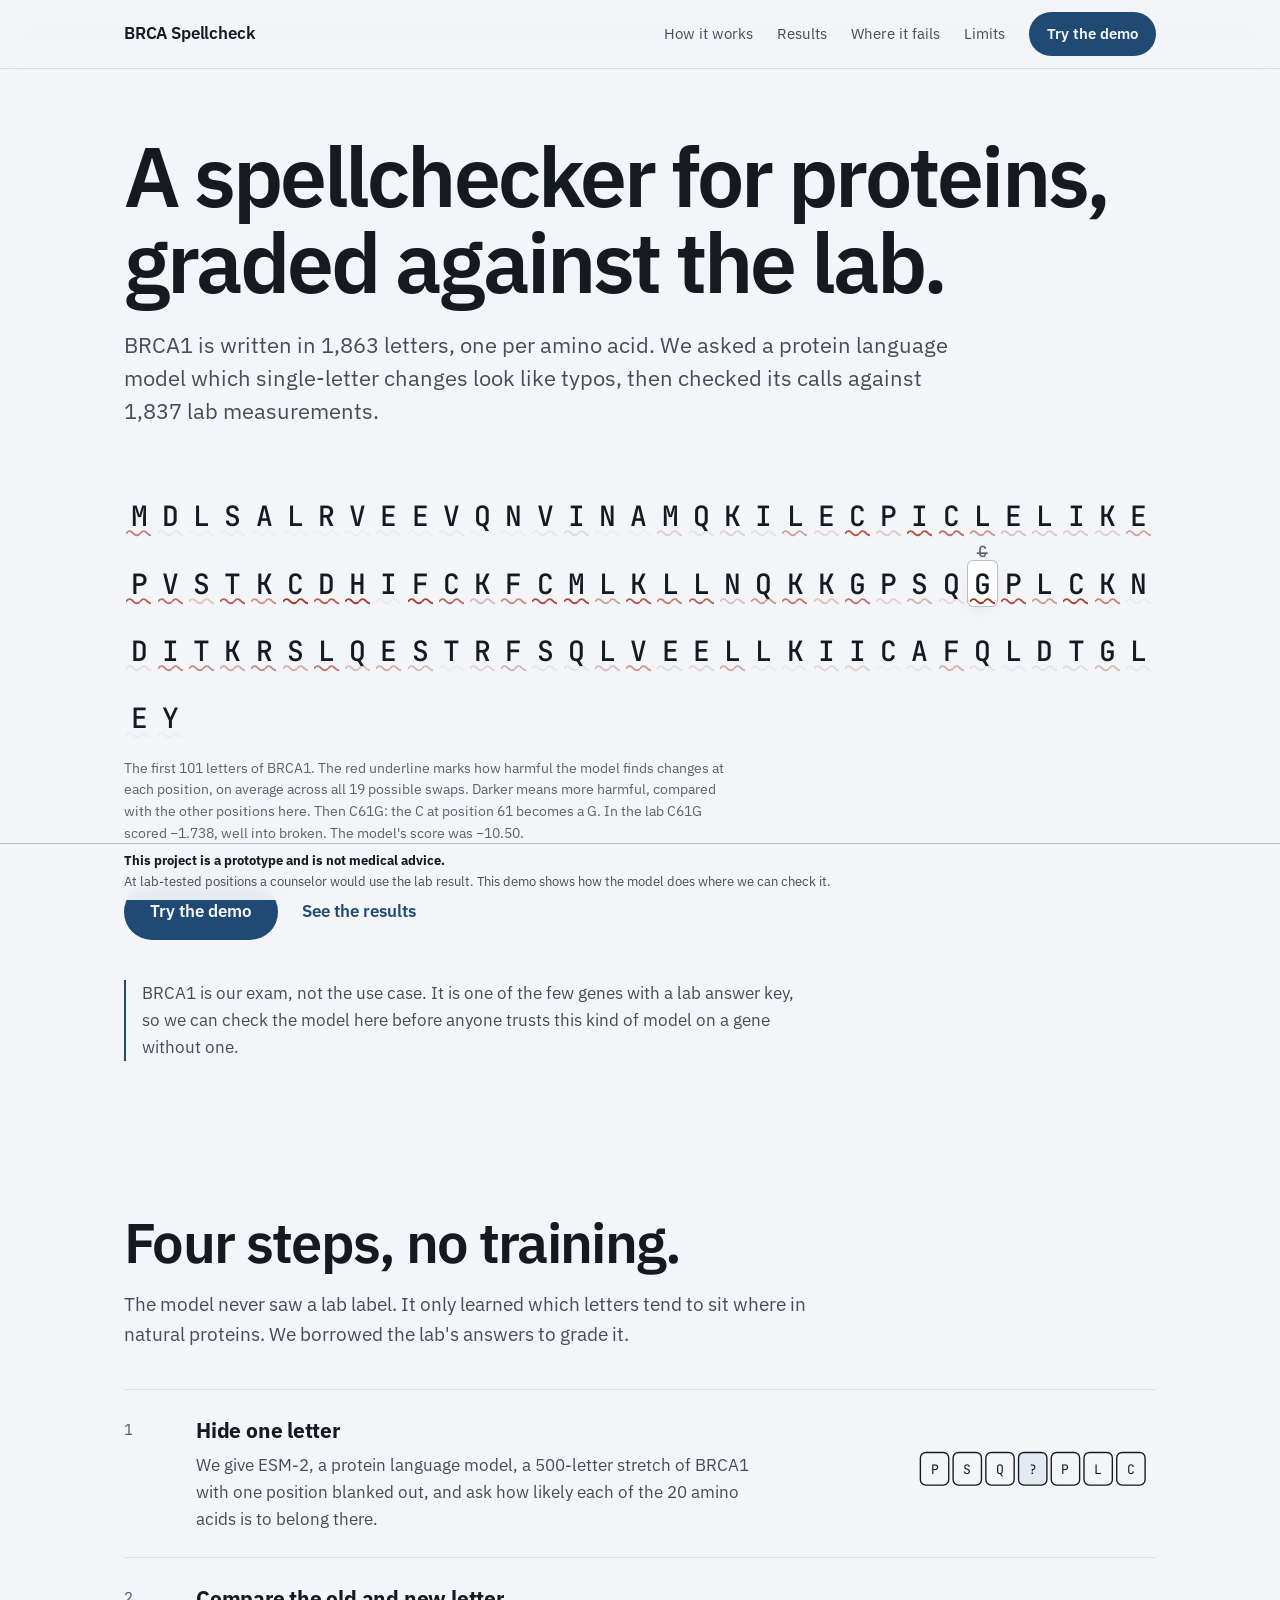
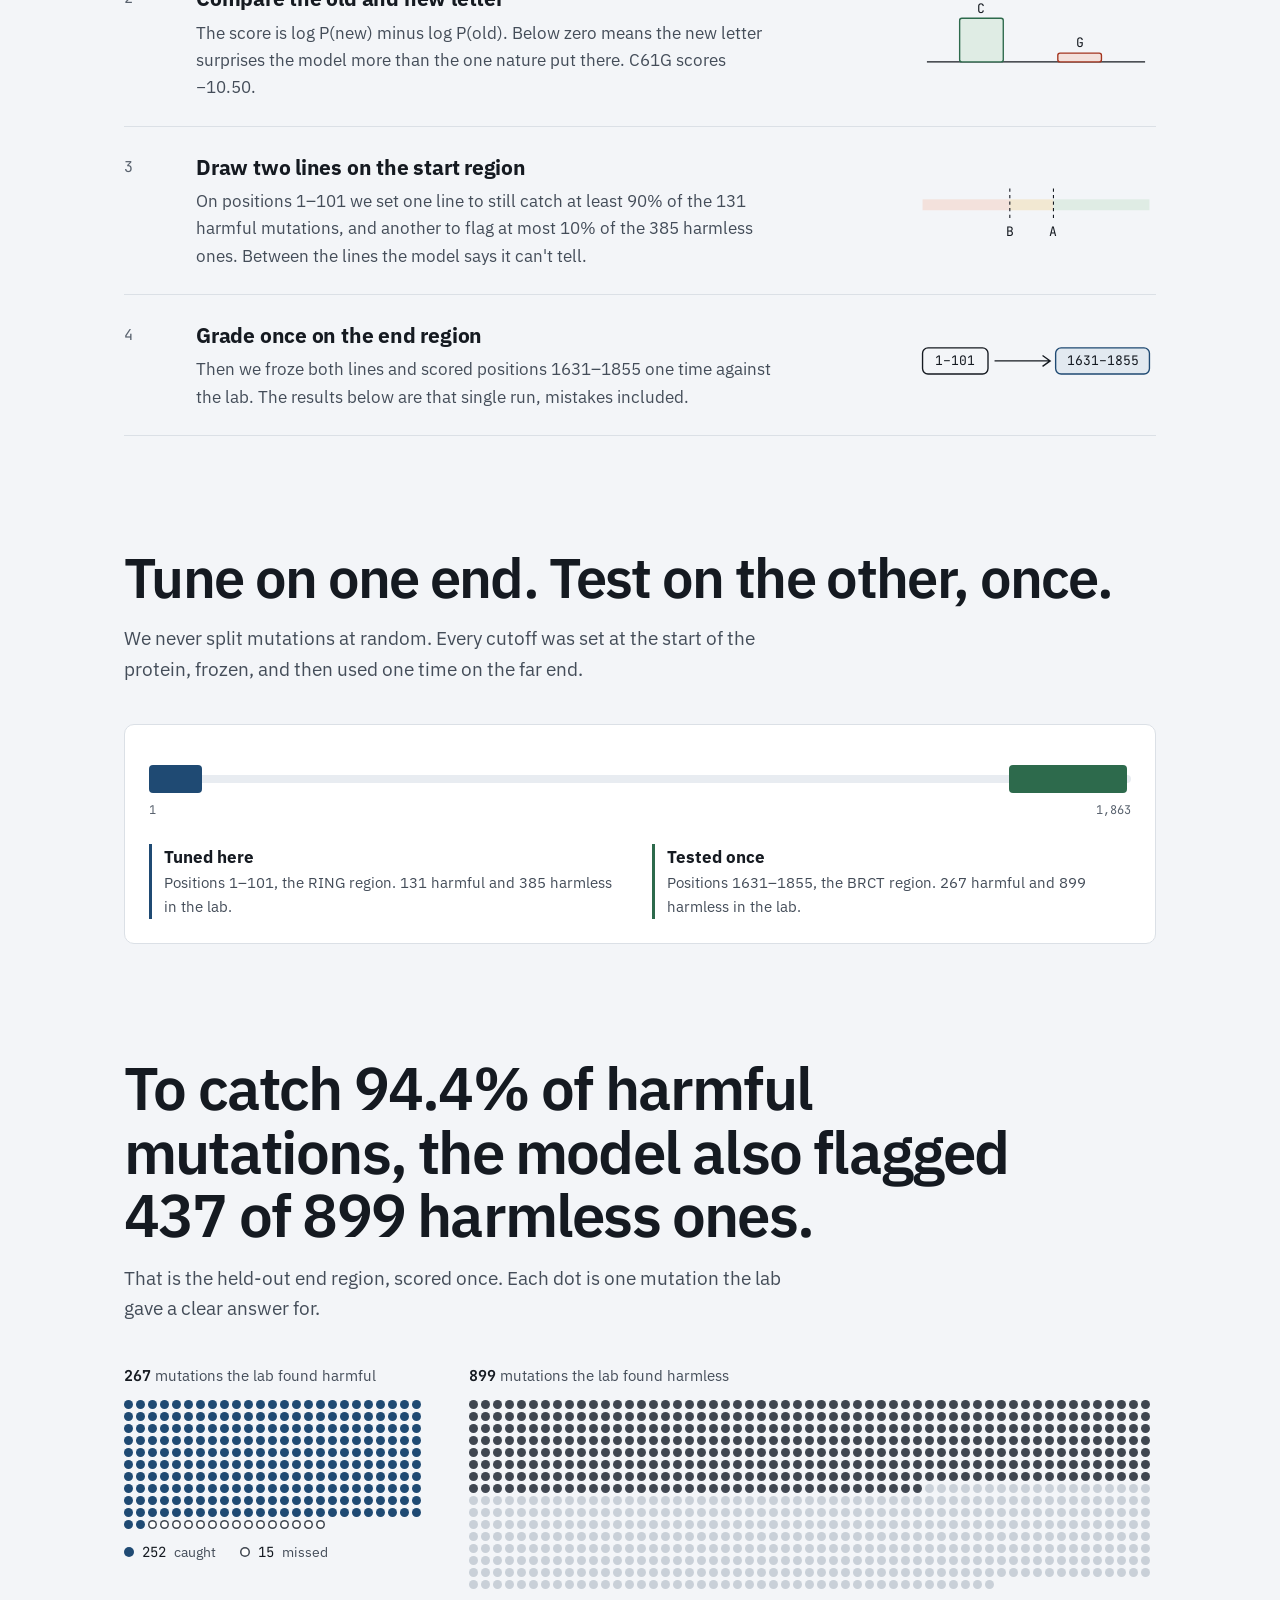
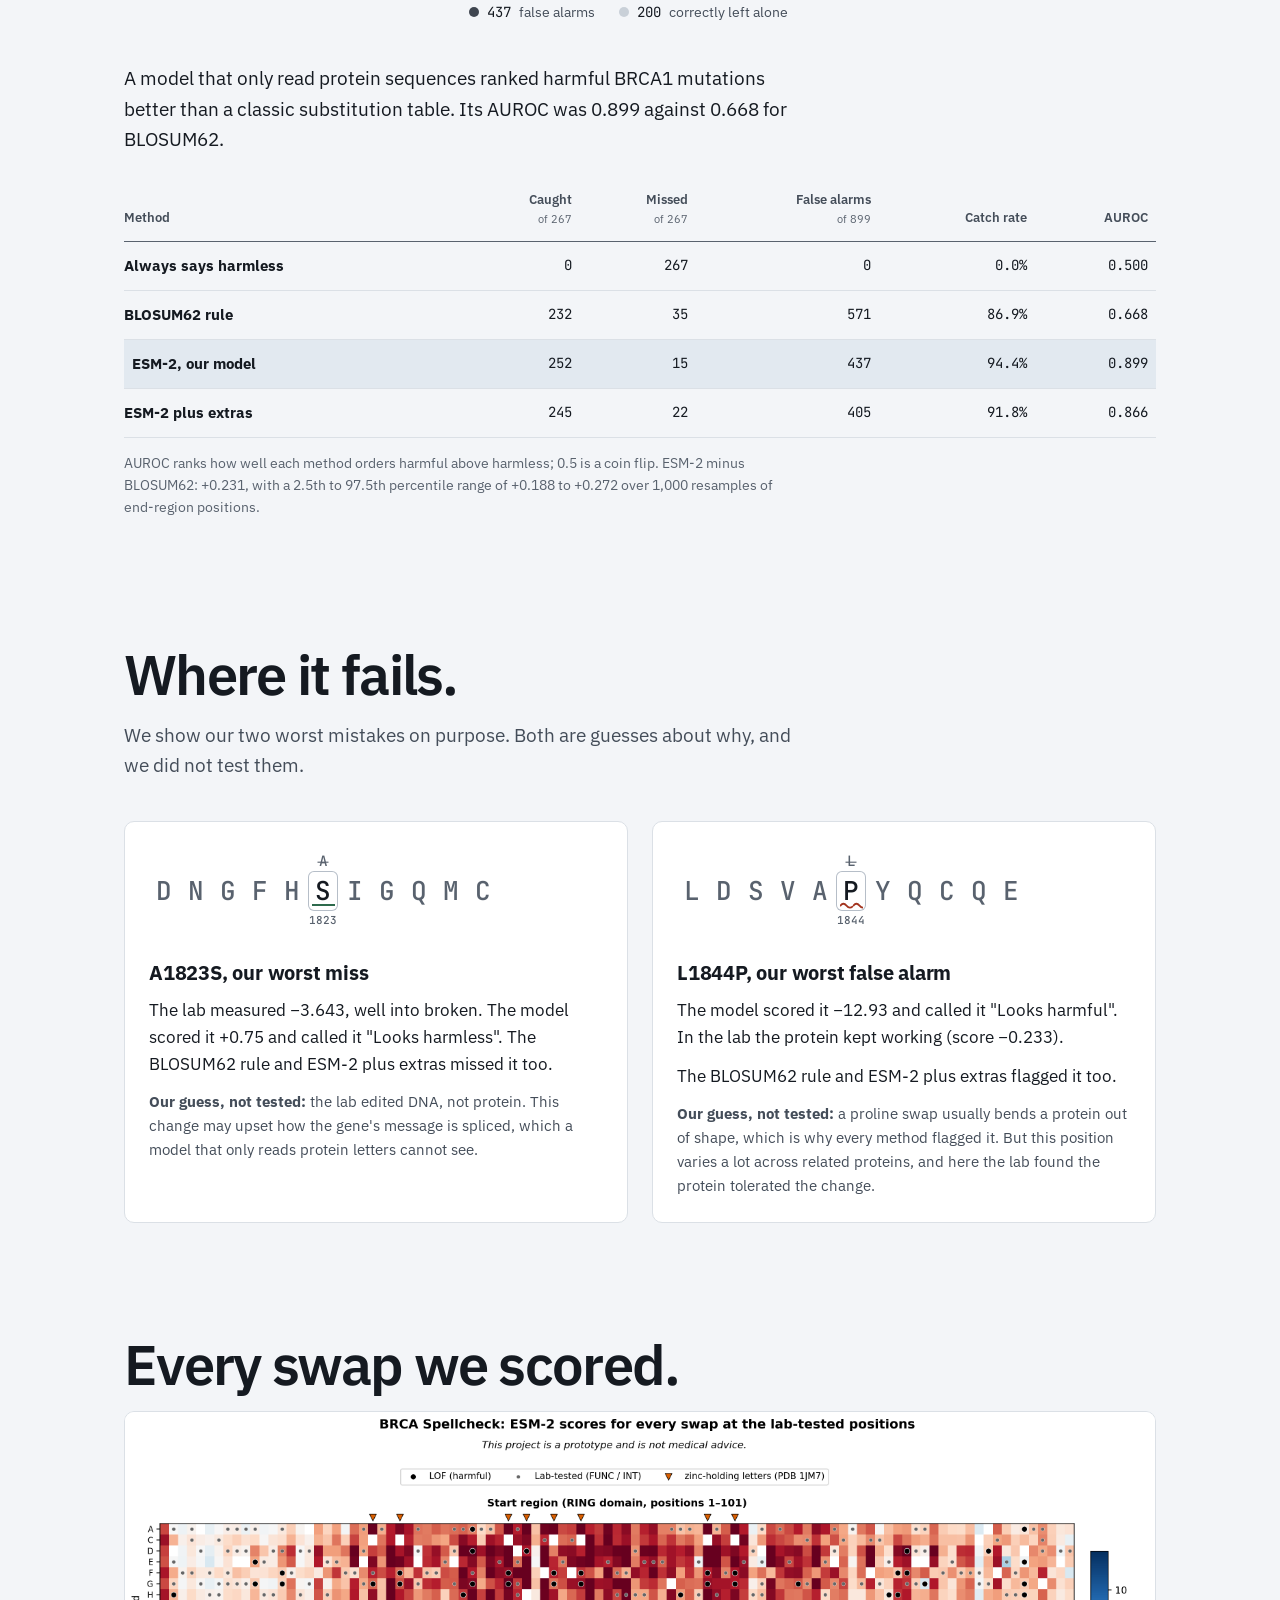
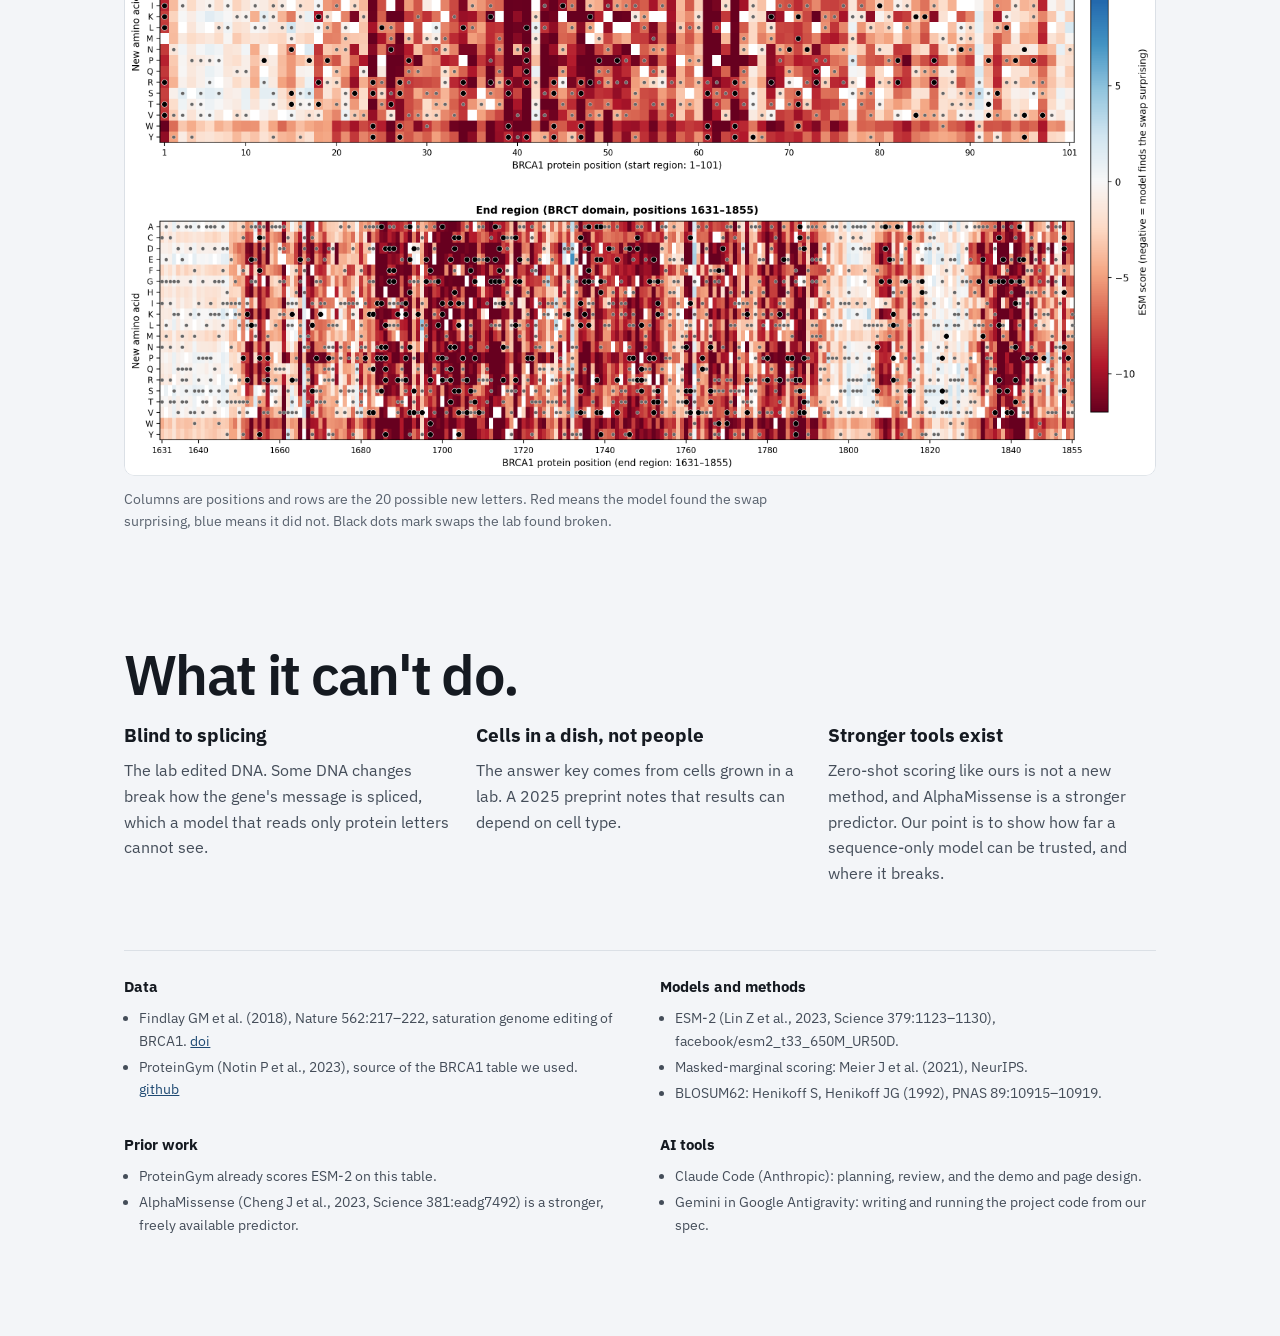
==== landing/index.html @ d5f47490 "Landing page: point demo buttons at the live Render URL Co-Authored-By: Claude Opus 5.5 <noreply@ant" ====
<!doctype html>
<html lang="en">
<head>
<meta charset="utf-8">
<meta name="viewport" content="width=device-width, initial-scale=1">
<title>BRCA Spellcheck</title>
<meta name="description" content="A prototype that checks a protein language model's calls on BRCA1 letter changes against lab measurements.">
<script>document.documentElement.classList.add("js")</script>
<link rel="preconnect" href="https://fonts.googleapis.com">
<link rel="preconnect" href="https://fonts.gstatic.com" crossorigin>
<link rel="stylesheet" href="https://fonts.googleapis.com/css2?family=IBM+Plex+Sans:wght@400;500;600&family=JetBrains+Mono:wght@400;500&display=swap">
<style>:root {
  --bg: #f3f5f8;
  --surface: #ffffff;
  --sunk: #e8ecf1;
  --ink: #151a21;
  --ink-2: #444d59;
  --ink-3: #59626e;
  --rule: #dbe0e6;
  --rule-strong: #b6bec8;
  --accent: #1f4a73;
  --accent-2: #173a5b;
  --accent-soft: #e2e9f0;
  --harmful: #a3341f;
  --harmful-soft: #f3e1dc;
  --harmless: #2d6a4c;
  --harmless-soft: #dfece4;
  --cant: #7f5c12;
  --cant-soft: #f2e8d2;
  --slate: #3f4650;
  --s1: 4px;
  --s2: 8px;
  --s3: 12px;
  --s4: 16px;
  --s5: 24px;
  --s6: 40px;
  --s7: 64px;
  --s8: 112px;
  --radius: 10px;
  --out: cubic-bezier(0.16, 1, 0.3, 1);
  --spring: cubic-bezier(0.34, 1.4, 0.5, 1);
  --sans: "IBM Plex Sans", -apple-system, "Segoe UI", Roboto, "Helvetica Neue", Arial, sans-serif;
  --mono: "JetBrains Mono", ui-monospace, "Cascadia Mono", Consolas, Menlo, monospace;
  --wave: url("data:image/svg+xml;utf8,<svg xmlns='http://www.w3.org/2000/svg' width='12' height='6' viewBox='0 0 12 6'><path d='M0 4 Q3 0 6 3.5 T12 4' fill='none' stroke='%23a3341f' stroke-width='1.6'/></svg>");
  color-scheme: light;
}

* {
  box-sizing: border-box;
}

html {
  overflow-x: clip;
  scroll-behavior: smooth;
  scroll-padding-top: 72px;
}

body {
  margin: 0;
  background: var(--bg);
  color: var(--ink);
  font-family: var(--sans);
  font-size: 17px;
  line-height: 1.6;
  -webkit-font-smoothing: antialiased;
  padding-bottom: 96px;
}

a {
  color: var(--accent);
}

a:focus-visible, .btn:focus-visible {
  outline: 2px solid var(--accent);
  outline-offset: 3px;
  border-radius: 4px;
}

.skip {
  position: absolute;
  left: -9999px;
  top: 8px;
  z-index: 100;
  background: var(--surface);
  padding: var(--s2) var(--s3);
}

.skip:focus {
  left: 8px;
}

.bar {
  position: sticky;
  top: 0;
  z-index: 40;
  background: rgba(243, 245, 248, 0.86);
  -webkit-backdrop-filter: saturate(1.4) blur(12px);
  backdrop-filter: saturate(1.4) blur(12px);
  border-bottom: 1px solid var(--rule);
}

.bar-in {
  max-width: 1080px;
  margin: 0 auto;
  padding: var(--s3) var(--s5);
  display: flex;
  align-items: center;
  gap: var(--s5);
}

.name {
  font-weight: 600;
  color: var(--ink);
  text-decoration: none;
  letter-spacing: -0.01em;
}

.bar nav {
  display: flex;
  gap: var(--s5);
  margin-left: auto;
  font-size: 15px;
}

.bar nav a {
  color: var(--ink-2);
  text-decoration: none;
  transition: color 150ms ease;
}

.bar nav a:hover {
  color: var(--ink);
}

.btn {
  display: inline-flex;
  align-items: center;
  justify-content: center;
  background: var(--accent);
  color: #f7f8fa;
  text-decoration: none;
  font-weight: 600;
  font-size: 15px;
  padding: 10px 18px;
  border-radius: 999px;
  cursor: pointer;
  transition: background-color 150ms ease, transform 150ms ease;
}

.btn:hover {
  background: var(--accent-2);
}

.btn:active {
  transform: scale(0.98);
}

main {
  max-width: 1080px;
  margin: 0 auto;
  padding: 0 var(--s5);
}

.hero {
  padding: var(--s7) 0 var(--s6);
}

.hero h1 {
  font-size: clamp(40px, 6.6vw, 84px);
  line-height: 1.02;
  letter-spacing: -0.035em;
  font-weight: 600;
  margin: 0 0 var(--s5);
  max-width: 13em;
}

.lead {
  font-size: clamp(18px, 2vw, 22px);
  line-height: 1.5;
  color: var(--ink-2);
  max-width: 38em;
  margin: 0 0 var(--s6);
}

.seq {
  display: flex;
  flex-wrap: wrap;
  gap: 0.7em 1px;
  font-family: var(--mono);
  font-size: clamp(17px, 2.5vw, 28px);
  font-weight: 500;
  line-height: 1;
  padding-top: 0.9em;
  margin: 0 0 var(--s4);
}

.lt {
  position: relative;
  display: grid;
  place-items: center;
  width: 1.08em;
  height: 1.7em;
  color: var(--ink);
}

.lt > i {
  position: absolute;
  left: 8%;
  right: 8%;
  bottom: 0.1em;
  height: 0.32em;
  background: var(--wave) repeat-x left center / 0.5em 100%;
  opacity: calc(0.04 + var(--h) * 0.96);
  transform-origin: left center;
}

.lt.hit {
  background: var(--surface);
  border-radius: 6px;
  box-shadow: inset 0 0 0 1px var(--rule-strong), 0 8px 20px -12px rgba(21, 26, 33, 0.35);
}

.lt.hit .old, .lt.hit .new, .aa.hit .old, .aa.hit .new {
  grid-area: 1 / 1;
  display: inline-block;
}

.lt.hit .old, .aa.hit .old {
  position: relative;
  color: var(--ink-3);
  transform: translateY(-1.15em) scale(0.55);
}

.lt.hit .old::after, .aa.hit .old::after {
  content: "";
  position: absolute;
  left: -10%;
  right: -10%;
  top: 52%;
  height: 0.09em;
  background: currentColor;
}

.cap {
  font-size: 14px;
  line-height: 1.55;
  color: var(--ink-3);
  max-width: 44em;
  margin: 0 0 var(--s6);
}

.hero-cta {
  display: flex;
  align-items: center;
  gap: var(--s5);
  margin-bottom: var(--s6);
}

.hero-cta .btn {
  font-size: 17px;
  padding: 14px 26px;
}

.link {
  font-weight: 600;
  text-decoration: none;
}

.link:hover {
  text-decoration: underline;
}

.exam {
  max-width: 40em;
  color: var(--ink-2);
  border-left: 2px solid var(--accent);
  padding-left: var(--s4);
  margin: 0;
}

.sec {
  padding: var(--s8) 0 0;
}

.sec h2 {
  font-size: clamp(32px, 4.4vw, 56px);
  line-height: 1.06;
  letter-spacing: -0.03em;
  font-weight: 600;
  margin: 0 0 var(--s4);
  max-width: 18em;
}

.sec h2.big {
  font-size: clamp(32px, 4.8vw, 60px);
  max-width: 16em;
}

.sub {
  font-size: 19px;
  color: var(--ink-2);
  max-width: 36em;
  margin: 0 0 var(--s6);
}

.steps {
  list-style: none;
  margin: 0;
  padding: 0;
  border-top: 1px solid var(--rule);
}

.steps li {
  display: grid;
  grid-template-columns: 48px minmax(0, 1fr) 240px;
  gap: var(--s5);
  align-items: center;
  padding: var(--s5) 0;
  border-bottom: 1px solid var(--rule);
}

.steps .n {
  font-family: var(--mono);
  font-size: 15px;
  color: var(--ink-3);
  align-self: start;
  padding-top: 4px;
}

.steps h3 {
  font-size: 21px;
  letter-spacing: -0.01em;
  margin: 0 0 var(--s1);
}

.steps p {
  margin: 0;
  color: var(--ink-2);
  max-width: 34em;
}

.dia svg {
  width: 100%;
  height: auto;
  color: var(--ink);
  font-family: var(--mono);
  font-size: 12px;
  overflow: visible;
}

.dia text {
  fill: currentColor;
}

.pmap {
  margin: 0;
  background: var(--surface);
  border: 1px solid var(--rule);
  border-radius: var(--radius);
  padding: var(--s6) var(--s5) var(--s5);
}

.rail {
  position: relative;
  height: 28px;
}

.rail i {
  position: absolute;
  top: 0;
  bottom: 0;
  border-radius: 4px;
}

.rail .body {
  left: 0;
  right: 0;
  top: 10px;
  bottom: 10px;
  background: var(--sunk);
  transform-origin: left center;
}

.rail .reg {
  min-width: 6px;
  transform-origin: left center;
}

.rail .tune {
  background: var(--accent);
}

.rail .test {
  background: var(--harmless);
}

.ticks {
  display: flex;
  justify-content: space-between;
  font-family: var(--mono);
  font-size: 12px;
  color: var(--ink-3);
  margin-top: var(--s2);
}

.tags {
  display: grid;
  grid-template-columns: 1fr 1fr;
  gap: var(--s5);
  margin-top: var(--s5);
}

.tag {
  font-size: 15px;
  color: var(--ink-2);
  padding-left: var(--s3);
  border-left: 3px solid var(--accent);
}

.tag.test {
  border-left-color: var(--harmless);
}

.tag b {
  display: block;
  color: var(--ink);
  font-size: 17px;
}

.fields {
  display: grid;
  grid-template-columns: minmax(0, 267fr) minmax(0, 600fr);
  gap: var(--s6);
  margin-bottom: var(--s6);
}

.field {
  margin: 0;
}

.field figcaption {
  font-size: 15px;
  color: var(--ink-2);
  margin-bottom: var(--s3);
}

.field figcaption b {
  font-family: var(--mono);
  color: var(--ink);
}

.dots {
  display: grid;
  grid-template-columns: repeat(auto-fill, 9px);
  gap: 3px;
}

.dots i {
  width: 9px;
  height: 9px;
  border-radius: 50%;
}

.d-caught, .sw.d-caught {
  background: var(--accent);
}

.d-missed, .sw.d-missed {
  background: var(--surface);
  box-shadow: inset 0 0 0 1.5px var(--slate);
}

.d-alarm, .sw.d-alarm {
  background: var(--slate);
}

.d-cleared, .sw.d-cleared {
  background: #c9d0d8;
}

.key {
  list-style: none;
  display: flex;
  flex-wrap: wrap;
  gap: var(--s2) var(--s5);
  padding: 0;
  margin: var(--s3) 0 0;
  font-size: 14px;
  color: var(--ink-2);
}

.key li {
  display: flex;
  align-items: center;
  gap: var(--s2);
}

.sw {
  display: inline-block;
  width: 10px;
  height: 10px;
  border-radius: 50%;
}

.lead2 {
  font-size: 19px;
  max-width: 36em;
  margin: 0 0 var(--s5);
}

.tw {
  overflow-x: auto;
}

.arms {
  width: 100%;
  border-collapse: collapse;
  font-size: 15px;
}

.arms th, .arms td {
  padding: var(--s3) var(--s2);
  border-bottom: 1px solid var(--rule);
  text-align: right;
  font-variant-numeric: tabular-nums;
}

.arms td {
  font-family: var(--mono);
  font-size: 14px;
}

.arms th:first-child {
  text-align: left;
  padding-left: 0;
}

.arms thead th {
  font-size: 13px;
  font-weight: 600;
  color: var(--ink-2);
  border-bottom: 1px solid var(--ink-3);
  vertical-align: bottom;
}

.arms small {
  display: block;
  font-weight: 400;
  color: var(--ink-3);
}

.arms tr.ours th, .arms tr.ours td {
  background: var(--accent-soft);
}

.arms tr.ours th {
  padding-left: var(--s2);
}

.fine {
  font-size: 14px;
  color: var(--ink-3);
  max-width: 48em;
}

.cases {
  display: grid;
  grid-template-columns: 1fr 1fr;
  gap: var(--s5);
}

.case {
  background: var(--surface);
  border: 1px solid var(--rule);
  border-radius: var(--radius);
  padding: var(--s5);
}

.case h3 {
  font-size: 20px;
  letter-spacing: -0.01em;
  margin: var(--s4) 0 var(--s2);
}

.case p {
  margin: 0 0 var(--s3);
  color: var(--ink);
}

.case .guess {
  color: var(--ink-2);
  font-size: 15px;
  margin: 0;
}

.strip {
  display: flex;
  gap: 2px;
  padding: 0.95em 0 1.15em;
  font-family: var(--mono);
  font-size: clamp(18px, 2.6vw, 26px);
  font-weight: 500;
  line-height: 1;
}

.aa {
  position: relative;
  display: grid;
  place-items: center;
  width: 1.15em;
  height: 1.55em;
  color: var(--ink-3);
}

.aa.hit {
  color: var(--ink);
  border-radius: 6px;
  box-shadow: inset 0 0 0 1px var(--rule-strong);
}

.aa.hit > i {
  position: absolute;
  left: 12%;
  right: 12%;
  bottom: 0.08em;
  height: 0.3em;
  transform-origin: left center;
}

.k-harmful > i {
  background: var(--wave) repeat-x left center / 0.5em 100%;
}

.k-harmless > i {
  height: 2px !important;
  bottom: 0.18em !important;
  background: var(--harmless);
}

.pos {
  position: absolute;
  top: 100%;
  margin-top: 4px;
  font-size: 11px;
  color: var(--ink-3);
}

.heat {
  margin: 0;
}

.heat img {
  display: block;
  width: 100%;
  height: auto;
  border-radius: var(--radius);
  border: 1px solid var(--rule);
  background: var(--surface);
}

.heat figcaption {
  font-size: 14px;
  color: var(--ink-3);
  margin-top: var(--s3);
  max-width: 48em;
}

.limits {
  list-style: none;
  padding: 0;
  margin: 0 0 var(--s7);
  display: grid;
  grid-template-columns: repeat(3, minmax(0, 1fr));
  gap: var(--s5);
}

.limits h3 {
  font-size: 19px;
  margin: 0 0 var(--s2);
}

.limits p {
  margin: 0;
  color: var(--ink-2);
  font-size: 16px;
}

.credits {
  display: grid;
  grid-template-columns: repeat(2, minmax(0, 1fr));
  gap: var(--s5) var(--s6);
  padding-top: var(--s5);
  border-top: 1px solid var(--rule);
  font-size: 14px;
  color: var(--ink-2);
}

.credits h3 {
  font-size: 15px;
  margin: 0 0 var(--s2);
  color: var(--ink);
}

.credits ul {
  margin: 0;
  padding-left: 1.1em;
}

.credits li {
  margin-bottom: var(--s1);
}

.notes {
  position: fixed;
  left: 0;
  right: 0;
  bottom: 0;
  z-index: 40;
  background: rgba(243, 245, 248, 0.94);
  -webkit-backdrop-filter: blur(10px);
  backdrop-filter: blur(10px);
  border-top: 1px solid var(--rule-strong);
}

.notes-in {
  max-width: 1080px;
  margin: 0 auto;
  padding: var(--s2) var(--s5);
  display: flex;
  flex-wrap: wrap;
  gap: 2px var(--s4);
  font-size: 13px;
  line-height: 1.45;
  color: var(--ink-2);
}

.notes-in b {
  color: var(--ink);
}

@media (max-width: 860px) {
  .bar nav {
    display: none;
  }
  .bar .btn {
    margin-left: auto;
  }
  .steps li {
    grid-template-columns: 32px minmax(0, 1fr);
  }
  .steps .dia {
    grid-column: 2;
    max-width: 260px;
  }
  .fields, .cases, .tags, .limits, .credits {
    grid-template-columns: minmax(0, 1fr);
  }
}

@media (max-width: 520px) {
  body {
    font-size: 16px;
    padding-bottom: 120px;
  }
  main, .bar-in, .notes-in {
    padding-left: var(--s4);
    padding-right: var(--s4);
  }
  .hero {
    padding-top: var(--s7);
  }
  .sec {
    padding-top: var(--s7);
  }
  .sub, .lead2 {
    font-size: 17px;
  }
  .hero-cta {
    flex-wrap: wrap;
  }
  .arms {
    font-size: 13px;
  }
  .arms td {
    font-size: 12.5px;
  }
  .arms th, .arms td {
    padding: var(--s2) 3px;
  }
  .notes-in {
    font-size: 12px;
  }
}

@media (prefers-reduced-motion: no-preference) {
  html.js .lt {
    animation: lt-in 500ms var(--out) both;
    animation-delay: calc(var(--i) * 9ms + 120ms);
  }

  html.js .lt > i {
    animation: draw-x 420ms var(--out) both;
    animation-delay: calc(var(--i) * 11ms + 1000ms);
  }

  html.js .lt.hit {
    animation: lt-in 500ms var(--out) both, lift 600ms var(--out) 2250ms both;
    animation-delay: calc(var(--i) * 9ms + 120ms), 2250ms;
  }

  html.js .lt.hit .old {
    animation: old-out 560ms var(--out) 2500ms both;
  }

  html.js .lt.hit .old::after {
    animation: draw-x 240ms var(--out) 2350ms both;
  }

  html.js .lt.hit .new {
    animation: new-in 600ms var(--spring) 2750ms both;
  }

  html.js .hero .cap, html.js .hero-cta, html.js .hero .exam {
    animation: fade 700ms var(--out) both;
  }

  html.js .hero .cap { animation-delay: 2900ms; }
  html.js .hero-cta { animation-delay: 1500ms; }
  html.js .hero .exam { animation-delay: 1700ms; }

  html.js [data-anim] .pc {
    opacity: 0;
    transform: translateY(8px);
    transform-box: fill-box;
    transform-origin: center;
  }

  html.js [data-anim] .pc.grow {
    transform: scaleY(0);
    transform-origin: center bottom;
  }

  html.js [data-anim] .pc.wipe {
    transform: scaleX(0);
    transform-origin: left center;
  }

  html.js [data-anim] .pc.drop {
    transform: translateY(-12px);
  }

  html.js [data-anim].in .pc {
    opacity: 1;
    transform: none;
    transition: opacity 500ms var(--out), transform 700ms var(--spring);
    transition-delay: calc(var(--j) * 90ms + 150ms);
  }

  html.js .pmap .body, html.js .pmap .reg {
    transform: scaleX(0);
  }

  html.js .pmap.in .body {
    transform: none;
    transition: transform 1000ms var(--out) 100ms;
  }

  html.js .pmap.in .reg.tune {
    transform: none;
    transition: transform 500ms var(--out) 700ms;
  }

  html.js .pmap.in .reg.test {
    transform: none;
    transition: transform 800ms var(--out) 1000ms;
  }

  html.js .pmap .tag {
    opacity: 0;
  }

  html.js .pmap.in .tag {
    opacity: 1;
    transition: opacity 600ms var(--out) 1300ms;
  }

  html.js .dots i {
    opacity: 0;
    transform: scale(0.4);
  }

  html.js .dots.in i {
    opacity: 1;
    transform: none;
    transition: opacity 300ms var(--out), transform 400ms var(--spring);
    transition-delay: calc(var(--i) * 1.6ms);
  }

  html.js .strip .hit .old {
    transform: none;
    color: var(--ink);
  }

  html.js .strip .hit .old::after {
    transform: scaleX(0);
    transform-origin: left center;
  }

  html.js .strip .hit .new {
    opacity: 0;
    transform: translateY(0.6em);
  }

  html.js .strip .hit > i {
    transform: scaleX(0);
  }

  html.js .strip.in .hit .old::after {
    transform: none;
    transition: transform 240ms var(--out) 300ms;
  }

  html.js .strip.in .hit .old {
    transform: translateY(-1.15em) scale(0.55);
    color: var(--ink-3);
    transition: transform 560ms var(--out) 500ms, color 560ms var(--out) 500ms;
  }

  html.js .strip.in .hit .new {
    opacity: 1;
    transform: none;
    transition: opacity 400ms var(--out) 750ms, transform 600ms var(--spring) 750ms;
  }

  html.js .strip.in .hit > i {
    transform: none;
    transition: transform 500ms var(--out) 1150ms;
  }

  html.js .heat img {
    clip-path: inset(0 100% 0 0 round 10px);
  }

  html.js .heat.in img {
    clip-path: inset(0 0 0 0 round 10px);
    transition: clip-path 1200ms var(--out) 100ms;
  }
}

@keyframes lt-in {
  from { opacity: 0; transform: translateY(0.4em); }
  to { opacity: 1; transform: none; }
}

@keyframes draw-x {
  from { transform: scaleX(0); }
  to { transform: scaleX(1); }
}

@keyframes lift {
  from { box-shadow: inset 0 0 0 1px transparent; background: transparent; }
  to { box-shadow: inset 0 0 0 1px var(--rule-strong), 0 8px 20px -12px rgba(21, 26, 33, 0.35); background: var(--surface); }
}

@keyframes old-out {
  from { transform: none; color: var(--ink); }
  to { transform: translateY(-1.15em) scale(0.55); color: var(--ink-3); }
}

@keyframes new-in {
  from { opacity: 0; transform: translateY(0.6em) scale(0.9); }
  to { opacity: 1; transform: none; }
}

@keyframes fade {
  from { opacity: 0; }
  to { opacity: 1; }
}

.lt::before {
  content: attr(data-tip);
  position: absolute;
  bottom: calc(100% + 10px);
  left: 50%;
  width: max-content;
  max-width: 240px;
  padding: 8px 10px;
  font-family: var(--sans);
  font-size: 13px;
  font-weight: 400;
  line-height: 1.4;
  color: #f3f5f8;
  background: var(--ink);
  border-radius: 8px;
  white-space: normal;
  pointer-events: none;
  display: none;
  transform: translate(-50%, 0);
  z-index: 5;
}

.lt:hover::before {
  display: block;
  animation: tip 150ms ease both;
}

@keyframes tip {
  from { opacity: 0; translate: 0 4px; }
  to { opacity: 1; translate: 0 0; }
}

.lt:hover {
  color: var(--accent);
}

.lt:hover > i {
  opacity: 1;
}

.lt.hit::after {
  content: "";
  position: absolute;
  inset: 0;
  border-radius: 8px;
  border: 1.5px solid var(--accent);
  opacity: 0;
  pointer-events: none;
}

.tick {
  font-family: var(--mono);
  font-variant-numeric: tabular-nums;
  color: var(--ink);
}

@media (hover: none) {
  .lt::before {
    display: none;
  }
}

@media (prefers-reduced-motion: no-preference) {
  html.js .lt {
    animation: lt-in 500ms var(--out) both, bob 760ms var(--out) both;
    animation-delay: calc(var(--i) * 9ms + 120ms), var(--rd, 2900ms);
  }

  html.js .lt.hit {
    animation: lt-in 500ms var(--out) both, lift 600ms var(--out) both;
    animation-delay: calc(var(--i) * 9ms + 120ms), 2250ms;
  }

  html.js .lt.hit::after {
    animation: ring 1100ms var(--out) 2850ms backwards;
  }
}

@keyframes bob {
  0% { translate: 0 0; }
  35% { translate: 0 -0.22em; }
  100% { translate: 0 0; }
}

@keyframes ring {
  0% { opacity: 0.7; transform: scale(1); }
  100% { opacity: 0; transform: scale(5.5); }
}
</style>
</head>
<body>
<a class="skip" href="#main">Skip to content</a>
<header class="bar">
  <div class="bar-in">
    <a class="name" href="#top">BRCA Spellcheck</a>
    <nav aria-label="Sections">
      <a href="#how">How it works</a>
      <a href="#results">Results</a>
      <a href="#fails">Where it fails</a>
      <a href="#limits">Limits</a>
    </nav>
    <a class="btn" href="https://brca-spellcheck.onrender.com">Try the demo</a>
  </div>
</header>
<main id="main">
<section class="hero" id="top">
  <h1>A spellchecker for proteins, graded against the lab.</h1>
  <p class="lead">BRCA1 is written in 1,863 letters, one per amino acid. We asked a protein language model which single-letter changes look like typos, then checked its calls against 1,837 lab measurements.</p>
  <div class="seq" role="img" aria-label="BRCA1 positions 1 to 101: MDLSALRVEEVQNVINAMQKILECPICLELIKEPVSTKCDHIFCKFCMLKLLNQKKGPSQCPLCKNDITKRSLQESTRFSQLVEELLKIICAFQLDTGLEY. The cysteine at position 61 is replaced by glycine."><span class="lt" style="--i:0;--h:0.579" data-tip="Position 1 (M). Changes here look more harmful than at 78% of these positions.">M<i></i></span><span class="lt" style="--i:1;--h:0.036" data-tip="Position 2 (D). Changes here look more harmful than at 22% of these positions.">D<i></i></span><span class="lt" style="--i:2;--h:0.000" data-tip="Position 3 (L). Changes here look more harmful than at 2% of these positions.">L<i></i></span><span class="lt" style="--i:3;--h:0.013" data-tip="Position 4 (S). Changes here look more harmful than at 14% of these positions.">S<i></i></span><span class="lt" style="--i:4;--h:0.000" data-tip="Position 5 (A). Changes here look more harmful than at 3% of these positions.">A<i></i></span><span class="lt" style="--i:5;--h:0.000" data-tip="Position 6 (L). Changes here look more harmful than at 1% of these positions.">L<i></i></span><span class="lt" style="--i:6;--h:0.001" data-tip="Position 7 (R). Changes here look more harmful than at 5% of these positions.">R<i></i></span><span class="lt" style="--i:7;--h:0.008" data-tip="Position 8 (V). Changes here look more harmful than at 11% of these positions.">V<i></i></span><span class="lt" style="--i:8;--h:0.018" data-tip="Position 9 (E). Changes here look more harmful than at 16% of these positions.">E<i></i></span><span class="lt" style="--i:9;--h:0.003" data-tip="Position 10 (E). Changes here look more harmful than at 7% of these positions.">E<i></i></span><span class="lt" style="--i:10;--h:0.029" data-tip="Position 11 (V). Changes here look more harmful than at 20% of these positions.">V<i></i></span><span class="lt" style="--i:11;--h:0.001" data-tip="Position 12 (Q). Changes here look more harmful than at 4% of these positions.">Q<i></i></span><span class="lt" style="--i:12;--h:0.006" data-tip="Position 13 (N). Changes here look more harmful than at 10% of these positions.">N<i></i></span><span class="lt" style="--i:13;--h:0.043" data-tip="Position 14 (V). Changes here look more harmful than at 24% of these positions.">V<i></i></span><span class="lt" style="--i:14;--h:0.106" data-tip="Position 15 (I). Changes here look more harmful than at 36% of these positions.">I<i></i></span><span class="lt" style="--i:15;--h:0.009" data-tip="Position 16 (N). Changes here look more harmful than at 12% of these positions.">N<i></i></span><span class="lt" style="--i:16;--h:0.002" data-tip="Position 17 (A). Changes here look more harmful than at 6% of these positions.">A<i></i></span><span class="lt" style="--i:17;--h:0.173" data-tip="Position 18 (M). Changes here look more harmful than at 45% of these positions.">M<i></i></span><span class="lt" style="--i:18;--h:0.071" data-tip="Position 19 (Q). Changes here look more harmful than at 30% of these positions.">Q<i></i></span><span class="lt" style="--i:19;--h:0.164" data-tip="Position 20 (K). Changes here look more harmful than at 44% of these positions.">K<i></i></span><span class="lt" style="--i:20;--h:0.066" data-tip="Position 21 (I). Changes here look more harmful than at 29% of these positions.">I<i></i></span><span class="lt" style="--i:21;--h:0.401" data-tip="Position 22 (L). Changes here look more harmful than at 66% of these positions.">L<i></i></span><span class="lt" style="--i:22;--h:0.112" data-tip="Position 23 (E). Changes here look more harmful than at 37% of these positions.">E<i></i></span><span class="lt" style="--i:23;--h:0.813" data-tip="Position 24 (C). Changes here look more harmful than at 91% of these positions.">C<i></i></span><span class="lt" style="--i:24;--h:0.199" data-tip="Position 25 (P). Changes here look more harmful than at 48% of these positions.">P<i></i></span><span class="lt" style="--i:25;--h:0.832" data-tip="Position 26 (I). Changes here look more harmful than at 92% of these positions.">I<i></i></span><span class="lt" style="--i:26;--h:0.681" data-tip="Position 27 (C). Changes here look more harmful than at 84% of these positions.">C<i></i></span><span class="lt" style="--i:27;--h:0.471" data-tip="Position 28 (L). Changes here look more harmful than at 71% of these positions.">L<i></i></span><span class="lt" style="--i:28;--h:0.237" data-tip="Position 29 (E). Changes here look more harmful than at 52% of these positions.">E<i></i></span><span class="lt" style="--i:29;--h:0.190" data-tip="Position 30 (L). Changes here look more harmful than at 47% of these positions.">L<i></i></span><span class="lt" style="--i:30;--h:0.181" data-tip="Position 31 (I). Changes here look more harmful than at 46% of these positions.">I<i></i></span><span class="lt" style="--i:31;--h:0.156" data-tip="Position 32 (K). Changes here look more harmful than at 43% of these positions.">K<i></i></span><span class="lt" style="--i:32;--h:0.388" data-tip="Position 33 (E). Changes here look more harmful than at 65% of these positions.">E<i></i></span><span class="lt" style="--i:33;--h:0.736" data-tip="Position 34 (P). Changes here look more harmful than at 87% of these positions.">P<i></i></span><span class="lt" style="--i:34;--h:0.664" data-tip="Position 35 (V). Changes here look more harmful than at 83% of these positions.">V<i></i></span><span class="lt" style="--i:35;--h:0.208" data-tip="Position 36 (S). Changes here look more harmful than at 49% of these positions.">S<i></i></span><span class="lt" style="--i:36;--h:0.774" data-tip="Position 37 (T). Changes here look more harmful than at 89% of these positions.">T<i></i></span><span class="lt" style="--i:37;--h:0.485" data-tip="Position 38 (K). Changes here look more harmful than at 72% of these positions.">K<i></i></span><span class="lt" style="--i:38;--h:0.978" data-tip="Position 39 (C). Changes here look more harmful than at 99% of these positions.">C<i></i></span><span class="lt" style="--i:39;--h:0.755" data-tip="Position 40 (D). Changes here look more harmful than at 88% of these positions.">D<i></i></span><span class="lt" style="--i:40;--h:0.957" data-tip="Position 41 (H). Changes here look more harmful than at 98% of these positions.">H<i></i></span><span class="lt" style="--i:41;--h:0.015" data-tip="Position 42 (I). Changes here look more harmful than at 15% of these positions.">I<i></i></span><span class="lt" style="--i:42;--h:0.935" data-tip="Position 43 (F). Changes here look more harmful than at 97% of these positions.">F<i></i></span><span class="lt" style="--i:43;--h:0.699" data-tip="Position 44 (C). Changes here look more harmful than at 85% of these positions.">C<i></i></span><span class="lt" style="--i:44;--h:0.268" data-tip="Position 45 (K). Changes here look more harmful than at 55% of these positions.">K<i></i></span><span class="lt" style="--i:45;--h:0.531" data-tip="Position 46 (F). Changes here look more harmful than at 75% of these positions.">F<i></i></span><span class="lt" style="--i:46;--h:0.873" data-tip="Position 47 (C). Changes here look more harmful than at 94% of these positions.">C<i></i></span><span class="lt" style="--i:47;--h:0.893" data-tip="Position 48 (M). Changes here look more harmful than at 95% of these positions.">M<i></i></span><span class="lt" style="--i:48;--h:0.414" data-tip="Position 49 (L). Changes here look more harmful than at 67% of these positions.">L<i></i></span><span class="lt" style="--i:49;--h:0.793" data-tip="Position 50 (K). Changes here look more harmful than at 90% of these positions.">K<i></i></span><span class="lt" style="--i:50;--h:0.595" data-tip="Position 51 (L). Changes here look more harmful than at 79% of these positions.">L<i></i></span><span class="lt" style="--i:51;--h:0.718" data-tip="Position 52 (L). Changes here look more harmful than at 86% of these positions.">L<i></i></span><span class="lt" style="--i:52;--h:0.227" data-tip="Position 53 (N). Changes here look more harmful than at 51% of these positions.">N<i></i></span><span class="lt" style="--i:53;--h:0.442" data-tip="Position 54 (Q). Changes here look more harmful than at 69% of these positions.">Q<i></i></span><span class="lt" style="--i:54;--h:0.612" data-tip="Position 55 (K). Changes here look more harmful than at 80% of these positions.">K<i></i></span><span class="lt" style="--i:55;--h:0.218" data-tip="Position 56 (K). Changes here look more harmful than at 50% of these positions.">K<i></i></span><span class="lt" style="--i:56;--h:0.646" data-tip="Position 57 (G). Changes here look more harmful than at 82% of these positions.">G<i></i></span><span class="lt" style="--i:57;--h:0.141" data-tip="Position 58 (P). Changes here look more harmful than at 41% of these positions.">P<i></i></span><span class="lt" style="--i:58;--h:0.302" data-tip="Position 59 (S). Changes here look more harmful than at 58% of these positions.">S<i></i></span><span class="lt" style="--i:59;--h:0.099" data-tip="Position 60 (Q). Changes here look more harmful than at 35% of these positions.">Q<i></i></span><span class="lt hit" style="--i:60;--h:1.000" data-tip="Position 61 (C). Changes here look more harmful than at 100% of these positions."><span class="old">C</span><span class="new">G</span><i></i></span><span class="lt" style="--i:61;--h:0.852" data-tip="Position 62 (P). Changes here look more harmful than at 93% of these positions.">P<i></i></span><span class="lt" style="--i:62;--h:0.428" data-tip="Position 63 (L). Changes here look more harmful than at 68% of these positions.">L<i></i></span><span class="lt" style="--i:63;--h:0.914" data-tip="Position 64 (C). Changes here look more harmful than at 96% of these positions.">C<i></i></span><span class="lt" style="--i:64;--h:0.547" data-tip="Position 65 (K). Changes here look more harmful than at 76% of these positions.">K<i></i></span><span class="lt" style="--i:65;--h:0.020" data-tip="Position 66 (N). Changes here look more harmful than at 17% of these positions.">N<i></i></span><span class="lt" style="--i:66;--h:0.082" data-tip="Position 67 (D). Changes here look more harmful than at 32% of these positions.">D<i></i></span><span class="lt" style="--i:67;--h:0.563" data-tip="Position 68 (I). Changes here look more harmful than at 77% of these positions.">I<i></i></span><span class="lt" style="--i:68;--h:0.500" data-tip="Position 69 (T). Changes here look more harmful than at 73% of these positions.">T<i></i></span><span class="lt" style="--i:69;--h:0.375" data-tip="Position 70 (K). Changes here look more harmful than at 64% of these positions.">K<i></i></span><span class="lt" style="--i:70;--h:0.516" data-tip="Position 71 (R). Changes here look more harmful than at 74% of these positions.">R<i></i></span><span class="lt" style="--i:71;--h:0.337" data-tip="Position 72 (S). Changes here look more harmful than at 61% of these positions.">S<i></i></span><span class="lt" style="--i:72;--h:0.629" data-tip="Position 73 (L). Changes here look more harmful than at 81% of these positions.">L<i></i></span><span class="lt" style="--i:73;--h:0.258" data-tip="Position 74 (Q). Changes here look more harmful than at 54% of these positions.">Q<i></i></span><span class="lt" style="--i:74;--h:0.349" data-tip="Position 75 (E). Changes here look more harmful than at 62% of these positions.">E<i></i></span><span class="lt" style="--i:75;--h:0.279" data-tip="Position 76 (S). Changes here look more harmful than at 56% of these positions.">S<i></i></span><span class="lt" style="--i:76;--h:0.011" data-tip="Position 77 (T). Changes here look more harmful than at 13% of these positions.">T<i></i></span><span class="lt" style="--i:77;--h:0.133" data-tip="Position 78 (R). Changes here look more harmful than at 40% of these positions.">R<i></i></span><span class="lt" style="--i:78;--h:0.313" data-tip="Position 79 (F). Changes here look more harmful than at 59% of these positions.">F<i></i></span><span class="lt" style="--i:79;--h:0.047" data-tip="Position 80 (S). Changes here look more harmful than at 25% of these positions.">S<i></i></span><span class="lt" style="--i:80;--h:0.061" data-tip="Position 81 (Q). Changes here look more harmful than at 28% of these positions.">Q<i></i></span><span class="lt" style="--i:81;--h:0.247" data-tip="Position 82 (L). Changes here look more harmful than at 53% of these positions.">L<i></i></span><span class="lt" style="--i:82;--h:0.456" data-tip="Position 83 (V). Changes here look more harmful than at 70% of these positions.">V<i></i></span><span class="lt" style="--i:83;--h:0.093" data-tip="Position 84 (E). Changes here look more harmful than at 34% of these positions.">E<i></i></span><span class="lt" style="--i:84;--h:0.126" data-tip="Position 85 (E). Changes here look more harmful than at 39% of these positions.">E<i></i></span><span class="lt" style="--i:85;--h:0.362" data-tip="Position 86 (L). Changes here look more harmful than at 63% of these positions.">L<i></i></span><span class="lt" style="--i:86;--h:0.026" data-tip="Position 87 (L). Changes here look more harmful than at 19% of these positions.">L<i></i></span><span class="lt" style="--i:87;--h:0.032" data-tip="Position 88 (K). Changes here look more harmful than at 21% of these positions.">K<i></i></span><span class="lt" style="--i:88;--h:0.119" data-tip="Position 89 (I). Changes here look more harmful than at 38% of these positions.">I<i></i></span><span class="lt" style="--i:89;--h:0.148" data-tip="Position 90 (I). Changes here look more harmful than at 42% of these positions.">I<i></i></span><span class="lt" style="--i:90;--h:0.000" data-tip="Position 91 (C). Changes here look more harmful than at 0% of these positions.">C<i></i></span><span class="lt" style="--i:91;--h:0.052" data-tip="Position 92 (A). Changes here look more harmful than at 26% of these positions.">A<i></i></span><span class="lt" style="--i:92;--h:0.325" data-tip="Position 93 (F). Changes here look more harmful than at 60% of these positions.">F<i></i></span><span class="lt" style="--i:93;--h:0.076" data-tip="Position 94 (Q). Changes here look more harmful than at 31% of these positions.">Q<i></i></span><span class="lt" style="--i:94;--h:0.023" data-tip="Position 95 (L). Changes here look more harmful than at 18% of these positions.">L<i></i></span><span class="lt" style="--i:95;--h:0.056" data-tip="Position 96 (D). Changes here look more harmful than at 27% of these positions.">D<i></i></span><span class="lt" style="--i:96;--h:0.087" data-tip="Position 97 (T). Changes here look more harmful than at 33% of these positions.">T<i></i></span><span class="lt" style="--i:97;--h:0.290" data-tip="Position 98 (G). Changes here look more harmful than at 57% of these positions.">G<i></i></span><span class="lt" style="--i:98;--h:0.039" data-tip="Position 99 (L). Changes here look more harmful than at 23% of these positions.">L<i></i></span><span class="lt" style="--i:99;--h:0.005" data-tip="Position 100 (E). Changes here look more harmful than at 9% of these positions.">E<i></i></span><span class="lt" style="--i:100;--h:0.004" data-tip="Position 101 (Y). Changes here look more harmful than at 8% of these positions.">Y<i></i></span></div>
  <p class="cap">The first 101 letters of BRCA1. The red underline marks how harmful the model finds changes at each position, on average across all 19 possible swaps. Darker means more harmful, compared with the other positions here. Then C61G: the C at position 61 becomes a G. In the lab C61G scored −1.738, well into broken. The model's score was −10.50.</p>
  <div class="hero-cta"><a class="btn" href="https://brca-spellcheck.onrender.com">Try the demo</a><a class="link" href="#results">See the results</a></div>
  <p class="exam">BRCA1 is our exam, not the use case. It is one of the few genes with a lab answer key, so we can check the model here before anyone trusts this kind of model on a gene without one.</p>
</section>

<section class="sec" id="how">
  <h2>Four steps, no training.</h2>
  <p class="sub">The model never saw a lab label. It only learned which letters tend to sit where in natural proteins. We borrowed the lab's answers to grade it.</p>
  <ol class="steps"><li data-anim><span class="n">1</span><div><h3>Hide one letter</h3><p>We give ESM-2, a protein language model, a 500-letter stretch of BRCA1 with one position blanked out, and ask how likely each of the 20 amino acids is to belong there.</p></div><div class="dia"><svg viewBox="0 0 220 64" aria-hidden="true"><g class="pc" style="--j:0"><rect x="4" y="16" width="26" height="30" rx="5" fill="none" stroke="currentColor" stroke-width="1.25"/><text x="17" y="36" text-anchor="middle">P</text></g><g class="pc" style="--j:1"><rect x="34" y="16" width="26" height="30" rx="5" fill="none" stroke="currentColor" stroke-width="1.25"/><text x="47" y="36" text-anchor="middle">S</text></g><g class="pc" style="--j:2"><rect x="64" y="16" width="26" height="30" rx="5" fill="none" stroke="currentColor" stroke-width="1.25"/><text x="77" y="36" text-anchor="middle">Q</text></g><g class="pc" style="--j:3"><rect x="94" y="16" width="26" height="30" rx="5" fill="var(--accent-soft)" stroke="currentColor" stroke-width="1.25" stroke-dasharray=&quot;3 3&quot;/><text x="107" y="36" text-anchor="middle">?</text></g><g class="pc" style="--j:4"><rect x="124" y="16" width="26" height="30" rx="5" fill="none" stroke="currentColor" stroke-width="1.25"/><text x="137" y="36" text-anchor="middle">P</text></g><g class="pc" style="--j:5"><rect x="154" y="16" width="26" height="30" rx="5" fill="none" stroke="currentColor" stroke-width="1.25"/><text x="167" y="36" text-anchor="middle">L</text></g><g class="pc" style="--j:6"><rect x="184" y="16" width="26" height="30" rx="5" fill="none" stroke="currentColor" stroke-width="1.25"/><text x="197" y="36" text-anchor="middle">C</text></g></svg></div></li><li data-anim><span class="n">2</span><div><h3>Compare the old and new letter</h3><p>The score is log P(new) minus log P(old). Below zero means the new letter surprises the model more than the one nature put there. C61G scores −10.50.</p></div><div class="dia"><svg viewBox="0 0 220 64" aria-hidden="true"><line class="pc" style="--j:0" x1="10" y1="54" x2="210" y2="54" stroke="currentColor"/><rect class="pc grow" style="--j:1" x="40" y="14" width="40" height="40" rx="2" fill="var(--harmless-soft)" stroke="var(--harmless)" stroke-width="1.25"/><rect class="pc grow" style="--j:3" x="130" y="46" width="40" height="8" rx="2" fill="var(--harmful-soft)" stroke="var(--harmful)" stroke-width="1.25"/><text class="pc" style="--j:2" x="60" y="9" text-anchor="middle">C</text><text class="pc" style="--j:4" x="150" y="40" text-anchor="middle">G</text></svg></div></li><li data-anim><span class="n">3</span><div><h3>Draw two lines on the start region</h3><p>On positions 1–101 we set one line to still catch at least 90% of the 131 harmful mutations, and another to flag at most 10% of the 385 harmless ones. Between the lines the model says it can't tell.</p></div><div class="dia"><svg viewBox="0 0 220 64" aria-hidden="true"><g class="pc wipe" style="--j:0"><rect x="6" y="26" width="80" height="10" fill="var(--harmful-soft)"/><rect x="86" y="26" width="40" height="10" fill="var(--cant-soft)"/><rect x="126" y="26" width="88" height="10" fill="var(--harmless-soft)"/></g><g class="pc drop" style="--j:4"><line x1="86" y1="16" x2="86" y2="46" stroke="currentColor" stroke-dasharray="3 3"/><text x="86" y="60" text-anchor="middle">B</text></g><g class="pc drop" style="--j:6"><line x1="126" y1="16" x2="126" y2="46" stroke="currentColor" stroke-dasharray="3 3"/><text x="126" y="60" text-anchor="middle">A</text></g></svg></div></li><li data-anim><span class="n">4</span><div><h3>Grade once on the end region</h3><p>Then we froze both lines and scored positions 1631–1855 one time against the lab. The results below are that single run, mistakes included.</p></div><div class="dia"><svg viewBox="0 0 220 64" aria-hidden="true"><g class="pc" style="--j:0"><rect x="6" y="20" width="60" height="24" rx="5" fill="none" stroke="currentColor" stroke-width="1.25"/><text x="36" y="36" text-anchor="middle">1–101</text></g><g class="pc wipe" style="--j:2"><path d="M72 32h50M116 27l7 5-7 5" stroke="currentColor" stroke-width="1.25" fill="none"/></g><g class="pc" style="--j:5"><rect x="128" y="20" width="86" height="24" rx="5" fill="var(--accent-soft)" stroke="var(--accent)" stroke-width="1.25"/><text x="171" y="36" text-anchor="middle">1631–1855</text></g></svg></div></li></ol>
</section>

<section class="sec" id="exam">
  <h2>Tune on one end. Test on the other, once.</h2>
  <p class="sub">We never split mutations at random. Every cutoff was set at the start of the protein, frozen, and then used one time on the far end.</p>
  <figure class="pmap" data-anim role="img" aria-label="BRCA1 is 1863 letters long. We tuned on positions 1 to 101 and tested once on 1631 to 1855."><div class="rail"><i class="body"></i><i class="reg tune" style="left:0.00%;width:5.37%"></i><i class="reg test" style="left:87.54%;width:12.03%"></i></div><div class="ticks"><span>1</span><span>1,863</span></div><div class="tags"><div class="tag tune"><b>Tuned here</b>Positions 1–101, the RING region. 131 harmful and 385 harmless in the lab.</div><div class="tag test"><b>Tested once</b>Positions 1631–1855, the BRCT region. 267 harmful and 899 harmless in the lab.</div></div></figure>
</section>

<section class="sec" id="results">
  <h2 class="big">To catch 94.4% of harmful mutations, the model also flagged 437 of 899 harmless ones.</h2>
  <p class="sub">That is the held-out end region, scored once. Each dot is one mutation the lab gave a clear answer for.</p>
  <div class="fields"><figure class="field"><figcaption><b>267</b> mutations the lab found harmful</figcaption><div class="dots" data-anim role="img" aria-label="252 caught, 15 missed"><i class="d-caught" style="--i:0"></i><i class="d-caught" style="--i:1"></i><i class="d-caught" style="--i:2"></i><i class="d-caught" style="--i:3"></i><i class="d-caught" style="--i:4"></i><i class="d-caught" style="--i:5"></i><i class="d-caught" style="--i:6"></i><i class="d-caught" style="--i:7"></i><i class="d-caught" style="--i:8"></i><i class="d-caught" style="--i:9"></i><i class="d-caught" style="--i:10"></i><i class="d-caught" style="--i:11"></i><i class="d-caught" style="--i:12"></i><i class="d-caught" style="--i:13"></i><i class="d-caught" style="--i:14"></i><i class="d-caught" style="--i:15"></i><i class="d-caught" style="--i:16"></i><i class="d-caught" style="--i:17"></i><i class="d-caught" style="--i:18"></i><i class="d-caught" style="--i:19"></i><i class="d-caught" style="--i:20"></i><i class="d-caught" style="--i:21"></i><i class="d-caught" style="--i:22"></i><i class="d-caught" style="--i:23"></i><i class="d-caught" style="--i:24"></i><i class="d-caught" style="--i:25"></i><i class="d-caught" style="--i:26"></i><i class="d-caught" style="--i:27"></i><i class="d-caught" style="--i:28"></i><i class="d-caught" style="--i:29"></i><i class="d-caught" style="--i:30"></i><i class="d-caught" style="--i:31"></i><i class="d-caught" style="--i:32"></i><i class="d-caught" style="--i:33"></i><i class="d-caught" style="--i:34"></i><i class="d-caught" style="--i:35"></i><i class="d-caught" style="--i:36"></i><i class="d-caught" style="--i:37"></i><i class="d-caught" style="--i:38"></i><i class="d-caught" style="--i:39"></i><i class="d-caught" style="--i:40"></i><i class="d-caught" style="--i:41"></i><i class="d-caught" style="--i:42"></i><i class="d-caught" style="--i:43"></i><i class="d-caught" style="--i:44"></i><i class="d-caught" style="--i:45"></i><i class="d-caught" style="--i:46"></i><i class="d-caught" style="--i:47"></i><i class="d-caught" style="--i:48"></i><i class="d-caught" style="--i:49"></i><i class="d-caught" style="--i:50"></i><i class="d-caught" style="--i:51"></i><i class="d-caught" style="--i:52"></i><i class="d-caught" style="--i:53"></i><i class="d-caught" style="--i:54"></i><i class="d-caught" style="--i:55"></i><i class="d-caught" style="--i:56"></i><i class="d-caught" style="--i:57"></i><i class="d-caught" style="--i:58"></i><i class="d-caught" style="--i:59"></i><i class="d-caught" style="--i:60"></i><i class="d-caught" style="--i:61"></i><i class="d-caught" style="--i:62"></i><i class="d-caught" style="--i:63"></i><i class="d-caught" style="--i:64"></i><i class="d-caught" style="--i:65"></i><i class="d-caught" style="--i:66"></i><i class="d-caught" style="--i:67"></i><i class="d-caught" style="--i:68"></i><i class="d-caught" style="--i:69"></i><i class="d-caught" style="--i:70"></i><i class="d-caught" style="--i:71"></i><i class="d-caught" style="--i:72"></i><i class="d-caught" style="--i:73"></i><i class="d-caught" style="--i:74"></i><i class="d-caught" style="--i:75"></i><i class="d-caught" style="--i:76"></i><i class="d-caught" style="--i:77"></i><i class="d-caught" style="--i:78"></i><i class="d-caught" style="--i:79"></i><i class="d-caught" style="--i:80"></i><i class="d-caught" style="--i:81"></i><i class="d-caught" style="--i:82"></i><i class="d-caught" style="--i:83"></i><i class="d-caught" style="--i:84"></i><i class="d-caught" style="--i:85"></i><i class="d-caught" style="--i:86"></i><i class="d-caught" style="--i:87"></i><i class="d-caught" style="--i:88"></i><i class="d-caught" style="--i:89"></i><i class="d-caught" style="--i:90"></i><i class="d-caught" style="--i:91"></i><i class="d-caught" style="--i:92"></i><i class="d-caught" style="--i:93"></i><i class="d-caught" style="--i:94"></i><i class="d-caught" style="--i:95"></i><i class="d-caught" style="--i:96"></i><i class="d-caught" style="--i:97"></i><i class="d-caught" style="--i:98"></i><i class="d-caught" style="--i:99"></i><i class="d-caught" style="--i:100"></i><i class="d-caught" style="--i:101"></i><i class="d-caught" style="--i:102"></i><i class="d-caught" style="--i:103"></i><i class="d-caught" style="--i:104"></i><i class="d-caught" style="--i:105"></i><i class="d-caught" style="--i:106"></i><i class="d-caught" style="--i:107"></i><i class="d-caught" style="--i:108"></i><i class="d-caught" style="--i:109"></i><i class="d-caught" style="--i:110"></i><i class="d-caught" style="--i:111"></i><i class="d-caught" style="--i:112"></i><i class="d-caught" style="--i:113"></i><i class="d-caught" style="--i:114"></i><i class="d-caught" style="--i:115"></i><i class="d-caught" style="--i:116"></i><i class="d-caught" style="--i:117"></i><i class="d-caught" style="--i:118"></i><i class="d-caught" style="--i:119"></i><i class="d-caught" style="--i:120"></i><i class="d-caught" style="--i:121"></i><i class="d-caught" style="--i:122"></i><i class="d-caught" style="--i:123"></i><i class="d-caught" style="--i:124"></i><i class="d-caught" style="--i:125"></i><i class="d-caught" style="--i:126"></i><i class="d-caught" style="--i:127"></i><i class="d-caught" style="--i:128"></i><i class="d-caught" style="--i:129"></i><i class="d-caught" style="--i:130"></i><i class="d-caught" style="--i:131"></i><i class="d-caught" style="--i:132"></i><i class="d-caught" style="--i:133"></i><i class="d-caught" style="--i:134"></i><i class="d-caught" style="--i:135"></i><i class="d-caught" style="--i:136"></i><i class="d-caught" style="--i:137"></i><i class="d-caught" style="--i:138"></i><i class="d-caught" style="--i:139"></i><i class="d-caught" style="--i:140"></i><i class="d-caught" style="--i:141"></i><i class="d-caught" style="--i:142"></i><i class="d-caught" style="--i:143"></i><i class="d-caught" style="--i:144"></i><i class="d-caught" style="--i:145"></i><i class="d-caught" style="--i:146"></i><i class="d-caught" style="--i:147"></i><i class="d-caught" style="--i:148"></i><i class="d-caught" style="--i:149"></i><i class="d-caught" style="--i:150"></i><i class="d-caught" style="--i:151"></i><i class="d-caught" style="--i:152"></i><i class="d-caught" style="--i:153"></i><i class="d-caught" style="--i:154"></i><i class="d-caught" style="--i:155"></i><i class="d-caught" style="--i:156"></i><i class="d-caught" style="--i:157"></i><i class="d-caught" style="--i:158"></i><i class="d-caught" style="--i:159"></i><i class="d-caught" style="--i:160"></i><i class="d-caught" style="--i:161"></i><i class="d-caught" style="--i:162"></i><i class="d-caught" style="--i:163"></i><i class="d-caught" style="--i:164"></i><i class="d-caught" style="--i:165"></i><i class="d-caught" style="--i:166"></i><i class="d-caught" style="--i:167"></i><i class="d-caught" style="--i:168"></i><i class="d-caught" style="--i:169"></i><i class="d-caught" style="--i:170"></i><i class="d-caught" style="--i:171"></i><i class="d-caught" style="--i:172"></i><i class="d-caught" style="--i:173"></i><i class="d-caught" style="--i:174"></i><i class="d-caught" style="--i:175"></i><i class="d-caught" style="--i:176"></i><i class="d-caught" style="--i:177"></i><i class="d-caught" style="--i:178"></i><i class="d-caught" style="--i:179"></i><i class="d-caught" style="--i:180"></i><i class="d-caught" style="--i:181"></i><i class="d-caught" style="--i:182"></i><i class="d-caught" style="--i:183"></i><i class="d-caught" style="--i:184"></i><i class="d-caught" style="--i:185"></i><i class="d-caught" style="--i:186"></i><i class="d-caught" style="--i:187"></i><i class="d-caught" style="--i:188"></i><i class="d-caught" style="--i:189"></i><i class="d-caught" style="--i:190"></i><i class="d-caught" style="--i:191"></i><i class="d-caught" style="--i:192"></i><i class="d-caught" style="--i:193"></i><i class="d-caught" style="--i:194"></i><i class="d-caught" style="--i:195"></i><i class="d-caught" style="--i:196"></i><i class="d-caught" style="--i:197"></i><i class="d-caught" style="--i:198"></i><i class="d-caught" style="--i:199"></i><i class="d-caught" style="--i:200"></i><i class="d-caught" style="--i:201"></i><i class="d-caught" style="--i:202"></i><i class="d-caught" style="--i:203"></i><i class="d-caught" style="--i:204"></i><i class="d-caught" style="--i:205"></i><i class="d-caught" style="--i:206"></i><i class="d-caught" style="--i:207"></i><i class="d-caught" style="--i:208"></i><i class="d-caught" style="--i:209"></i><i class="d-caught" style="--i:210"></i><i class="d-caught" style="--i:211"></i><i class="d-caught" style="--i:212"></i><i class="d-caught" style="--i:213"></i><i class="d-caught" style="--i:214"></i><i class="d-caught" style="--i:215"></i><i class="d-caught" style="--i:216"></i><i class="d-caught" style="--i:217"></i><i class="d-caught" style="--i:218"></i><i class="d-caught" style="--i:219"></i><i class="d-caught" style="--i:220"></i><i class="d-caught" style="--i:221"></i><i class="d-caught" style="--i:222"></i><i class="d-caught" style="--i:223"></i><i class="d-caught" style="--i:224"></i><i class="d-caught" style="--i:225"></i><i class="d-caught" style="--i:226"></i><i class="d-caught" style="--i:227"></i><i class="d-caught" style="--i:228"></i><i class="d-caught" style="--i:229"></i><i class="d-caught" style="--i:230"></i><i class="d-caught" style="--i:231"></i><i class="d-caught" style="--i:232"></i><i class="d-caught" style="--i:233"></i><i class="d-caught" style="--i:234"></i><i class="d-caught" style="--i:235"></i><i class="d-caught" style="--i:236"></i><i class="d-caught" style="--i:237"></i><i class="d-caught" style="--i:238"></i><i class="d-caught" style="--i:239"></i><i class="d-caught" style="--i:240"></i><i class="d-caught" style="--i:241"></i><i class="d-caught" style="--i:242"></i><i class="d-caught" style="--i:243"></i><i class="d-caught" style="--i:244"></i><i class="d-caught" style="--i:245"></i><i class="d-caught" style="--i:246"></i><i class="d-caught" style="--i:247"></i><i class="d-caught" style="--i:248"></i><i class="d-caught" style="--i:249"></i><i class="d-caught" style="--i:250"></i><i class="d-caught" style="--i:251"></i><i class="d-missed" style="--i:252"></i><i class="d-missed" style="--i:253"></i><i class="d-missed" style="--i:254"></i><i class="d-missed" style="--i:255"></i><i class="d-missed" style="--i:256"></i><i class="d-missed" style="--i:257"></i><i class="d-missed" style="--i:258"></i><i class="d-missed" style="--i:259"></i><i class="d-missed" style="--i:260"></i><i class="d-missed" style="--i:261"></i><i class="d-missed" style="--i:262"></i><i class="d-missed" style="--i:263"></i><i class="d-missed" style="--i:264"></i><i class="d-missed" style="--i:265"></i><i class="d-missed" style="--i:266"></i></div><ul class="key"><li><span class="sw d-caught"></span><span class="tick" data-to="252" data-of="252">252</span> caught</li><li><span class="sw d-missed"></span><span class="tick" data-to="15" data-from="252" data-of="15">15</span> missed</li></ul></figure><figure class="field"><figcaption><b>899</b> mutations the lab found harmless</figcaption><div class="dots" data-anim role="img" aria-label="437 false alarms, 462 cleared"><i class="d-alarm" style="--i:0"></i><i class="d-alarm" style="--i:1"></i><i class="d-alarm" style="--i:2"></i><i class="d-alarm" style="--i:3"></i><i class="d-alarm" style="--i:4"></i><i class="d-alarm" style="--i:5"></i><i class="d-alarm" style="--i:6"></i><i class="d-alarm" style="--i:7"></i><i class="d-alarm" style="--i:8"></i><i class="d-alarm" style="--i:9"></i><i class="d-alarm" style="--i:10"></i><i class="d-alarm" style="--i:11"></i><i class="d-alarm" style="--i:12"></i><i class="d-alarm" style="--i:13"></i><i class="d-alarm" style="--i:14"></i><i class="d-alarm" style="--i:15"></i><i class="d-alarm" style="--i:16"></i><i class="d-alarm" style="--i:17"></i><i class="d-alarm" style="--i:18"></i><i class="d-alarm" style="--i:19"></i><i class="d-alarm" style="--i:20"></i><i class="d-alarm" style="--i:21"></i><i class="d-alarm" style="--i:22"></i><i class="d-alarm" style="--i:23"></i><i class="d-alarm" style="--i:24"></i><i class="d-alarm" style="--i:25"></i><i class="d-alarm" style="--i:26"></i><i class="d-alarm" style="--i:27"></i><i class="d-alarm" style="--i:28"></i><i class="d-alarm" style="--i:29"></i><i class="d-alarm" style="--i:30"></i><i class="d-alarm" style="--i:31"></i><i class="d-alarm" style="--i:32"></i><i class="d-alarm" style="--i:33"></i><i class="d-alarm" style="--i:34"></i><i class="d-alarm" style="--i:35"></i><i class="d-alarm" style="--i:36"></i><i class="d-alarm" style="--i:37"></i><i class="d-alarm" style="--i:38"></i><i class="d-alarm" style="--i:39"></i><i class="d-alarm" style="--i:40"></i><i class="d-alarm" style="--i:41"></i><i class="d-alarm" style="--i:42"></i><i class="d-alarm" style="--i:43"></i><i class="d-alarm" style="--i:44"></i><i class="d-alarm" style="--i:45"></i><i class="d-alarm" style="--i:46"></i><i class="d-alarm" style="--i:47"></i><i class="d-alarm" style="--i:48"></i><i class="d-alarm" style="--i:49"></i><i class="d-alarm" style="--i:50"></i><i class="d-alarm" style="--i:51"></i><i class="d-alarm" style="--i:52"></i><i class="d-alarm" style="--i:53"></i><i class="d-alarm" style="--i:54"></i><i class="d-alarm" style="--i:55"></i><i class="d-alarm" style="--i:56"></i><i class="d-alarm" style="--i:57"></i><i class="d-alarm" style="--i:58"></i><i class="d-alarm" style="--i:59"></i><i class="d-alarm" style="--i:60"></i><i class="d-alarm" style="--i:61"></i><i class="d-alarm" style="--i:62"></i><i class="d-alarm" style="--i:63"></i><i class="d-alarm" style="--i:64"></i><i class="d-alarm" style="--i:65"></i><i class="d-alarm" style="--i:66"></i><i class="d-alarm" style="--i:67"></i><i class="d-alarm" style="--i:68"></i><i class="d-alarm" style="--i:69"></i><i class="d-alarm" style="--i:70"></i><i class="d-alarm" style="--i:71"></i><i class="d-alarm" style="--i:72"></i><i class="d-alarm" style="--i:73"></i><i class="d-alarm" style="--i:74"></i><i class="d-alarm" style="--i:75"></i><i class="d-alarm" style="--i:76"></i><i class="d-alarm" style="--i:77"></i><i class="d-alarm" style="--i:78"></i><i class="d-alarm" style="--i:79"></i><i class="d-alarm" style="--i:80"></i><i class="d-alarm" style="--i:81"></i><i class="d-alarm" style="--i:82"></i><i class="d-alarm" style="--i:83"></i><i class="d-alarm" style="--i:84"></i><i class="d-alarm" style="--i:85"></i><i class="d-alarm" style="--i:86"></i><i class="d-alarm" style="--i:87"></i><i class="d-alarm" style="--i:88"></i><i class="d-alarm" style="--i:89"></i><i class="d-alarm" style="--i:90"></i><i class="d-alarm" style="--i:91"></i><i class="d-alarm" style="--i:92"></i><i class="d-alarm" style="--i:93"></i><i class="d-alarm" style="--i:94"></i><i class="d-alarm" style="--i:95"></i><i class="d-alarm" style="--i:96"></i><i class="d-alarm" style="--i:97"></i><i class="d-alarm" style="--i:98"></i><i class="d-alarm" style="--i:99"></i><i class="d-alarm" style="--i:100"></i><i class="d-alarm" style="--i:101"></i><i class="d-alarm" style="--i:102"></i><i class="d-alarm" style="--i:103"></i><i class="d-alarm" style="--i:104"></i><i class="d-alarm" style="--i:105"></i><i class="d-alarm" style="--i:106"></i><i class="d-alarm" style="--i:107"></i><i class="d-alarm" style="--i:108"></i><i class="d-alarm" style="--i:109"></i><i class="d-alarm" style="--i:110"></i><i class="d-alarm" style="--i:111"></i><i class="d-alarm" style="--i:112"></i><i class="d-alarm" style="--i:113"></i><i class="d-alarm" style="--i:114"></i><i class="d-alarm" style="--i:115"></i><i class="d-alarm" style="--i:116"></i><i class="d-alarm" style="--i:117"></i><i class="d-alarm" style="--i:118"></i><i class="d-alarm" style="--i:119"></i><i class="d-alarm" style="--i:120"></i><i class="d-alarm" style="--i:121"></i><i class="d-alarm" style="--i:122"></i><i class="d-alarm" style="--i:123"></i><i class="d-alarm" style="--i:124"></i><i class="d-alarm" style="--i:125"></i><i class="d-alarm" style="--i:126"></i><i class="d-alarm" style="--i:127"></i><i class="d-alarm" style="--i:128"></i><i class="d-alarm" style="--i:129"></i><i class="d-alarm" style="--i:130"></i><i class="d-alarm" style="--i:131"></i><i class="d-alarm" style="--i:132"></i><i class="d-alarm" style="--i:133"></i><i class="d-alarm" style="--i:134"></i><i class="d-alarm" style="--i:135"></i><i class="d-alarm" style="--i:136"></i><i class="d-alarm" style="--i:137"></i><i class="d-alarm" style="--i:138"></i><i class="d-alarm" style="--i:139"></i><i class="d-alarm" style="--i:140"></i><i class="d-alarm" style="--i:141"></i><i class="d-alarm" style="--i:142"></i><i class="d-alarm" style="--i:143"></i><i class="d-alarm" style="--i:144"></i><i class="d-alarm" style="--i:145"></i><i class="d-alarm" style="--i:146"></i><i class="d-alarm" style="--i:147"></i><i class="d-alarm" style="--i:148"></i><i class="d-alarm" style="--i:149"></i><i class="d-alarm" style="--i:150"></i><i class="d-alarm" style="--i:151"></i><i class="d-alarm" style="--i:152"></i><i class="d-alarm" style="--i:153"></i><i class="d-alarm" style="--i:154"></i><i class="d-alarm" style="--i:155"></i><i class="d-alarm" style="--i:156"></i><i class="d-alarm" style="--i:157"></i><i class="d-alarm" style="--i:158"></i><i class="d-alarm" style="--i:159"></i><i class="d-alarm" style="--i:160"></i><i class="d-alarm" style="--i:161"></i><i class="d-alarm" style="--i:162"></i><i class="d-alarm" style="--i:163"></i><i class="d-alarm" style="--i:164"></i><i class="d-alarm" style="--i:165"></i><i class="d-alarm" style="--i:166"></i><i class="d-alarm" style="--i:167"></i><i class="d-alarm" style="--i:168"></i><i class="d-alarm" style="--i:169"></i><i class="d-alarm" style="--i:170"></i><i class="d-alarm" style="--i:171"></i><i class="d-alarm" style="--i:172"></i><i class="d-alarm" style="--i:173"></i><i class="d-alarm" style="--i:174"></i><i class="d-alarm" style="--i:175"></i><i class="d-alarm" style="--i:176"></i><i class="d-alarm" style="--i:177"></i><i class="d-alarm" style="--i:178"></i><i class="d-alarm" style="--i:179"></i><i class="d-alarm" style="--i:180"></i><i class="d-alarm" style="--i:181"></i><i class="d-alarm" style="--i:182"></i><i class="d-alarm" style="--i:183"></i><i class="d-alarm" style="--i:184"></i><i class="d-alarm" style="--i:185"></i><i class="d-alarm" style="--i:186"></i><i class="d-alarm" style="--i:187"></i><i class="d-alarm" style="--i:188"></i><i class="d-alarm" style="--i:189"></i><i class="d-alarm" style="--i:190"></i><i class="d-alarm" style="--i:191"></i><i class="d-alarm" style="--i:192"></i><i class="d-alarm" style="--i:193"></i><i class="d-alarm" style="--i:194"></i><i class="d-alarm" style="--i:195"></i><i class="d-alarm" style="--i:196"></i><i class="d-alarm" style="--i:197"></i><i class="d-alarm" style="--i:198"></i><i class="d-alarm" style="--i:199"></i><i class="d-alarm" style="--i:200"></i><i class="d-alarm" style="--i:201"></i><i class="d-alarm" style="--i:202"></i><i class="d-alarm" style="--i:203"></i><i class="d-alarm" style="--i:204"></i><i class="d-alarm" style="--i:205"></i><i class="d-alarm" style="--i:206"></i><i class="d-alarm" style="--i:207"></i><i class="d-alarm" style="--i:208"></i><i class="d-alarm" style="--i:209"></i><i class="d-alarm" style="--i:210"></i><i class="d-alarm" style="--i:211"></i><i class="d-alarm" style="--i:212"></i><i class="d-alarm" style="--i:213"></i><i class="d-alarm" style="--i:214"></i><i class="d-alarm" style="--i:215"></i><i class="d-alarm" style="--i:216"></i><i class="d-alarm" style="--i:217"></i><i class="d-alarm" style="--i:218"></i><i class="d-alarm" style="--i:219"></i><i class="d-alarm" style="--i:220"></i><i class="d-alarm" style="--i:221"></i><i class="d-alarm" style="--i:222"></i><i class="d-alarm" style="--i:223"></i><i class="d-alarm" style="--i:224"></i><i class="d-alarm" style="--i:225"></i><i class="d-alarm" style="--i:226"></i><i class="d-alarm" style="--i:227"></i><i class="d-alarm" style="--i:228"></i><i class="d-alarm" style="--i:229"></i><i class="d-alarm" style="--i:230"></i><i class="d-alarm" style="--i:231"></i><i class="d-alarm" style="--i:232"></i><i class="d-alarm" style="--i:233"></i><i class="d-alarm" style="--i:234"></i><i class="d-alarm" style="--i:235"></i><i class="d-alarm" style="--i:236"></i><i class="d-alarm" style="--i:237"></i><i class="d-alarm" style="--i:238"></i><i class="d-alarm" style="--i:239"></i><i class="d-alarm" style="--i:240"></i><i class="d-alarm" style="--i:241"></i><i class="d-alarm" style="--i:242"></i><i class="d-alarm" style="--i:243"></i><i class="d-alarm" style="--i:244"></i><i class="d-alarm" style="--i:245"></i><i class="d-alarm" style="--i:246"></i><i class="d-alarm" style="--i:247"></i><i class="d-alarm" style="--i:248"></i><i class="d-alarm" style="--i:249"></i><i class="d-alarm" style="--i:250"></i><i class="d-alarm" style="--i:251"></i><i class="d-alarm" style="--i:252"></i><i class="d-alarm" style="--i:253"></i><i class="d-alarm" style="--i:254"></i><i class="d-alarm" style="--i:255"></i><i class="d-alarm" style="--i:256"></i><i class="d-alarm" style="--i:257"></i><i class="d-alarm" style="--i:258"></i><i class="d-alarm" style="--i:259"></i><i class="d-alarm" style="--i:260"></i><i class="d-alarm" style="--i:261"></i><i class="d-alarm" style="--i:262"></i><i class="d-alarm" style="--i:263"></i><i class="d-alarm" style="--i:264"></i><i class="d-alarm" style="--i:265"></i><i class="d-alarm" style="--i:266"></i><i class="d-alarm" style="--i:267"></i><i class="d-alarm" style="--i:268"></i><i class="d-alarm" style="--i:269"></i><i class="d-alarm" style="--i:270"></i><i class="d-alarm" style="--i:271"></i><i class="d-alarm" style="--i:272"></i><i class="d-alarm" style="--i:273"></i><i class="d-alarm" style="--i:274"></i><i class="d-alarm" style="--i:275"></i><i class="d-alarm" style="--i:276"></i><i class="d-alarm" style="--i:277"></i><i class="d-alarm" style="--i:278"></i><i class="d-alarm" style="--i:279"></i><i class="d-alarm" style="--i:280"></i><i class="d-alarm" style="--i:281"></i><i class="d-alarm" style="--i:282"></i><i class="d-alarm" style="--i:283"></i><i class="d-alarm" style="--i:284"></i><i class="d-alarm" style="--i:285"></i><i class="d-alarm" style="--i:286"></i><i class="d-alarm" style="--i:287"></i><i class="d-alarm" style="--i:288"></i><i class="d-alarm" style="--i:289"></i><i class="d-alarm" style="--i:290"></i><i class="d-alarm" style="--i:291"></i><i class="d-alarm" style="--i:292"></i><i class="d-alarm" style="--i:293"></i><i class="d-alarm" style="--i:294"></i><i class="d-alarm" style="--i:295"></i><i class="d-alarm" style="--i:296"></i><i class="d-alarm" style="--i:297"></i><i class="d-alarm" style="--i:298"></i><i class="d-alarm" style="--i:299"></i><i class="d-alarm" style="--i:300"></i><i class="d-alarm" style="--i:301"></i><i class="d-alarm" style="--i:302"></i><i class="d-alarm" style="--i:303"></i><i class="d-alarm" style="--i:304"></i><i class="d-alarm" style="--i:305"></i><i class="d-alarm" style="--i:306"></i><i class="d-alarm" style="--i:307"></i><i class="d-alarm" style="--i:308"></i><i class="d-alarm" style="--i:309"></i><i class="d-alarm" style="--i:310"></i><i class="d-alarm" style="--i:311"></i><i class="d-alarm" style="--i:312"></i><i class="d-alarm" style="--i:313"></i><i class="d-alarm" style="--i:314"></i><i class="d-alarm" style="--i:315"></i><i class="d-alarm" style="--i:316"></i><i class="d-alarm" style="--i:317"></i><i class="d-alarm" style="--i:318"></i><i class="d-alarm" style="--i:319"></i><i class="d-alarm" style="--i:320"></i><i class="d-alarm" style="--i:321"></i><i class="d-alarm" style="--i:322"></i><i class="d-alarm" style="--i:323"></i><i class="d-alarm" style="--i:324"></i><i class="d-alarm" style="--i:325"></i><i class="d-alarm" style="--i:326"></i><i class="d-alarm" style="--i:327"></i><i class="d-alarm" style="--i:328"></i><i class="d-alarm" style="--i:329"></i><i class="d-alarm" style="--i:330"></i><i class="d-alarm" style="--i:331"></i><i class="d-alarm" style="--i:332"></i><i class="d-alarm" style="--i:333"></i><i class="d-alarm" style="--i:334"></i><i class="d-alarm" style="--i:335"></i><i class="d-alarm" style="--i:336"></i><i class="d-alarm" style="--i:337"></i><i class="d-alarm" style="--i:338"></i><i class="d-alarm" style="--i:339"></i><i class="d-alarm" style="--i:340"></i><i class="d-alarm" style="--i:341"></i><i class="d-alarm" style="--i:342"></i><i class="d-alarm" style="--i:343"></i><i class="d-alarm" style="--i:344"></i><i class="d-alarm" style="--i:345"></i><i class="d-alarm" style="--i:346"></i><i class="d-alarm" style="--i:347"></i><i class="d-alarm" style="--i:348"></i><i class="d-alarm" style="--i:349"></i><i class="d-alarm" style="--i:350"></i><i class="d-alarm" style="--i:351"></i><i class="d-alarm" style="--i:352"></i><i class="d-alarm" style="--i:353"></i><i class="d-alarm" style="--i:354"></i><i class="d-alarm" style="--i:355"></i><i class="d-alarm" style="--i:356"></i><i class="d-alarm" style="--i:357"></i><i class="d-alarm" style="--i:358"></i><i class="d-alarm" style="--i:359"></i><i class="d-alarm" style="--i:360"></i><i class="d-alarm" style="--i:361"></i><i class="d-alarm" style="--i:362"></i><i class="d-alarm" style="--i:363"></i><i class="d-alarm" style="--i:364"></i><i class="d-alarm" style="--i:365"></i><i class="d-alarm" style="--i:366"></i><i class="d-alarm" style="--i:367"></i><i class="d-alarm" style="--i:368"></i><i class="d-alarm" style="--i:369"></i><i class="d-alarm" style="--i:370"></i><i class="d-alarm" style="--i:371"></i><i class="d-alarm" style="--i:372"></i><i class="d-alarm" style="--i:373"></i><i class="d-alarm" style="--i:374"></i><i class="d-alarm" style="--i:375"></i><i class="d-alarm" style="--i:376"></i><i class="d-alarm" style="--i:377"></i><i class="d-alarm" style="--i:378"></i><i class="d-alarm" style="--i:379"></i><i class="d-alarm" style="--i:380"></i><i class="d-alarm" style="--i:381"></i><i class="d-alarm" style="--i:382"></i><i class="d-alarm" style="--i:383"></i><i class="d-alarm" style="--i:384"></i><i class="d-alarm" style="--i:385"></i><i class="d-alarm" style="--i:386"></i><i class="d-alarm" style="--i:387"></i><i class="d-alarm" style="--i:388"></i><i class="d-alarm" style="--i:389"></i><i class="d-alarm" style="--i:390"></i><i class="d-alarm" style="--i:391"></i><i class="d-alarm" style="--i:392"></i><i class="d-alarm" style="--i:393"></i><i class="d-alarm" style="--i:394"></i><i class="d-alarm" style="--i:395"></i><i class="d-alarm" style="--i:396"></i><i class="d-alarm" style="--i:397"></i><i class="d-alarm" style="--i:398"></i><i class="d-alarm" style="--i:399"></i><i class="d-alarm" style="--i:400"></i><i class="d-alarm" style="--i:401"></i><i class="d-alarm" style="--i:402"></i><i class="d-alarm" style="--i:403"></i><i class="d-alarm" style="--i:404"></i><i class="d-alarm" style="--i:405"></i><i class="d-alarm" style="--i:406"></i><i class="d-alarm" style="--i:407"></i><i class="d-alarm" style="--i:408"></i><i class="d-alarm" style="--i:409"></i><i class="d-alarm" style="--i:410"></i><i class="d-alarm" style="--i:411"></i><i class="d-alarm" style="--i:412"></i><i class="d-alarm" style="--i:413"></i><i class="d-alarm" style="--i:414"></i><i class="d-alarm" style="--i:415"></i><i class="d-alarm" style="--i:416"></i><i class="d-alarm" style="--i:417"></i><i class="d-alarm" style="--i:418"></i><i class="d-alarm" style="--i:419"></i><i class="d-alarm" style="--i:420"></i><i class="d-alarm" style="--i:421"></i><i class="d-alarm" style="--i:422"></i><i class="d-alarm" style="--i:423"></i><i class="d-alarm" style="--i:424"></i><i class="d-alarm" style="--i:425"></i><i class="d-alarm" style="--i:426"></i><i class="d-alarm" style="--i:427"></i><i class="d-alarm" style="--i:428"></i><i class="d-alarm" style="--i:429"></i><i class="d-alarm" style="--i:430"></i><i class="d-alarm" style="--i:431"></i><i class="d-alarm" style="--i:432"></i><i class="d-alarm" style="--i:433"></i><i class="d-alarm" style="--i:434"></i><i class="d-alarm" style="--i:435"></i><i class="d-alarm" style="--i:436"></i><i class="d-cleared" style="--i:437"></i><i class="d-cleared" style="--i:438"></i><i class="d-cleared" style="--i:439"></i><i class="d-cleared" style="--i:440"></i><i class="d-cleared" style="--i:441"></i><i class="d-cleared" style="--i:442"></i><i class="d-cleared" style="--i:443"></i><i class="d-cleared" style="--i:444"></i><i class="d-cleared" style="--i:445"></i><i class="d-cleared" style="--i:446"></i><i class="d-cleared" style="--i:447"></i><i class="d-cleared" style="--i:448"></i><i class="d-cleared" style="--i:449"></i><i class="d-cleared" style="--i:450"></i><i class="d-cleared" style="--i:451"></i><i class="d-cleared" style="--i:452"></i><i class="d-cleared" style="--i:453"></i><i class="d-cleared" style="--i:454"></i><i class="d-cleared" style="--i:455"></i><i class="d-cleared" style="--i:456"></i><i class="d-cleared" style="--i:457"></i><i class="d-cleared" style="--i:458"></i><i class="d-cleared" style="--i:459"></i><i class="d-cleared" style="--i:460"></i><i class="d-cleared" style="--i:461"></i><i class="d-cleared" style="--i:462"></i><i class="d-cleared" style="--i:463"></i><i class="d-cleared" style="--i:464"></i><i class="d-cleared" style="--i:465"></i><i class="d-cleared" style="--i:466"></i><i class="d-cleared" style="--i:467"></i><i class="d-cleared" style="--i:468"></i><i class="d-cleared" style="--i:469"></i><i class="d-cleared" style="--i:470"></i><i class="d-cleared" style="--i:471"></i><i class="d-cleared" style="--i:472"></i><i class="d-cleared" style="--i:473"></i><i class="d-cleared" style="--i:474"></i><i class="d-cleared" style="--i:475"></i><i class="d-cleared" style="--i:476"></i><i class="d-cleared" style="--i:477"></i><i class="d-cleared" style="--i:478"></i><i class="d-cleared" style="--i:479"></i><i class="d-cleared" style="--i:480"></i><i class="d-cleared" style="--i:481"></i><i class="d-cleared" style="--i:482"></i><i class="d-cleared" style="--i:483"></i><i class="d-cleared" style="--i:484"></i><i class="d-cleared" style="--i:485"></i><i class="d-cleared" style="--i:486"></i><i class="d-cleared" style="--i:487"></i><i class="d-cleared" style="--i:488"></i><i class="d-cleared" style="--i:489"></i><i class="d-cleared" style="--i:490"></i><i class="d-cleared" style="--i:491"></i><i class="d-cleared" style="--i:492"></i><i class="d-cleared" style="--i:493"></i><i class="d-cleared" style="--i:494"></i><i class="d-cleared" style="--i:495"></i><i class="d-cleared" style="--i:496"></i><i class="d-cleared" style="--i:497"></i><i class="d-cleared" style="--i:498"></i><i class="d-cleared" style="--i:499"></i><i class="d-cleared" style="--i:500"></i><i class="d-cleared" style="--i:501"></i><i class="d-cleared" style="--i:502"></i><i class="d-cleared" style="--i:503"></i><i class="d-cleared" style="--i:504"></i><i class="d-cleared" style="--i:505"></i><i class="d-cleared" style="--i:506"></i><i class="d-cleared" style="--i:507"></i><i class="d-cleared" style="--i:508"></i><i class="d-cleared" style="--i:509"></i><i class="d-cleared" style="--i:510"></i><i class="d-cleared" style="--i:511"></i><i class="d-cleared" style="--i:512"></i><i class="d-cleared" style="--i:513"></i><i class="d-cleared" style="--i:514"></i><i class="d-cleared" style="--i:515"></i><i class="d-cleared" style="--i:516"></i><i class="d-cleared" style="--i:517"></i><i class="d-cleared" style="--i:518"></i><i class="d-cleared" style="--i:519"></i><i class="d-cleared" style="--i:520"></i><i class="d-cleared" style="--i:521"></i><i class="d-cleared" style="--i:522"></i><i class="d-cleared" style="--i:523"></i><i class="d-cleared" style="--i:524"></i><i class="d-cleared" style="--i:525"></i><i class="d-cleared" style="--i:526"></i><i class="d-cleared" style="--i:527"></i><i class="d-cleared" style="--i:528"></i><i class="d-cleared" style="--i:529"></i><i class="d-cleared" style="--i:530"></i><i class="d-cleared" style="--i:531"></i><i class="d-cleared" style="--i:532"></i><i class="d-cleared" style="--i:533"></i><i class="d-cleared" style="--i:534"></i><i class="d-cleared" style="--i:535"></i><i class="d-cleared" style="--i:536"></i><i class="d-cleared" style="--i:537"></i><i class="d-cleared" style="--i:538"></i><i class="d-cleared" style="--i:539"></i><i class="d-cleared" style="--i:540"></i><i class="d-cleared" style="--i:541"></i><i class="d-cleared" style="--i:542"></i><i class="d-cleared" style="--i:543"></i><i class="d-cleared" style="--i:544"></i><i class="d-cleared" style="--i:545"></i><i class="d-cleared" style="--i:546"></i><i class="d-cleared" style="--i:547"></i><i class="d-cleared" style="--i:548"></i><i class="d-cleared" style="--i:549"></i><i class="d-cleared" style="--i:550"></i><i class="d-cleared" style="--i:551"></i><i class="d-cleared" style="--i:552"></i><i class="d-cleared" style="--i:553"></i><i class="d-cleared" style="--i:554"></i><i class="d-cleared" style="--i:555"></i><i class="d-cleared" style="--i:556"></i><i class="d-cleared" style="--i:557"></i><i class="d-cleared" style="--i:558"></i><i class="d-cleared" style="--i:559"></i><i class="d-cleared" style="--i:560"></i><i class="d-cleared" style="--i:561"></i><i class="d-cleared" style="--i:562"></i><i class="d-cleared" style="--i:563"></i><i class="d-cleared" style="--i:564"></i><i class="d-cleared" style="--i:565"></i><i class="d-cleared" style="--i:566"></i><i class="d-cleared" style="--i:567"></i><i class="d-cleared" style="--i:568"></i><i class="d-cleared" style="--i:569"></i><i class="d-cleared" style="--i:570"></i><i class="d-cleared" style="--i:571"></i><i class="d-cleared" style="--i:572"></i><i class="d-cleared" style="--i:573"></i><i class="d-cleared" style="--i:574"></i><i class="d-cleared" style="--i:575"></i><i class="d-cleared" style="--i:576"></i><i class="d-cleared" style="--i:577"></i><i class="d-cleared" style="--i:578"></i><i class="d-cleared" style="--i:579"></i><i class="d-cleared" style="--i:580"></i><i class="d-cleared" style="--i:581"></i><i class="d-cleared" style="--i:582"></i><i class="d-cleared" style="--i:583"></i><i class="d-cleared" style="--i:584"></i><i class="d-cleared" style="--i:585"></i><i class="d-cleared" style="--i:586"></i><i class="d-cleared" style="--i:587"></i><i class="d-cleared" style="--i:588"></i><i class="d-cleared" style="--i:589"></i><i class="d-cleared" style="--i:590"></i><i class="d-cleared" style="--i:591"></i><i class="d-cleared" style="--i:592"></i><i class="d-cleared" style="--i:593"></i><i class="d-cleared" style="--i:594"></i><i class="d-cleared" style="--i:595"></i><i class="d-cleared" style="--i:596"></i><i class="d-cleared" style="--i:597"></i><i class="d-cleared" style="--i:598"></i><i class="d-cleared" style="--i:599"></i><i class="d-cleared" style="--i:600"></i><i class="d-cleared" style="--i:601"></i><i class="d-cleared" style="--i:602"></i><i class="d-cleared" style="--i:603"></i><i class="d-cleared" style="--i:604"></i><i class="d-cleared" style="--i:605"></i><i class="d-cleared" style="--i:606"></i><i class="d-cleared" style="--i:607"></i><i class="d-cleared" style="--i:608"></i><i class="d-cleared" style="--i:609"></i><i class="d-cleared" style="--i:610"></i><i class="d-cleared" style="--i:611"></i><i class="d-cleared" style="--i:612"></i><i class="d-cleared" style="--i:613"></i><i class="d-cleared" style="--i:614"></i><i class="d-cleared" style="--i:615"></i><i class="d-cleared" style="--i:616"></i><i class="d-cleared" style="--i:617"></i><i class="d-cleared" style="--i:618"></i><i class="d-cleared" style="--i:619"></i><i class="d-cleared" style="--i:620"></i><i class="d-cleared" style="--i:621"></i><i class="d-cleared" style="--i:622"></i><i class="d-cleared" style="--i:623"></i><i class="d-cleared" style="--i:624"></i><i class="d-cleared" style="--i:625"></i><i class="d-cleared" style="--i:626"></i><i class="d-cleared" style="--i:627"></i><i class="d-cleared" style="--i:628"></i><i class="d-cleared" style="--i:629"></i><i class="d-cleared" style="--i:630"></i><i class="d-cleared" style="--i:631"></i><i class="d-cleared" style="--i:632"></i><i class="d-cleared" style="--i:633"></i><i class="d-cleared" style="--i:634"></i><i class="d-cleared" style="--i:635"></i><i class="d-cleared" style="--i:636"></i><i class="d-cleared" style="--i:637"></i><i class="d-cleared" style="--i:638"></i><i class="d-cleared" style="--i:639"></i><i class="d-cleared" style="--i:640"></i><i class="d-cleared" style="--i:641"></i><i class="d-cleared" style="--i:642"></i><i class="d-cleared" style="--i:643"></i><i class="d-cleared" style="--i:644"></i><i class="d-cleared" style="--i:645"></i><i class="d-cleared" style="--i:646"></i><i class="d-cleared" style="--i:647"></i><i class="d-cleared" style="--i:648"></i><i class="d-cleared" style="--i:649"></i><i class="d-cleared" style="--i:650"></i><i class="d-cleared" style="--i:651"></i><i class="d-cleared" style="--i:652"></i><i class="d-cleared" style="--i:653"></i><i class="d-cleared" style="--i:654"></i><i class="d-cleared" style="--i:655"></i><i class="d-cleared" style="--i:656"></i><i class="d-cleared" style="--i:657"></i><i class="d-cleared" style="--i:658"></i><i class="d-cleared" style="--i:659"></i><i class="d-cleared" style="--i:660"></i><i class="d-cleared" style="--i:661"></i><i class="d-cleared" style="--i:662"></i><i class="d-cleared" style="--i:663"></i><i class="d-cleared" style="--i:664"></i><i class="d-cleared" style="--i:665"></i><i class="d-cleared" style="--i:666"></i><i class="d-cleared" style="--i:667"></i><i class="d-cleared" style="--i:668"></i><i class="d-cleared" style="--i:669"></i><i class="d-cleared" style="--i:670"></i><i class="d-cleared" style="--i:671"></i><i class="d-cleared" style="--i:672"></i><i class="d-cleared" style="--i:673"></i><i class="d-cleared" style="--i:674"></i><i class="d-cleared" style="--i:675"></i><i class="d-cleared" style="--i:676"></i><i class="d-cleared" style="--i:677"></i><i class="d-cleared" style="--i:678"></i><i class="d-cleared" style="--i:679"></i><i class="d-cleared" style="--i:680"></i><i class="d-cleared" style="--i:681"></i><i class="d-cleared" style="--i:682"></i><i class="d-cleared" style="--i:683"></i><i class="d-cleared" style="--i:684"></i><i class="d-cleared" style="--i:685"></i><i class="d-cleared" style="--i:686"></i><i class="d-cleared" style="--i:687"></i><i class="d-cleared" style="--i:688"></i><i class="d-cleared" style="--i:689"></i><i class="d-cleared" style="--i:690"></i><i class="d-cleared" style="--i:691"></i><i class="d-cleared" style="--i:692"></i><i class="d-cleared" style="--i:693"></i><i class="d-cleared" style="--i:694"></i><i class="d-cleared" style="--i:695"></i><i class="d-cleared" style="--i:696"></i><i class="d-cleared" style="--i:697"></i><i class="d-cleared" style="--i:698"></i><i class="d-cleared" style="--i:699"></i><i class="d-cleared" style="--i:700"></i><i class="d-cleared" style="--i:701"></i><i class="d-cleared" style="--i:702"></i><i class="d-cleared" style="--i:703"></i><i class="d-cleared" style="--i:704"></i><i class="d-cleared" style="--i:705"></i><i class="d-cleared" style="--i:706"></i><i class="d-cleared" style="--i:707"></i><i class="d-cleared" style="--i:708"></i><i class="d-cleared" style="--i:709"></i><i class="d-cleared" style="--i:710"></i><i class="d-cleared" style="--i:711"></i><i class="d-cleared" style="--i:712"></i><i class="d-cleared" style="--i:713"></i><i class="d-cleared" style="--i:714"></i><i class="d-cleared" style="--i:715"></i><i class="d-cleared" style="--i:716"></i><i class="d-cleared" style="--i:717"></i><i class="d-cleared" style="--i:718"></i><i class="d-cleared" style="--i:719"></i><i class="d-cleared" style="--i:720"></i><i class="d-cleared" style="--i:721"></i><i class="d-cleared" style="--i:722"></i><i class="d-cleared" style="--i:723"></i><i class="d-cleared" style="--i:724"></i><i class="d-cleared" style="--i:725"></i><i class="d-cleared" style="--i:726"></i><i class="d-cleared" style="--i:727"></i><i class="d-cleared" style="--i:728"></i><i class="d-cleared" style="--i:729"></i><i class="d-cleared" style="--i:730"></i><i class="d-cleared" style="--i:731"></i><i class="d-cleared" style="--i:732"></i><i class="d-cleared" style="--i:733"></i><i class="d-cleared" style="--i:734"></i><i class="d-cleared" style="--i:735"></i><i class="d-cleared" style="--i:736"></i><i class="d-cleared" style="--i:737"></i><i class="d-cleared" style="--i:738"></i><i class="d-cleared" style="--i:739"></i><i class="d-cleared" style="--i:740"></i><i class="d-cleared" style="--i:741"></i><i class="d-cleared" style="--i:742"></i><i class="d-cleared" style="--i:743"></i><i class="d-cleared" style="--i:744"></i><i class="d-cleared" style="--i:745"></i><i class="d-cleared" style="--i:746"></i><i class="d-cleared" style="--i:747"></i><i class="d-cleared" style="--i:748"></i><i class="d-cleared" style="--i:749"></i><i class="d-cleared" style="--i:750"></i><i class="d-cleared" style="--i:751"></i><i class="d-cleared" style="--i:752"></i><i class="d-cleared" style="--i:753"></i><i class="d-cleared" style="--i:754"></i><i class="d-cleared" style="--i:755"></i><i class="d-cleared" style="--i:756"></i><i class="d-cleared" style="--i:757"></i><i class="d-cleared" style="--i:758"></i><i class="d-cleared" style="--i:759"></i><i class="d-cleared" style="--i:760"></i><i class="d-cleared" style="--i:761"></i><i class="d-cleared" style="--i:762"></i><i class="d-cleared" style="--i:763"></i><i class="d-cleared" style="--i:764"></i><i class="d-cleared" style="--i:765"></i><i class="d-cleared" style="--i:766"></i><i class="d-cleared" style="--i:767"></i><i class="d-cleared" style="--i:768"></i><i class="d-cleared" style="--i:769"></i><i class="d-cleared" style="--i:770"></i><i class="d-cleared" style="--i:771"></i><i class="d-cleared" style="--i:772"></i><i class="d-cleared" style="--i:773"></i><i class="d-cleared" style="--i:774"></i><i class="d-cleared" style="--i:775"></i><i class="d-cleared" style="--i:776"></i><i class="d-cleared" style="--i:777"></i><i class="d-cleared" style="--i:778"></i><i class="d-cleared" style="--i:779"></i><i class="d-cleared" style="--i:780"></i><i class="d-cleared" style="--i:781"></i><i class="d-cleared" style="--i:782"></i><i class="d-cleared" style="--i:783"></i><i class="d-cleared" style="--i:784"></i><i class="d-cleared" style="--i:785"></i><i class="d-cleared" style="--i:786"></i><i class="d-cleared" style="--i:787"></i><i class="d-cleared" style="--i:788"></i><i class="d-cleared" style="--i:789"></i><i class="d-cleared" style="--i:790"></i><i class="d-cleared" style="--i:791"></i><i class="d-cleared" style="--i:792"></i><i class="d-cleared" style="--i:793"></i><i class="d-cleared" style="--i:794"></i><i class="d-cleared" style="--i:795"></i><i class="d-cleared" style="--i:796"></i><i class="d-cleared" style="--i:797"></i><i class="d-cleared" style="--i:798"></i><i class="d-cleared" style="--i:799"></i><i class="d-cleared" style="--i:800"></i><i class="d-cleared" style="--i:801"></i><i class="d-cleared" style="--i:802"></i><i class="d-cleared" style="--i:803"></i><i class="d-cleared" style="--i:804"></i><i class="d-cleared" style="--i:805"></i><i class="d-cleared" style="--i:806"></i><i class="d-cleared" style="--i:807"></i><i class="d-cleared" style="--i:808"></i><i class="d-cleared" style="--i:809"></i><i class="d-cleared" style="--i:810"></i><i class="d-cleared" style="--i:811"></i><i class="d-cleared" style="--i:812"></i><i class="d-cleared" style="--i:813"></i><i class="d-cleared" style="--i:814"></i><i class="d-cleared" style="--i:815"></i><i class="d-cleared" style="--i:816"></i><i class="d-cleared" style="--i:817"></i><i class="d-cleared" style="--i:818"></i><i class="d-cleared" style="--i:819"></i><i class="d-cleared" style="--i:820"></i><i class="d-cleared" style="--i:821"></i><i class="d-cleared" style="--i:822"></i><i class="d-cleared" style="--i:823"></i><i class="d-cleared" style="--i:824"></i><i class="d-cleared" style="--i:825"></i><i class="d-cleared" style="--i:826"></i><i class="d-cleared" style="--i:827"></i><i class="d-cleared" style="--i:828"></i><i class="d-cleared" style="--i:829"></i><i class="d-cleared" style="--i:830"></i><i class="d-cleared" style="--i:831"></i><i class="d-cleared" style="--i:832"></i><i class="d-cleared" style="--i:833"></i><i class="d-cleared" style="--i:834"></i><i class="d-cleared" style="--i:835"></i><i class="d-cleared" style="--i:836"></i><i class="d-cleared" style="--i:837"></i><i class="d-cleared" style="--i:838"></i><i class="d-cleared" style="--i:839"></i><i class="d-cleared" style="--i:840"></i><i class="d-cleared" style="--i:841"></i><i class="d-cleared" style="--i:842"></i><i class="d-cleared" style="--i:843"></i><i class="d-cleared" style="--i:844"></i><i class="d-cleared" style="--i:845"></i><i class="d-cleared" style="--i:846"></i><i class="d-cleared" style="--i:847"></i><i class="d-cleared" style="--i:848"></i><i class="d-cleared" style="--i:849"></i><i class="d-cleared" style="--i:850"></i><i class="d-cleared" style="--i:851"></i><i class="d-cleared" style="--i:852"></i><i class="d-cleared" style="--i:853"></i><i class="d-cleared" style="--i:854"></i><i class="d-cleared" style="--i:855"></i><i class="d-cleared" style="--i:856"></i><i class="d-cleared" style="--i:857"></i><i class="d-cleared" style="--i:858"></i><i class="d-cleared" style="--i:859"></i><i class="d-cleared" style="--i:860"></i><i class="d-cleared" style="--i:861"></i><i class="d-cleared" style="--i:862"></i><i class="d-cleared" style="--i:863"></i><i class="d-cleared" style="--i:864"></i><i class="d-cleared" style="--i:865"></i><i class="d-cleared" style="--i:866"></i><i class="d-cleared" style="--i:867"></i><i class="d-cleared" style="--i:868"></i><i class="d-cleared" style="--i:869"></i><i class="d-cleared" style="--i:870"></i><i class="d-cleared" style="--i:871"></i><i class="d-cleared" style="--i:872"></i><i class="d-cleared" style="--i:873"></i><i class="d-cleared" style="--i:874"></i><i class="d-cleared" style="--i:875"></i><i class="d-cleared" style="--i:876"></i><i class="d-cleared" style="--i:877"></i><i class="d-cleared" style="--i:878"></i><i class="d-cleared" style="--i:879"></i><i class="d-cleared" style="--i:880"></i><i class="d-cleared" style="--i:881"></i><i class="d-cleared" style="--i:882"></i><i class="d-cleared" style="--i:883"></i><i class="d-cleared" style="--i:884"></i><i class="d-cleared" style="--i:885"></i><i class="d-cleared" style="--i:886"></i><i class="d-cleared" style="--i:887"></i><i class="d-cleared" style="--i:888"></i><i class="d-cleared" style="--i:889"></i><i class="d-cleared" style="--i:890"></i><i class="d-cleared" style="--i:891"></i><i class="d-cleared" style="--i:892"></i><i class="d-cleared" style="--i:893"></i><i class="d-cleared" style="--i:894"></i><i class="d-cleared" style="--i:895"></i><i class="d-cleared" style="--i:896"></i><i class="d-cleared" style="--i:897"></i><i class="d-cleared" style="--i:898"></i></div><ul class="key"><li><span class="sw d-alarm"></span><span class="tick" data-to="437" data-of="437">437</span> false alarms</li><li><span class="sw d-cleared"></span><span class="tick" data-to="462" data-from="437" data-of="462">462</span> correctly left alone</li></ul></figure></div>
  <p class="lead2">A model that only read protein sequences ranked harmful BRCA1 mutations better than a classic substitution table. Its AUROC was 0.899 against 0.668 for BLOSUM62.</p>
  <div class="tw"><table class="arms"><thead><tr><th scope="col">Method</th><th scope="col">Caught <small>of 267</small></th><th scope="col">Missed <small>of 267</small></th><th scope="col">False alarms <small>of 899</small></th><th scope="col">Catch rate</th><th scope="col">AUROC</th></tr></thead><tbody><tr><th scope="row">Always says harmless</th><td>0</td><td>267</td><td>0</td><td>0.0%</td><td>0.500</td></tr><tr><th scope="row">BLOSUM62 rule</th><td>232</td><td>35</td><td>571</td><td>86.9%</td><td>0.668</td></tr><tr class="ours"><th scope="row">ESM-2, our model</th><td>252</td><td>15</td><td>437</td><td>94.4%</td><td>0.899</td></tr><tr><th scope="row">ESM-2 plus extras</th><td>245</td><td>22</td><td>405</td><td>91.8%</td><td>0.866</td></tr></tbody></table></div>
  <p class="fine">AUROC ranks how well each method orders harmful above harmless; 0.5 is a coin flip. ESM-2 minus BLOSUM62: +0.231, with a 2.5th to 97.5th percentile range of +0.188 to +0.272 over 1,000 resamples of end-region positions.</p>
</section>

<section class="sec" id="fails">
  <h2>Where it fails.</h2>
  <p class="sub">We show our two worst mistakes on purpose. Both are guesses about why, and we did not test them.</p>
  <div class="cases"><article class="case"><div class="strip" data-anim aria-label="BRCA1 positions 1818 to 1828, A1823S" role="img"><span class="aa" style="--i:0">D</span><span class="aa" style="--i:1">N</span><span class="aa" style="--i:2">G</span><span class="aa" style="--i:3">F</span><span class="aa" style="--i:4">H</span><span class="aa hit k-harmless" style="--i:5"><span class="old">A</span><span class="new">S</span><i></i><span class="pos">1823</span></span><span class="aa" style="--i:6">I</span><span class="aa" style="--i:7">G</span><span class="aa" style="--i:8">Q</span><span class="aa" style="--i:9">M</span><span class="aa" style="--i:10">C</span></div><h3>A1823S, our worst miss</h3><p>The lab measured −3.643, well into broken. The model scored it +0.75 and called it "Looks harmless". The BLOSUM62 rule and ESM-2 plus extras missed it too.</p><p class="guess"><b>Our guess, not tested:</b> the lab edited DNA, not protein. This change may upset how the gene's message is spliced, which a model that only reads protein letters cannot see.</p></article><article class="case"><div class="strip" data-anim aria-label="BRCA1 positions 1839 to 1849, L1844P" role="img"><span class="aa" style="--i:0">L</span><span class="aa" style="--i:1">D</span><span class="aa" style="--i:2">S</span><span class="aa" style="--i:3">V</span><span class="aa" style="--i:4">A</span><span class="aa hit k-harmful" style="--i:5"><span class="old">L</span><span class="new">P</span><i></i><span class="pos">1844</span></span><span class="aa" style="--i:6">Y</span><span class="aa" style="--i:7">Q</span><span class="aa" style="--i:8">C</span><span class="aa" style="--i:9">Q</span><span class="aa" style="--i:10">E</span></div><h3>L1844P, our worst false alarm</h3><p>The model scored it −12.93 and called it "Looks harmful". In the lab the protein kept working (score −0.233).</p><p>The BLOSUM62 rule and ESM-2 plus extras flagged it too.</p><p class="guess"><b>Our guess, not tested:</b> a proline swap usually bends a protein out of shape, which is why every method flagged it. But this position varies a lot across related proteins, and here the lab found the protein tolerated the change.</p></article></div>
</section>

<section class="sec" id="map">
  <h2>Every swap we scored.</h2>
  <figure class="heat" data-anim><img src="heatmap.png" alt="Heat map of ESM-2 scores for every swap at the lab-tested positions, start region above and end region below." loading="lazy"><figcaption>Columns are positions and rows are the 20 possible new letters. Red means the model found the swap surprising, blue means it did not. Black dots mark swaps the lab found broken.</figcaption></figure>
</section>

<section class="sec" id="limits">
  <h2>What it can't do.</h2>
  <ol class="limits">
    <li><h3>Blind to splicing</h3><p>The lab edited DNA. Some DNA changes break how the gene's message is spliced, which a model that reads only protein letters cannot see.</p></li>
    <li><h3>Cells in a dish, not people</h3><p>The answer key comes from cells grown in a lab. A 2025 preprint notes that results can depend on cell type.</p></li>
    <li><h3>Stronger tools exist</h3><p>Zero-shot scoring like ours is not a new method, and AlphaMissense is a stronger predictor. Our point is to show how far a sequence-only model can be trusted, and where it breaks.</p></li>
  </ol>
  <div class="credits"><div><h3>Data</h3><ul><li>Findlay GM et al. (2018), Nature 562:217–222, saturation genome editing of BRCA1. <a href="https://doi.org/10.1038/s41586-018-0461-z" target="_blank" rel="noopener">doi</a></li><li>ProteinGym (Notin P et al., 2023), source of the BRCA1 table we used. <a href="https://github.com/OATML-Markslab/ProteinGym" target="_blank" rel="noopener">github</a></li></ul></div><div><h3>Models and methods</h3><ul><li>ESM-2 (Lin Z et al., 2023, Science 379:1123–1130), facebook/esm2_t33_650M_UR50D.</li><li>Masked-marginal scoring: Meier J et al. (2021), NeurIPS.</li><li>BLOSUM62: Henikoff S, Henikoff JG (1992), PNAS 89:10915–10919.</li></ul></div><div><h3>Prior work</h3><ul><li>ProteinGym already scores ESM-2 on this table.</li><li>AlphaMissense (Cheng J et al., 2023, Science 381:eadg7492) is a stronger, freely available predictor.</li></ul></div><div><h3>AI tools</h3><ul><li>Claude Code (Anthropic): planning, review, and the demo and page design.</li><li>Gemini in Google Antigravity: writing and running the project code from our spec.</li></ul></div></div>
</section>
</main>
<footer class="notes" role="note"><div class="notes-in"><b>This project is a prototype and is not medical advice.</b><span>At lab-tested positions a counselor would use the lab result. This demo shows how the model does where we can check it.</span></div></footer>
<script>(function () {
  var root = document.documentElement;
  root.classList.add("js");
  var items = document.querySelectorAll("[data-anim]");
  var calm = window.matchMedia("(prefers-reduced-motion: reduce)").matches;
  var hit = document.querySelector(".lt.hit");
  if (hit && !calm) {
    var hb = hit.getBoundingClientRect();
    var hx = hb.left + hb.width / 2, hy = hb.top + hb.height / 2;
    document.querySelectorAll(".lt:not(.hit)").forEach(function (el) {
      var b = el.getBoundingClientRect();
      var d = Math.hypot(b.left + b.width / 2 - hx, b.top + b.height / 2 - hy);
      el.style.setProperty("--rd", Math.round(2880 + d * 1.1) + "ms");
    });
  }
  function tick(el, delay, span) {
    var to = parseInt(el.dataset.to, 10);
    if (isNaN(to)) return;
    var t0 = performance.now() + delay;
    el.textContent = "0";
    function step(t) {
      var p = Math.max(0, Math.min(1, (t - t0) / span));
      el.textContent = Math.round(to * p).toLocaleString("en-US");
      if (p < 1) requestAnimationFrame(step);
    }
    requestAnimationFrame(step);
  }
  function counts(field) {
    field.querySelectorAll(".tick").forEach(function (el) {
      var from = parseInt(el.dataset.from || "0", 10), of = parseInt(el.dataset.of, 10);
      tick(el, from * 1.6, Math.max(300, of * 1.6 + 300));
    });
  }
  if (calm || !("IntersectionObserver" in window)) {
    items.forEach(function (el) { el.classList.add("in"); });
    return;
  }
  var io = new IntersectionObserver(function (entries) {
    entries.forEach(function (en) {
      if (en.isIntersecting) {
        en.target.classList.add("in");
        io.unobserve(en.target);
        if (en.target.classList.contains("dots")) counts(en.target.closest(".field"));
      }
    });
  }, { threshold: 0.25, rootMargin: "0px 0px -8% 0px" });
  items.forEach(function (el) { io.observe(el); });
})();
</script>
</body>
</html>
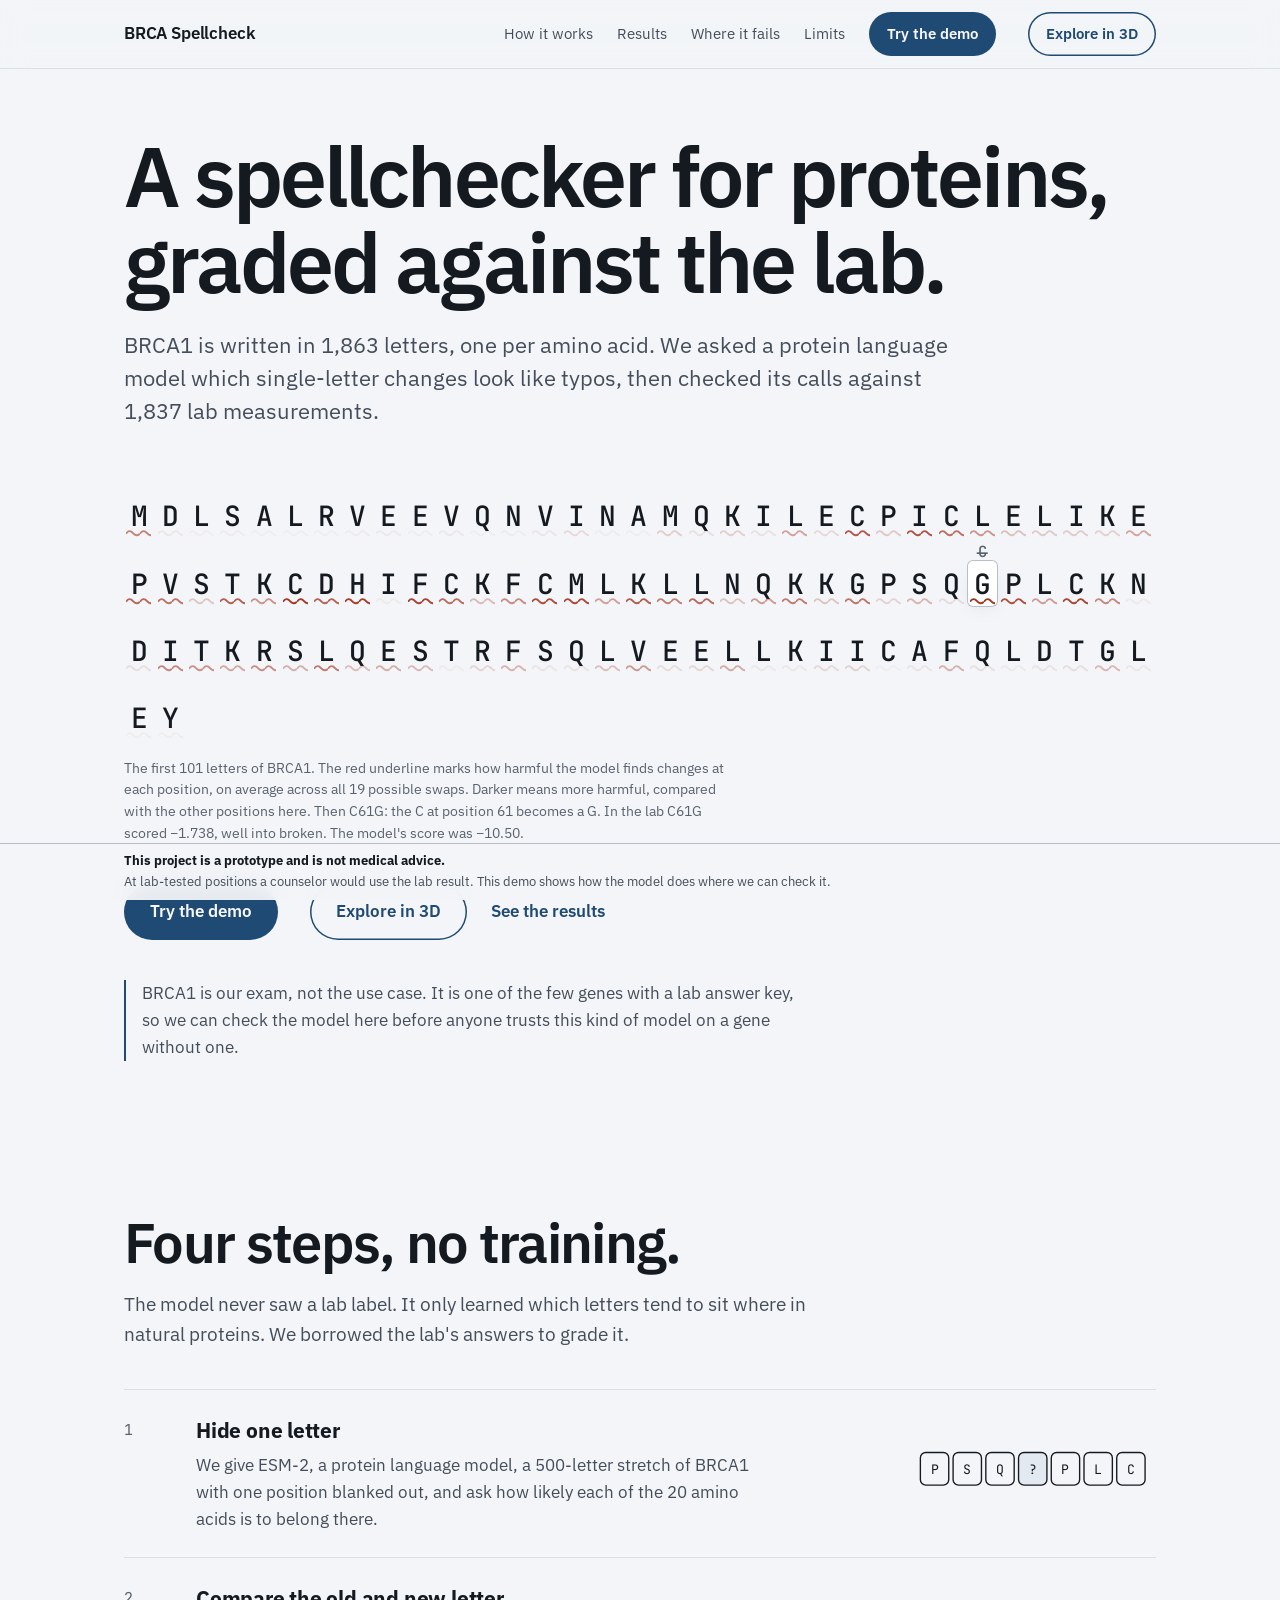
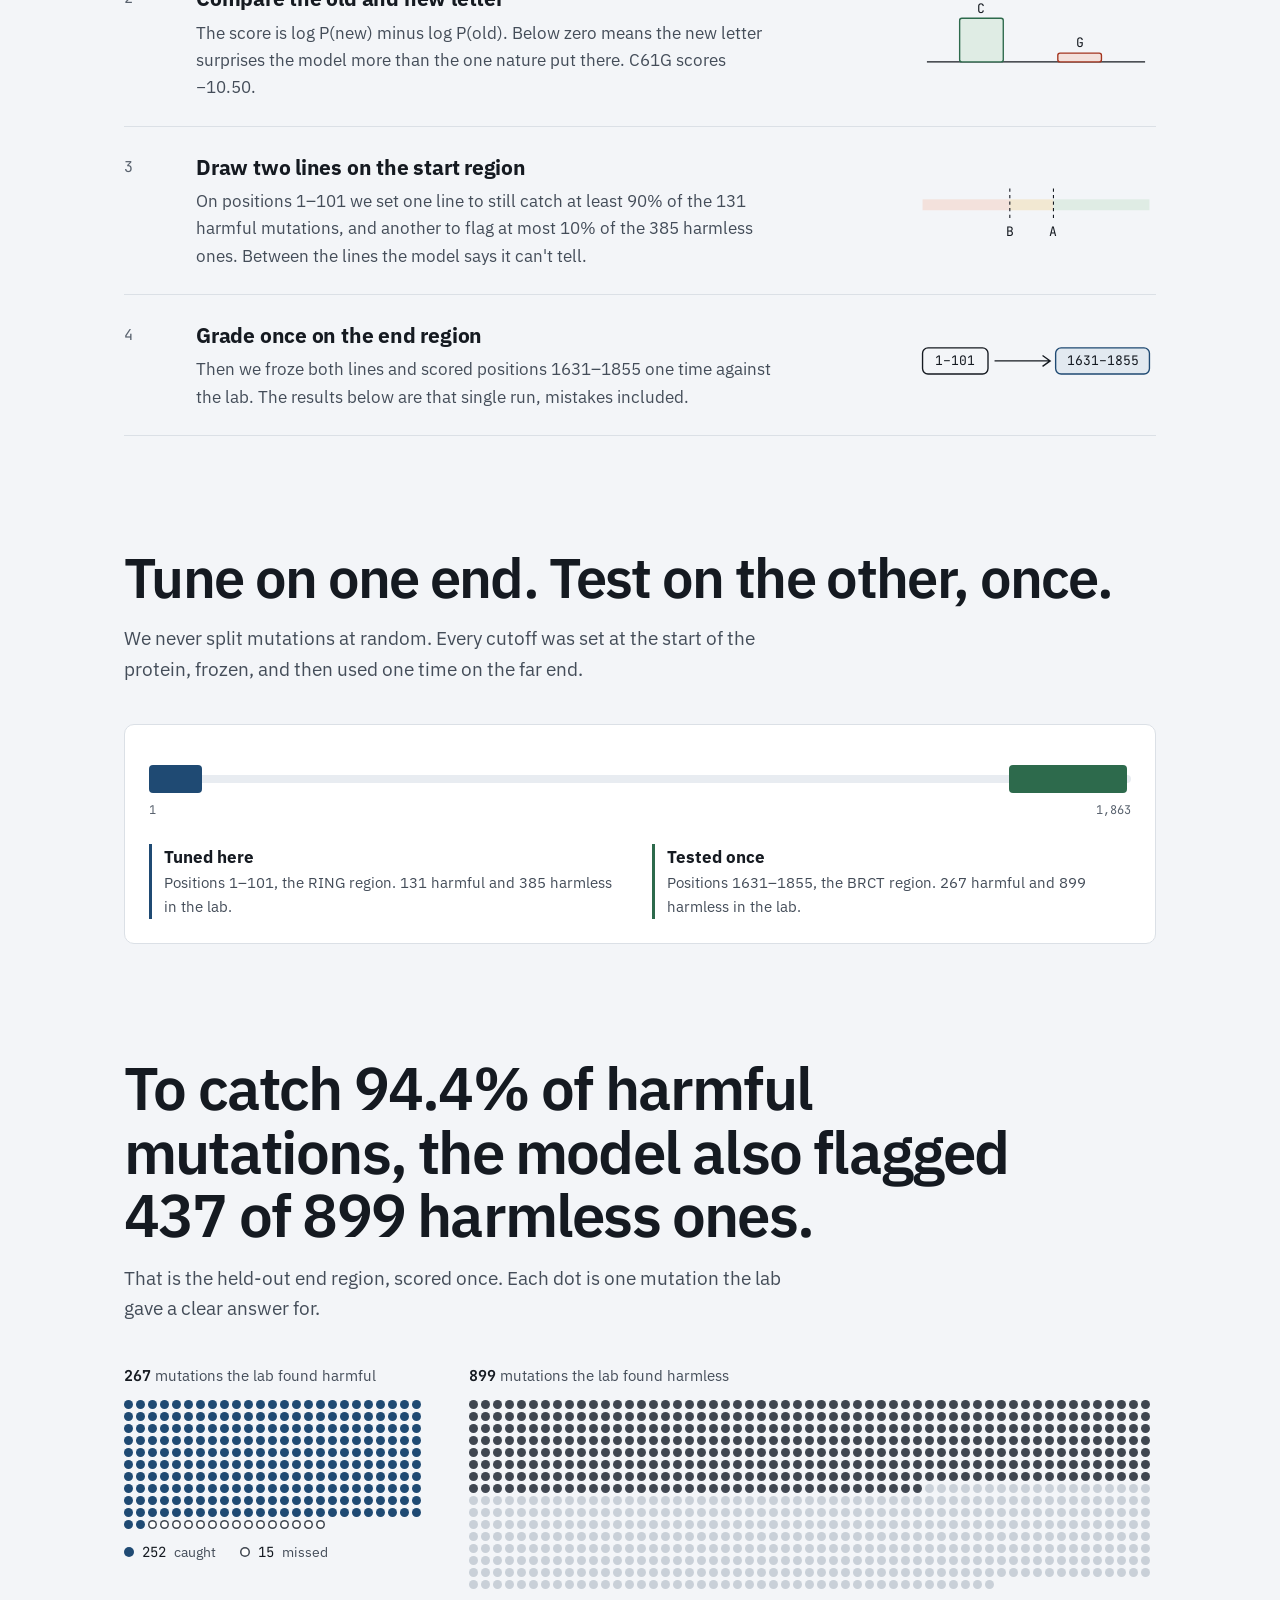
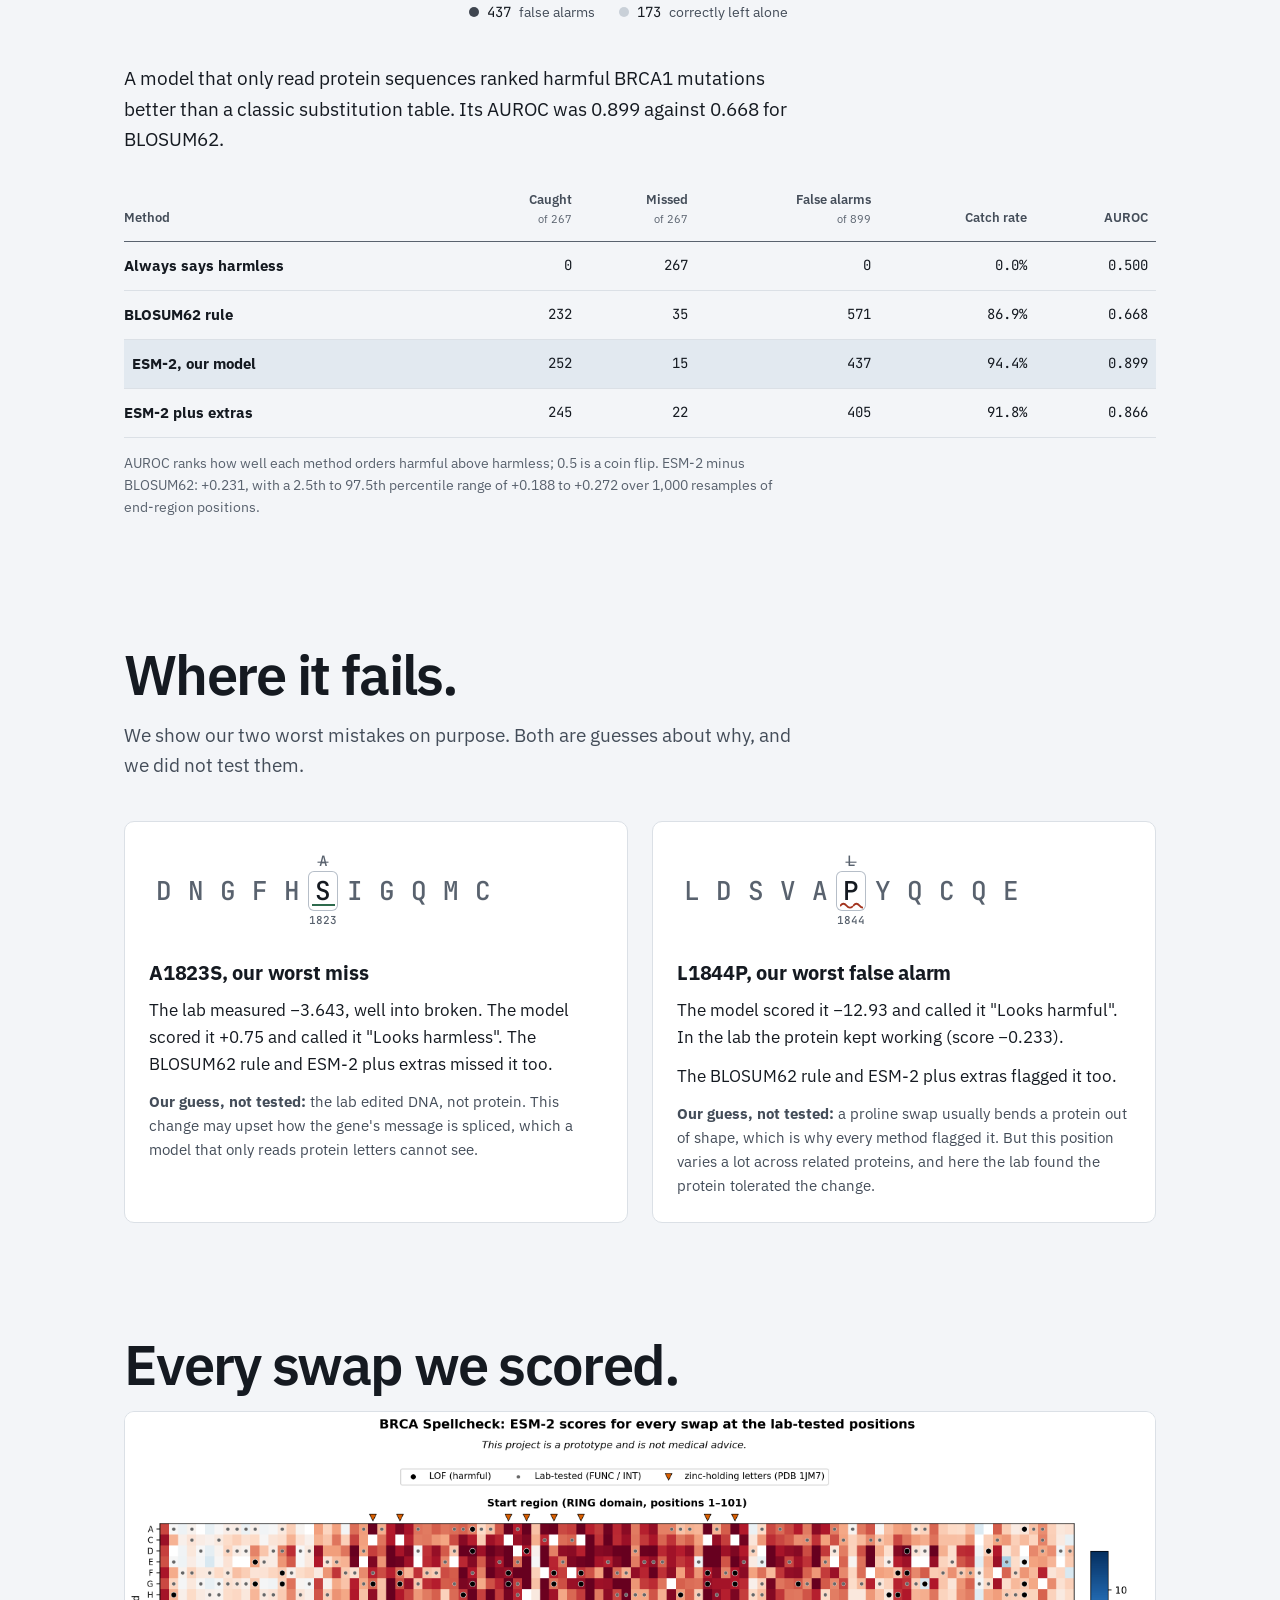
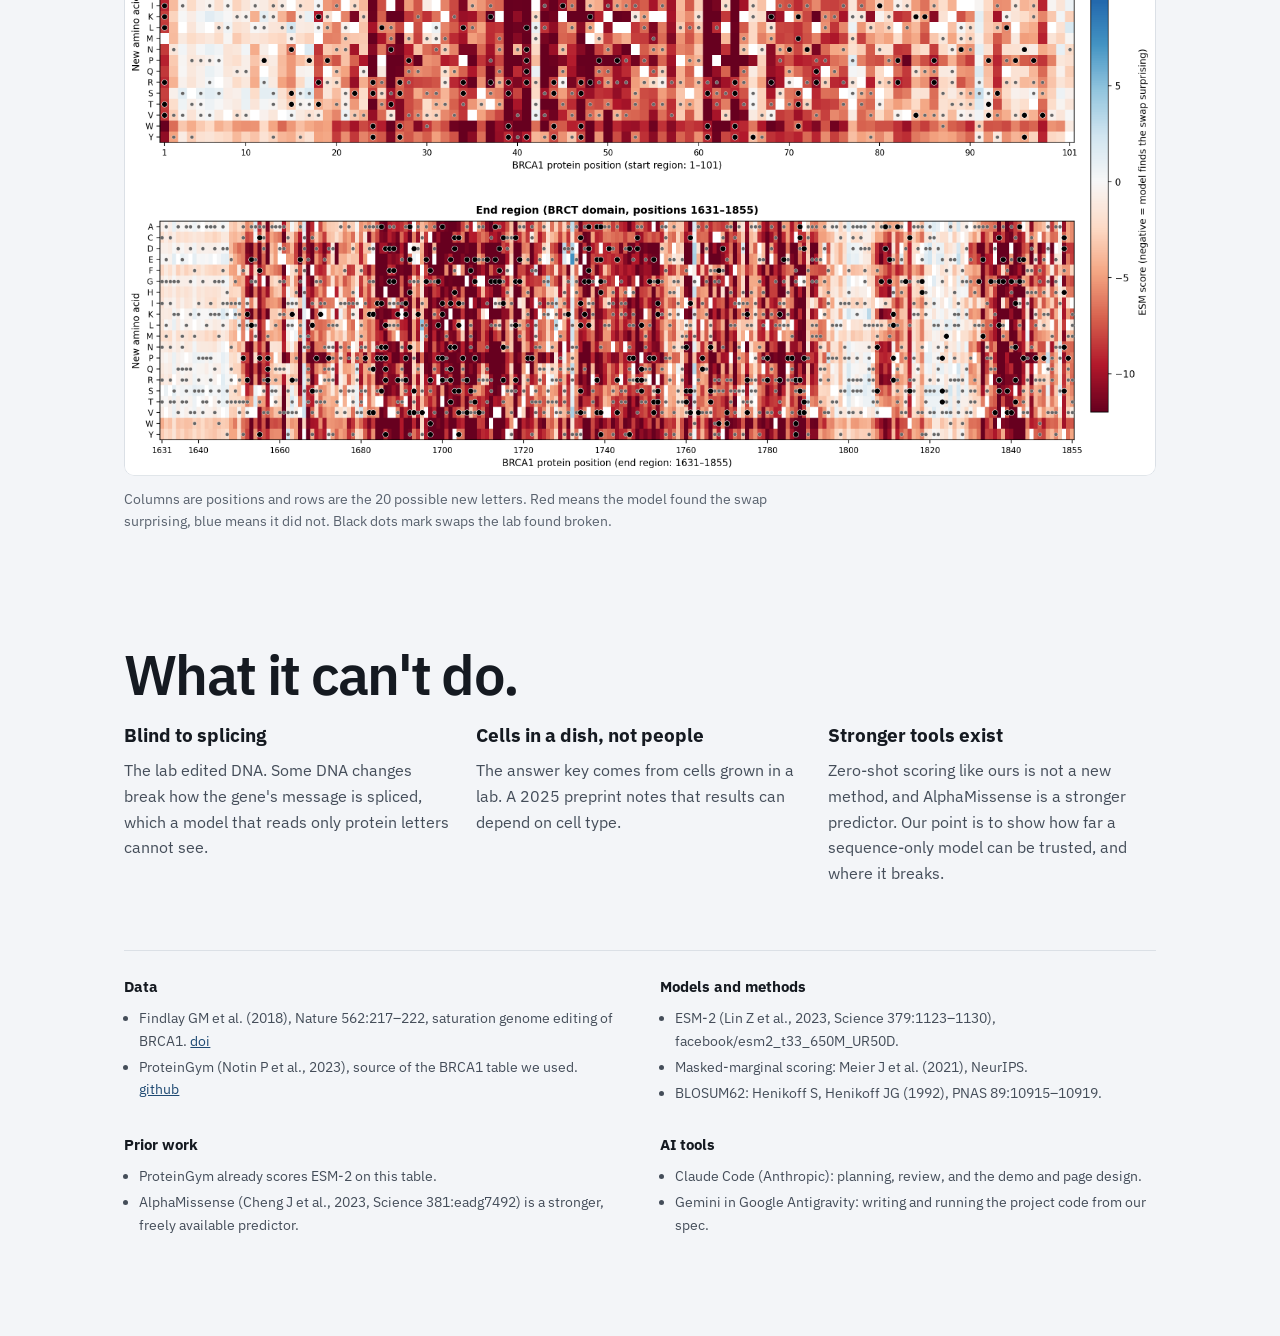
==== commit f6674b89: "Landing: Explore in 3D button, phone header fix; serve it at /landing on the app Co-Authored-By: Cla" ====
--- a/landing/index.html
+++ b/landing/index.html
@@ -155,6 +155,18 @@
   transform: scale(0.98);
 }
 
+.btn-alt {
+  background: transparent;
+  color: var(--accent);
+  box-shadow: inset 0 0 0 1.5px var(--accent);
+  margin-left: 8px;
+}
+
+.btn-alt:hover {
+  background: var(--accent);
+  color: #f7f8fa;
+}
+
 main {
   max-width: 1080px;
   margin: 0 auto;
@@ -758,6 +770,12 @@
 }
 
 @media (max-width: 520px) {
+  header .btn-alt {
+    display: none;
+  }
+  .btn {
+    white-space: nowrap;
+  }
   body {
     font-size: 16px;
     padding-bottom: 120px;
@@ -1078,7 +1096,7 @@
       <a href="#fails">Where it fails</a>
       <a href="#limits">Limits</a>
     </nav>
-    <a class="btn" href="https://brca-spellcheck.onrender.com">Try the demo</a>
+    <a class="btn" href="https://brca-spellcheck.onrender.com">Try the demo</a> <a class="btn btn-alt" href="https://brca-spellcheck.onrender.com/explorer/">Explore in 3D</a>
   </div>
 </header>
 <main id="main">
@@ -1087,7 +1105,7 @@
   <p class="lead">BRCA1 is written in 1,863 letters, one per amino acid. We asked a protein language model which single-letter changes look like typos, then checked its calls against 1,837 lab measurements.</p>
   <div class="seq" role="img" aria-label="BRCA1 positions 1 to 101: MDLSALRVEEVQNVINAMQKILECPICLELIKEPVSTKCDHIFCKFCMLKLLNQKKGPSQCPLCKNDITKRSLQESTRFSQLVEELLKIICAFQLDTGLEY. The cysteine at position 61 is replaced by glycine."><span class="lt" style="--i:0;--h:0.579" data-tip="Position 1 (M). Changes here look more harmful than at 78% of these positions.">M<i></i></span><span class="lt" style="--i:1;--h:0.036" data-tip="Position 2 (D). Changes here look more harmful than at 22% of these positions.">D<i></i></span><span class="lt" style="--i:2;--h:0.000" data-tip="Position 3 (L). Changes here look more harmful than at 2% of these positions.">L<i></i></span><span class="lt" style="--i:3;--h:0.013" data-tip="Position 4 (S). Changes here look more harmful than at 14% of these positions.">S<i></i></span><span class="lt" style="--i:4;--h:0.000" data-tip="Position 5 (A). Changes here look more harmful than at 3% of these positions.">A<i></i></span><span class="lt" style="--i:5;--h:0.000" data-tip="Position 6 (L). Changes here look more harmful than at 1% of these positions.">L<i></i></span><span class="lt" style="--i:6;--h:0.001" data-tip="Position 7 (R). Changes here look more harmful than at 5% of these positions.">R<i></i></span><span class="lt" style="--i:7;--h:0.008" data-tip="Position 8 (V). Changes here look more harmful than at 11% of these positions.">V<i></i></span><span class="lt" style="--i:8;--h:0.018" data-tip="Position 9 (E). Changes here look more harmful than at 16% of these positions.">E<i></i></span><span class="lt" style="--i:9;--h:0.003" data-tip="Position 10 (E). Changes here look more harmful than at 7% of these positions.">E<i></i></span><span class="lt" style="--i:10;--h:0.029" data-tip="Position 11 (V). Changes here look more harmful than at 20% of these positions.">V<i></i></span><span class="lt" style="--i:11;--h:0.001" data-tip="Position 12 (Q). Changes here look more harmful than at 4% of these positions.">Q<i></i></span><span class="lt" style="--i:12;--h:0.006" data-tip="Position 13 (N). Changes here look more harmful than at 10% of these positions.">N<i></i></span><span class="lt" style="--i:13;--h:0.043" data-tip="Position 14 (V). Changes here look more harmful than at 24% of these positions.">V<i></i></span><span class="lt" style="--i:14;--h:0.106" data-tip="Position 15 (I). Changes here look more harmful than at 36% of these positions.">I<i></i></span><span class="lt" style="--i:15;--h:0.009" data-tip="Position 16 (N). Changes here look more harmful than at 12% of these positions.">N<i></i></span><span class="lt" style="--i:16;--h:0.002" data-tip="Position 17 (A). Changes here look more harmful than at 6% of these positions.">A<i></i></span><span class="lt" style="--i:17;--h:0.173" data-tip="Position 18 (M). Changes here look more harmful than at 45% of these positions.">M<i></i></span><span class="lt" style="--i:18;--h:0.071" data-tip="Position 19 (Q). Changes here look more harmful than at 30% of these positions.">Q<i></i></span><span class="lt" style="--i:19;--h:0.164" data-tip="Position 20 (K). Changes here look more harmful than at 44% of these positions.">K<i></i></span><span class="lt" style="--i:20;--h:0.066" data-tip="Position 21 (I). Changes here look more harmful than at 29% of these positions.">I<i></i></span><span class="lt" style="--i:21;--h:0.401" data-tip="Position 22 (L). Changes here look more harmful than at 66% of these positions.">L<i></i></span><span class="lt" style="--i:22;--h:0.112" data-tip="Position 23 (E). Changes here look more harmful than at 37% of these positions.">E<i></i></span><span class="lt" style="--i:23;--h:0.813" data-tip="Position 24 (C). Changes here look more harmful than at 91% of these positions.">C<i></i></span><span class="lt" style="--i:24;--h:0.199" data-tip="Position 25 (P). Changes here look more harmful than at 48% of these positions.">P<i></i></span><span class="lt" style="--i:25;--h:0.832" data-tip="Position 26 (I). Changes here look more harmful than at 92% of these positions.">I<i></i></span><span class="lt" style="--i:26;--h:0.681" data-tip="Position 27 (C). Changes here look more harmful than at 84% of these positions.">C<i></i></span><span class="lt" style="--i:27;--h:0.471" data-tip="Position 28 (L). Changes here look more harmful than at 71% of these positions.">L<i></i></span><span class="lt" style="--i:28;--h:0.237" data-tip="Position 29 (E). Changes here look more harmful than at 52% of these positions.">E<i></i></span><span class="lt" style="--i:29;--h:0.190" data-tip="Position 30 (L). Changes here look more harmful than at 47% of these positions.">L<i></i></span><span class="lt" style="--i:30;--h:0.181" data-tip="Position 31 (I). Changes here look more harmful than at 46% of these positions.">I<i></i></span><span class="lt" style="--i:31;--h:0.156" data-tip="Position 32 (K). Changes here look more harmful than at 43% of these positions.">K<i></i></span><span class="lt" style="--i:32;--h:0.388" data-tip="Position 33 (E). Changes here look more harmful than at 65% of these positions.">E<i></i></span><span class="lt" style="--i:33;--h:0.736" data-tip="Position 34 (P). Changes here look more harmful than at 87% of these positions.">P<i></i></span><span class="lt" style="--i:34;--h:0.664" data-tip="Position 35 (V). Changes here look more harmful than at 83% of these positions.">V<i></i></span><span class="lt" style="--i:35;--h:0.208" data-tip="Position 36 (S). Changes here look more harmful than at 49% of these positions.">S<i></i></span><span class="lt" style="--i:36;--h:0.774" data-tip="Position 37 (T). Changes here look more harmful than at 89% of these positions.">T<i></i></span><span class="lt" style="--i:37;--h:0.485" data-tip="Position 38 (K). Changes here look more harmful than at 72% of these positions.">K<i></i></span><span class="lt" style="--i:38;--h:0.978" data-tip="Position 39 (C). Changes here look more harmful than at 99% of these positions.">C<i></i></span><span class="lt" style="--i:39;--h:0.755" data-tip="Position 40 (D). Changes here look more harmful than at 88% of these positions.">D<i></i></span><span class="lt" style="--i:40;--h:0.957" data-tip="Position 41 (H). Changes here look more harmful than at 98% of these positions.">H<i></i></span><span class="lt" style="--i:41;--h:0.015" data-tip="Position 42 (I). Changes here look more harmful than at 15% of these positions.">I<i></i></span><span class="lt" style="--i:42;--h:0.935" data-tip="Position 43 (F). Changes here look more harmful than at 97% of these positions.">F<i></i></span><span class="lt" style="--i:43;--h:0.699" data-tip="Position 44 (C). Changes here look more harmful than at 85% of these positions.">C<i></i></span><span class="lt" style="--i:44;--h:0.268" data-tip="Position 45 (K). Changes here look more harmful than at 55% of these positions.">K<i></i></span><span class="lt" style="--i:45;--h:0.531" data-tip="Position 46 (F). Changes here look more harmful than at 75% of these positions.">F<i></i></span><span class="lt" style="--i:46;--h:0.873" data-tip="Position 47 (C). Changes here look more harmful than at 94% of these positions.">C<i></i></span><span class="lt" style="--i:47;--h:0.893" data-tip="Position 48 (M). Changes here look more harmful than at 95% of these positions.">M<i></i></span><span class="lt" style="--i:48;--h:0.414" data-tip="Position 49 (L). Changes here look more harmful than at 67% of these positions.">L<i></i></span><span class="lt" style="--i:49;--h:0.793" data-tip="Position 50 (K). Changes here look more harmful than at 90% of these positions.">K<i></i></span><span class="lt" style="--i:50;--h:0.595" data-tip="Position 51 (L). Changes here look more harmful than at 79% of these positions.">L<i></i></span><span class="lt" style="--i:51;--h:0.718" data-tip="Position 52 (L). Changes here look more harmful than at 86% of these positions.">L<i></i></span><span class="lt" style="--i:52;--h:0.227" data-tip="Position 53 (N). Changes here look more harmful than at 51% of these positions.">N<i></i></span><span class="lt" style="--i:53;--h:0.442" data-tip="Position 54 (Q). Changes here look more harmful than at 69% of these positions.">Q<i></i></span><span class="lt" style="--i:54;--h:0.612" data-tip="Position 55 (K). Changes here look more harmful than at 80% of these positions.">K<i></i></span><span class="lt" style="--i:55;--h:0.218" data-tip="Position 56 (K). Changes here look more harmful than at 50% of these positions.">K<i></i></span><span class="lt" style="--i:56;--h:0.646" data-tip="Position 57 (G). Changes here look more harmful than at 82% of these positions.">G<i></i></span><span class="lt" style="--i:57;--h:0.141" data-tip="Position 58 (P). Changes here look more harmful than at 41% of these positions.">P<i></i></span><span class="lt" style="--i:58;--h:0.302" data-tip="Position 59 (S). Changes here look more harmful than at 58% of these positions.">S<i></i></span><span class="lt" style="--i:59;--h:0.099" data-tip="Position 60 (Q). Changes here look more harmful than at 35% of these positions.">Q<i></i></span><span class="lt hit" style="--i:60;--h:1.000" data-tip="Position 61 (C). Changes here look more harmful than at 100% of these positions."><span class="old">C</span><span class="new">G</span><i></i></span><span class="lt" style="--i:61;--h:0.852" data-tip="Position 62 (P). Changes here look more harmful than at 93% of these positions.">P<i></i></span><span class="lt" style="--i:62;--h:0.428" data-tip="Position 63 (L). Changes here look more harmful than at 68% of these positions.">L<i></i></span><span class="lt" style="--i:63;--h:0.914" data-tip="Position 64 (C). Changes here look more harmful than at 96% of these positions.">C<i></i></span><span class="lt" style="--i:64;--h:0.547" data-tip="Position 65 (K). Changes here look more harmful than at 76% of these positions.">K<i></i></span><span class="lt" style="--i:65;--h:0.020" data-tip="Position 66 (N). Changes here look more harmful than at 17% of these positions.">N<i></i></span><span class="lt" style="--i:66;--h:0.082" data-tip="Position 67 (D). Changes here look more harmful than at 32% of these positions.">D<i></i></span><span class="lt" style="--i:67;--h:0.563" data-tip="Position 68 (I). Changes here look more harmful than at 77% of these positions.">I<i></i></span><span class="lt" style="--i:68;--h:0.500" data-tip="Position 69 (T). Changes here look more harmful than at 73% of these positions.">T<i></i></span><span class="lt" style="--i:69;--h:0.375" data-tip="Position 70 (K). Changes here look more harmful than at 64% of these positions.">K<i></i></span><span class="lt" style="--i:70;--h:0.516" data-tip="Position 71 (R). Changes here look more harmful than at 74% of these positions.">R<i></i></span><span class="lt" style="--i:71;--h:0.337" data-tip="Position 72 (S). Changes here look more harmful than at 61% of these positions.">S<i></i></span><span class="lt" style="--i:72;--h:0.629" data-tip="Position 73 (L). Changes here look more harmful than at 81% of these positions.">L<i></i></span><span class="lt" style="--i:73;--h:0.258" data-tip="Position 74 (Q). Changes here look more harmful than at 54% of these positions.">Q<i></i></span><span class="lt" style="--i:74;--h:0.349" data-tip="Position 75 (E). Changes here look more harmful than at 62% of these positions.">E<i></i></span><span class="lt" style="--i:75;--h:0.279" data-tip="Position 76 (S). Changes here look more harmful than at 56% of these positions.">S<i></i></span><span class="lt" style="--i:76;--h:0.011" data-tip="Position 77 (T). Changes here look more harmful than at 13% of these positions.">T<i></i></span><span class="lt" style="--i:77;--h:0.133" data-tip="Position 78 (R). Changes here look more harmful than at 40% of these positions.">R<i></i></span><span class="lt" style="--i:78;--h:0.313" data-tip="Position 79 (F). Changes here look more harmful than at 59% of these positions.">F<i></i></span><span class="lt" style="--i:79;--h:0.047" data-tip="Position 80 (S). Changes here look more harmful than at 25% of these positions.">S<i></i></span><span class="lt" style="--i:80;--h:0.061" data-tip="Position 81 (Q). Changes here look more harmful than at 28% of these positions.">Q<i></i></span><span class="lt" style="--i:81;--h:0.247" data-tip="Position 82 (L). Changes here look more harmful than at 53% of these positions.">L<i></i></span><span class="lt" style="--i:82;--h:0.456" data-tip="Position 83 (V). Changes here look more harmful than at 70% of these positions.">V<i></i></span><span class="lt" style="--i:83;--h:0.093" data-tip="Position 84 (E). Changes here look more harmful than at 34% of these positions.">E<i></i></span><span class="lt" style="--i:84;--h:0.126" data-tip="Position 85 (E). Changes here look more harmful than at 39% of these positions.">E<i></i></span><span class="lt" style="--i:85;--h:0.362" data-tip="Position 86 (L). Changes here look more harmful than at 63% of these positions.">L<i></i></span><span class="lt" style="--i:86;--h:0.026" data-tip="Position 87 (L). Changes here look more harmful than at 19% of these positions.">L<i></i></span><span class="lt" style="--i:87;--h:0.032" data-tip="Position 88 (K). Changes here look more harmful than at 21% of these positions.">K<i></i></span><span class="lt" style="--i:88;--h:0.119" data-tip="Position 89 (I). Changes here look more harmful than at 38% of these positions.">I<i></i></span><span class="lt" style="--i:89;--h:0.148" data-tip="Position 90 (I). Changes here look more harmful than at 42% of these positions.">I<i></i></span><span class="lt" style="--i:90;--h:0.000" data-tip="Position 91 (C). Changes here look more harmful than at 0% of these positions.">C<i></i></span><span class="lt" style="--i:91;--h:0.052" data-tip="Position 92 (A). Changes here look more harmful than at 26% of these positions.">A<i></i></span><span class="lt" style="--i:92;--h:0.325" data-tip="Position 93 (F). Changes here look more harmful than at 60% of these positions.">F<i></i></span><span class="lt" style="--i:93;--h:0.076" data-tip="Position 94 (Q). Changes here look more harmful than at 31% of these positions.">Q<i></i></span><span class="lt" style="--i:94;--h:0.023" data-tip="Position 95 (L). Changes here look more harmful than at 18% of these positions.">L<i></i></span><span class="lt" style="--i:95;--h:0.056" data-tip="Position 96 (D). Changes here look more harmful than at 27% of these positions.">D<i></i></span><span class="lt" style="--i:96;--h:0.087" data-tip="Position 97 (T). Changes here look more harmful than at 33% of these positions.">T<i></i></span><span class="lt" style="--i:97;--h:0.290" data-tip="Position 98 (G). Changes here look more harmful than at 57% of these positions.">G<i></i></span><span class="lt" style="--i:98;--h:0.039" data-tip="Position 99 (L). Changes here look more harmful than at 23% of these positions.">L<i></i></span><span class="lt" style="--i:99;--h:0.005" data-tip="Position 100 (E). Changes here look more harmful than at 9% of these positions.">E<i></i></span><span class="lt" style="--i:100;--h:0.004" data-tip="Position 101 (Y). Changes here look more harmful than at 8% of these positions.">Y<i></i></span></div>
   <p class="cap">The first 101 letters of BRCA1. The red underline marks how harmful the model finds changes at each position, on average across all 19 possible swaps. Darker means more harmful, compared with the other positions here. Then C61G: the C at position 61 becomes a G. In the lab C61G scored −1.738, well into broken. The model's score was −10.50.</p>
-  <div class="hero-cta"><a class="btn" href="https://brca-spellcheck.onrender.com">Try the demo</a><a class="link" href="#results">See the results</a></div>
+  <div class="hero-cta"><a class="btn" href="https://brca-spellcheck.onrender.com">Try the demo</a> <a class="btn btn-alt" href="https://brca-spellcheck.onrender.com/explorer/">Explore in 3D</a><a class="link" href="#results">See the results</a></div>
   <p class="exam">BRCA1 is our exam, not the use case. It is one of the few genes with a lab answer key, so we can check the model here before anyone trusts this kind of model on a gene without one.</p>
 </section>
 
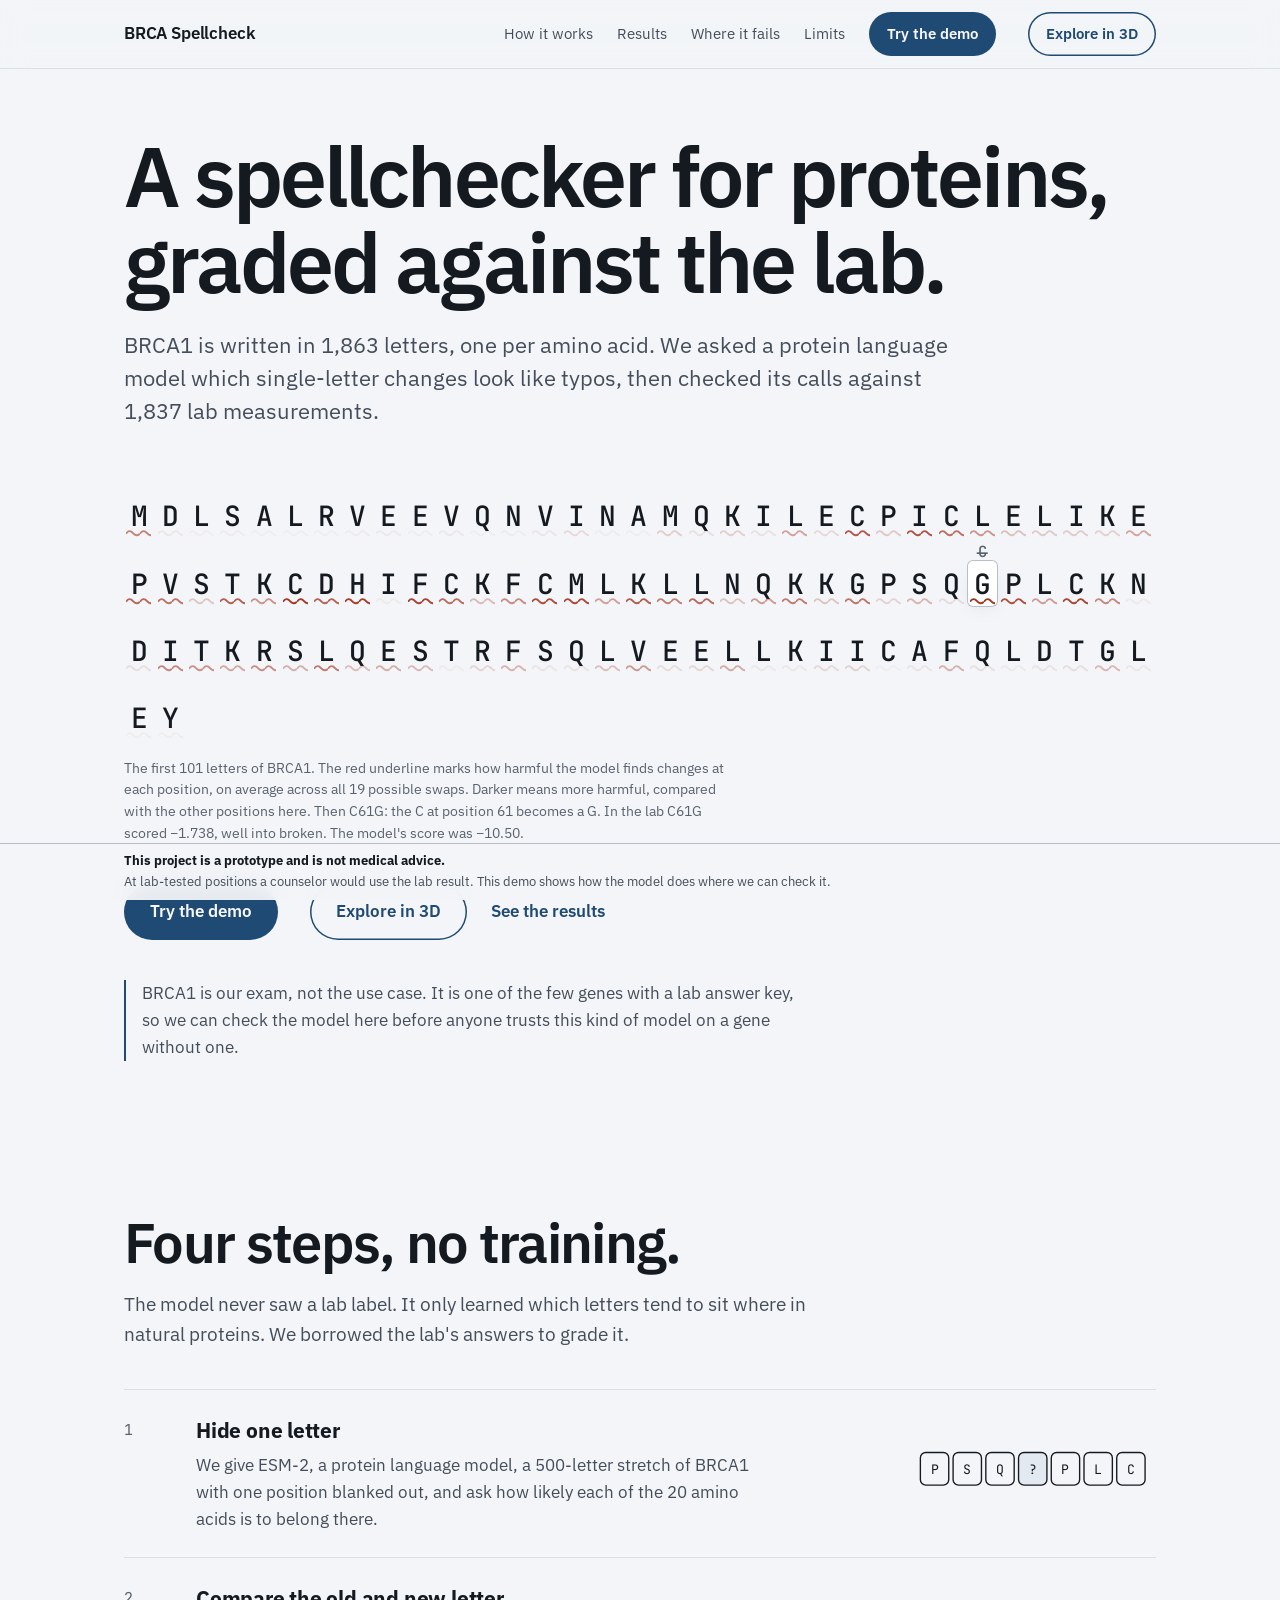
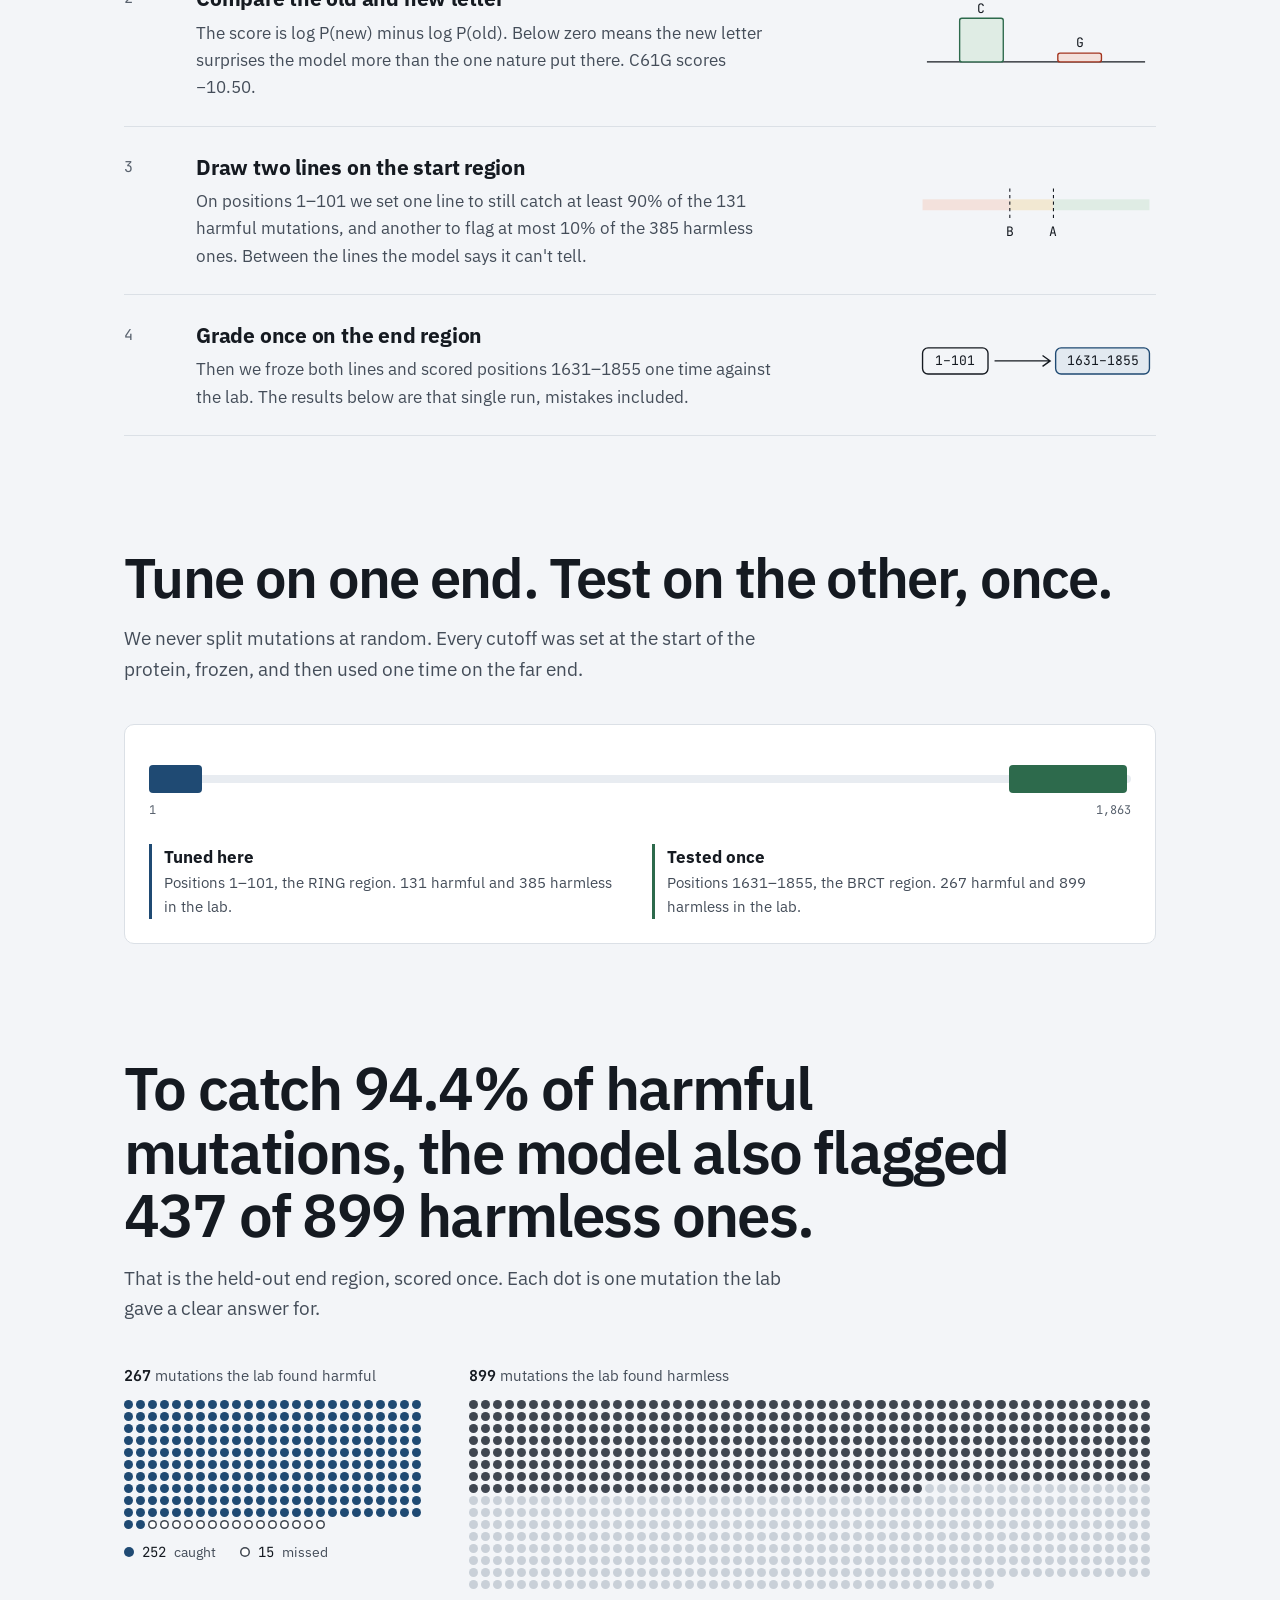
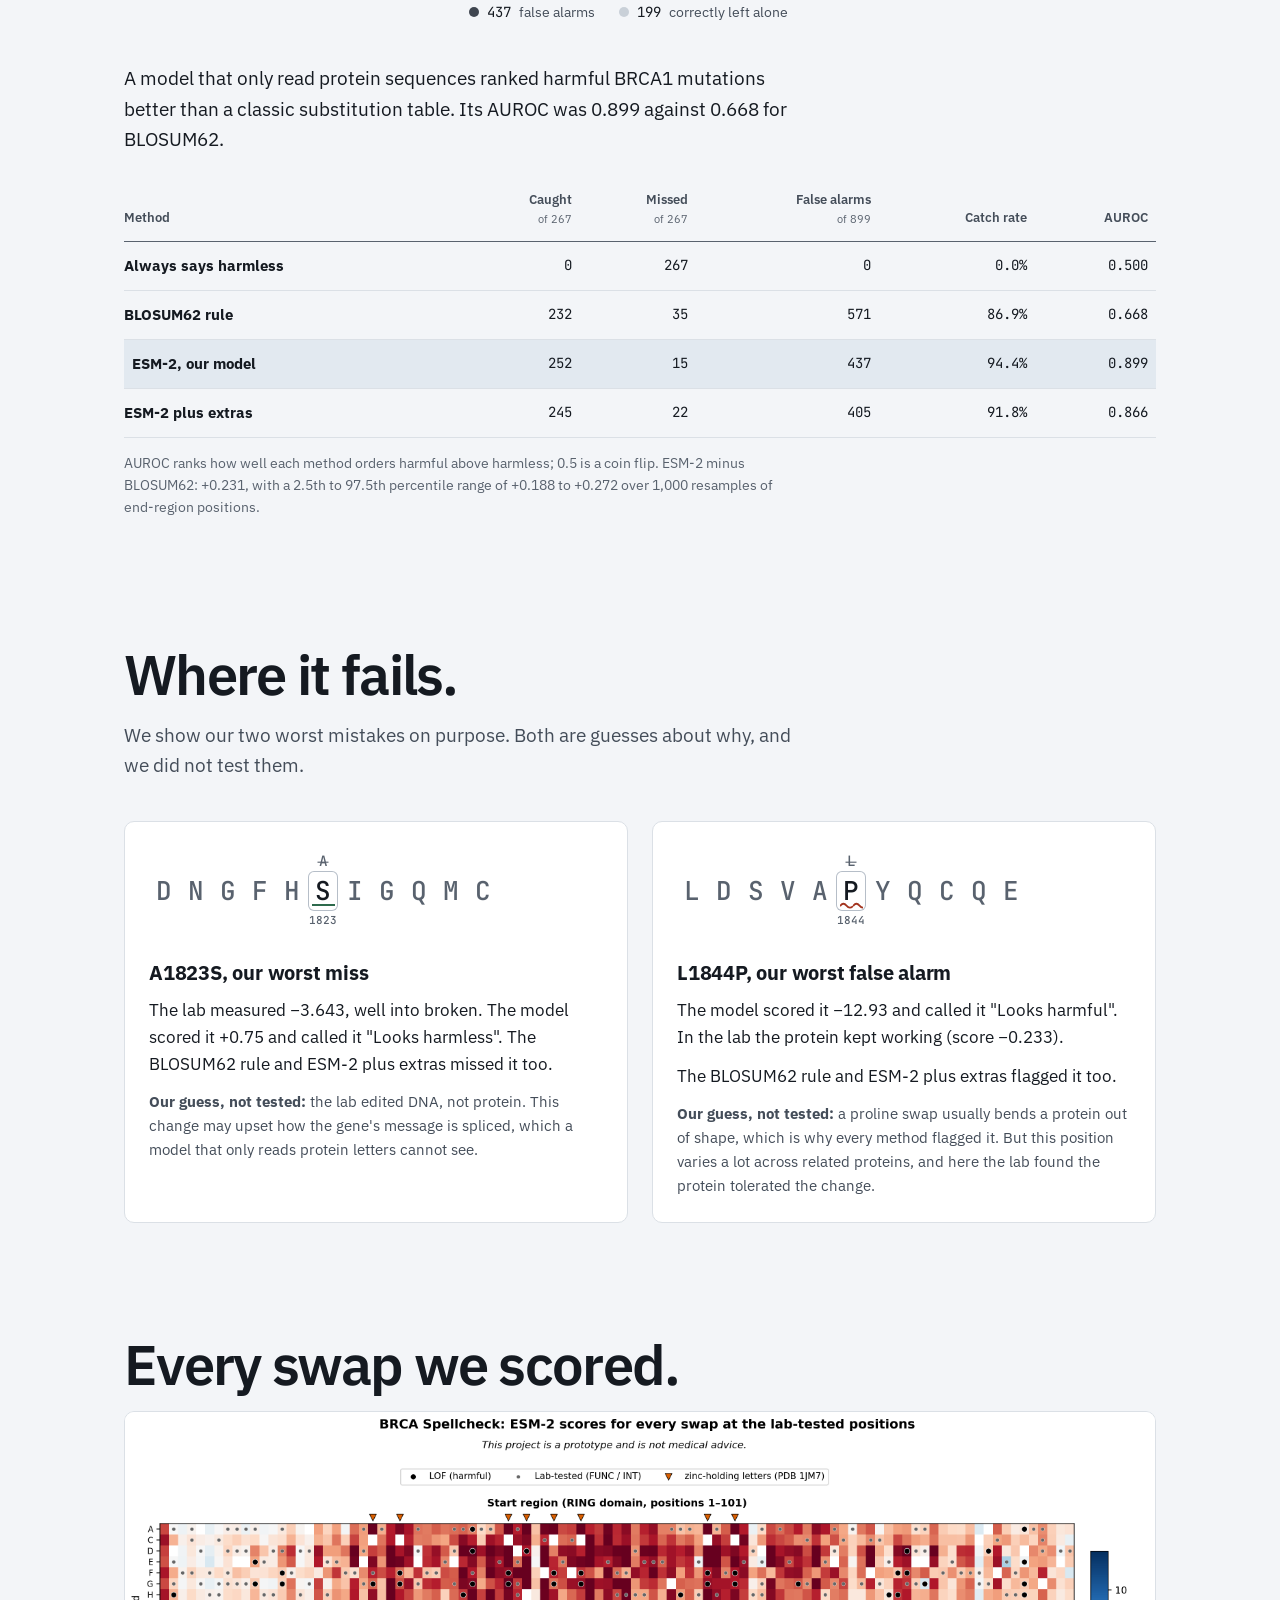
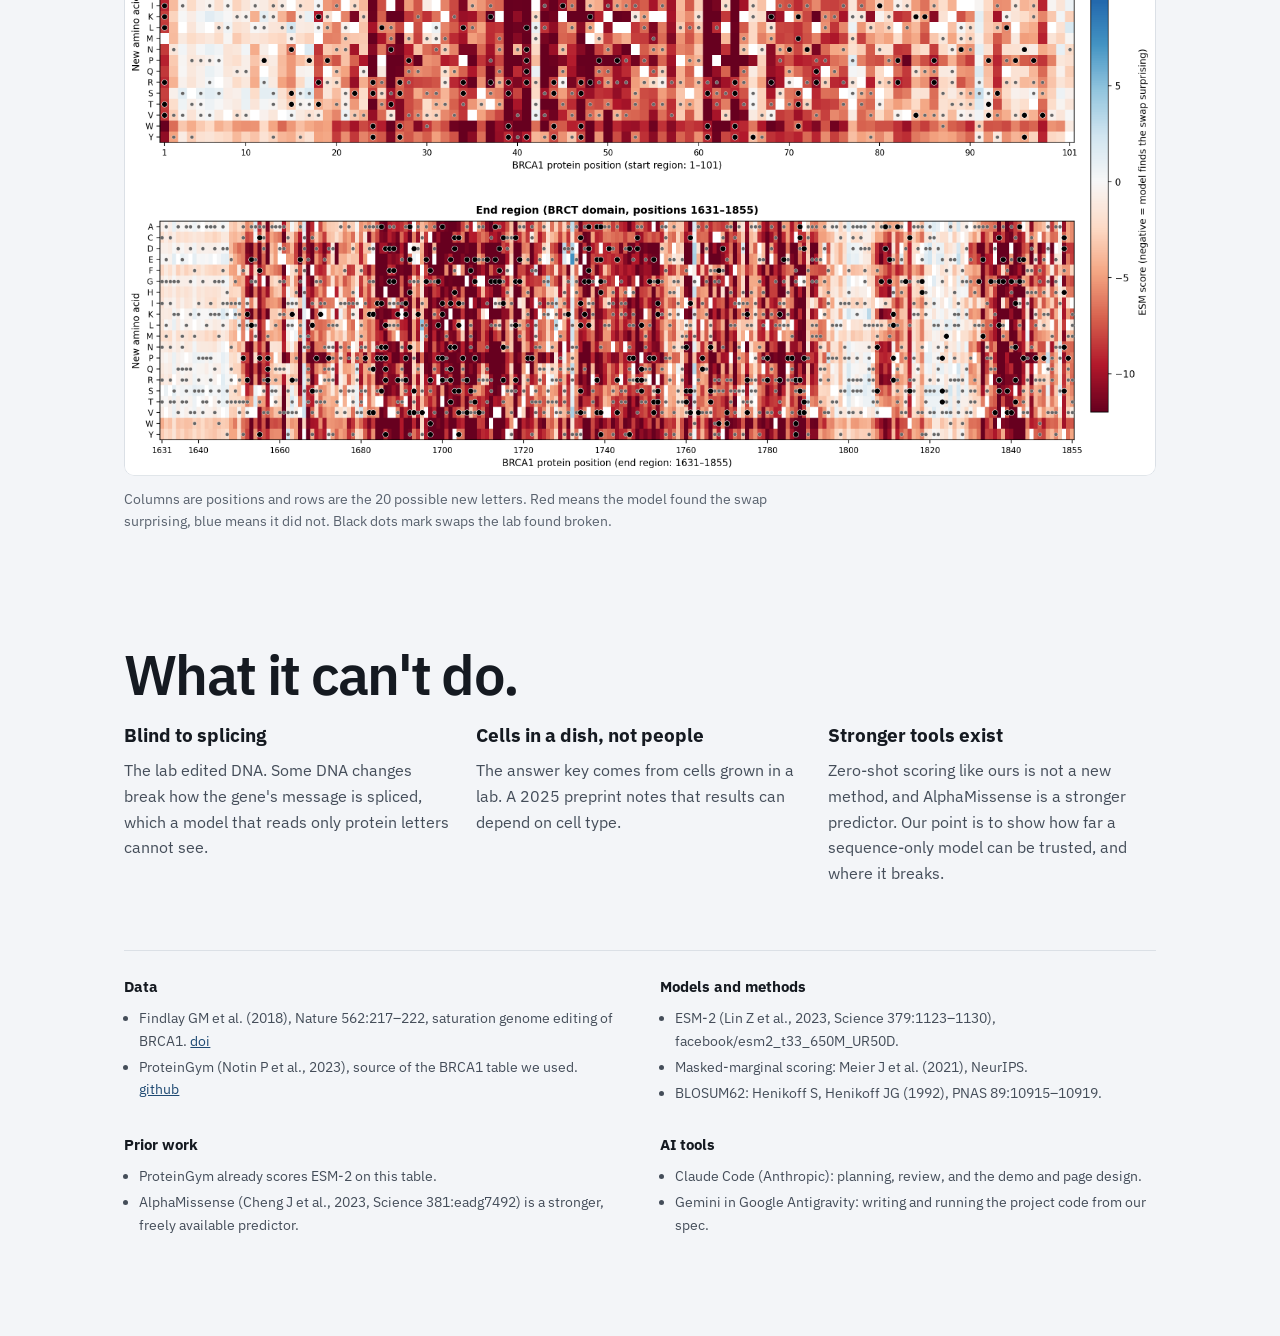
==== commit 9d7a7839: "Landing page at /, tool at /tool/, explorer at /explorer/ Co-Authored-By: Claude Opus 5.5 <noreply@a" ====
--- a/landing/index.html
+++ b/landing/index.html
@@ -1096,7 +1096,7 @@
       <a href="#fails">Where it fails</a>
       <a href="#limits">Limits</a>
     </nav>
-    <a class="btn" href="https://brca-spellcheck.onrender.com">Try the demo</a> <a class="btn btn-alt" href="https://brca-spellcheck.onrender.com/explorer/">Explore in 3D</a>
+    <a class="btn" href="https://brca-spellcheck.onrender.com/tool/">Try the demo</a> <a class="btn btn-alt" href="https://brca-spellcheck.onrender.com/explorer/">Explore in 3D</a>
   </div>
 </header>
 <main id="main">
@@ -1105,7 +1105,7 @@
   <p class="lead">BRCA1 is written in 1,863 letters, one per amino acid. We asked a protein language model which single-letter changes look like typos, then checked its calls against 1,837 lab measurements.</p>
   <div class="seq" role="img" aria-label="BRCA1 positions 1 to 101: MDLSALRVEEVQNVINAMQKILECPICLELIKEPVSTKCDHIFCKFCMLKLLNQKKGPSQCPLCKNDITKRSLQESTRFSQLVEELLKIICAFQLDTGLEY. The cysteine at position 61 is replaced by glycine."><span class="lt" style="--i:0;--h:0.579" data-tip="Position 1 (M). Changes here look more harmful than at 78% of these positions.">M<i></i></span><span class="lt" style="--i:1;--h:0.036" data-tip="Position 2 (D). Changes here look more harmful than at 22% of these positions.">D<i></i></span><span class="lt" style="--i:2;--h:0.000" data-tip="Position 3 (L). Changes here look more harmful than at 2% of these positions.">L<i></i></span><span class="lt" style="--i:3;--h:0.013" data-tip="Position 4 (S). Changes here look more harmful than at 14% of these positions.">S<i></i></span><span class="lt" style="--i:4;--h:0.000" data-tip="Position 5 (A). Changes here look more harmful than at 3% of these positions.">A<i></i></span><span class="lt" style="--i:5;--h:0.000" data-tip="Position 6 (L). Changes here look more harmful than at 1% of these positions.">L<i></i></span><span class="lt" style="--i:6;--h:0.001" data-tip="Position 7 (R). Changes here look more harmful than at 5% of these positions.">R<i></i></span><span class="lt" style="--i:7;--h:0.008" data-tip="Position 8 (V). Changes here look more harmful than at 11% of these positions.">V<i></i></span><span class="lt" style="--i:8;--h:0.018" data-tip="Position 9 (E). Changes here look more harmful than at 16% of these positions.">E<i></i></span><span class="lt" style="--i:9;--h:0.003" data-tip="Position 10 (E). Changes here look more harmful than at 7% of these positions.">E<i></i></span><span class="lt" style="--i:10;--h:0.029" data-tip="Position 11 (V). Changes here look more harmful than at 20% of these positions.">V<i></i></span><span class="lt" style="--i:11;--h:0.001" data-tip="Position 12 (Q). Changes here look more harmful than at 4% of these positions.">Q<i></i></span><span class="lt" style="--i:12;--h:0.006" data-tip="Position 13 (N). Changes here look more harmful than at 10% of these positions.">N<i></i></span><span class="lt" style="--i:13;--h:0.043" data-tip="Position 14 (V). Changes here look more harmful than at 24% of these positions.">V<i></i></span><span class="lt" style="--i:14;--h:0.106" data-tip="Position 15 (I). Changes here look more harmful than at 36% of these positions.">I<i></i></span><span class="lt" style="--i:15;--h:0.009" data-tip="Position 16 (N). Changes here look more harmful than at 12% of these positions.">N<i></i></span><span class="lt" style="--i:16;--h:0.002" data-tip="Position 17 (A). Changes here look more harmful than at 6% of these positions.">A<i></i></span><span class="lt" style="--i:17;--h:0.173" data-tip="Position 18 (M). Changes here look more harmful than at 45% of these positions.">M<i></i></span><span class="lt" style="--i:18;--h:0.071" data-tip="Position 19 (Q). Changes here look more harmful than at 30% of these positions.">Q<i></i></span><span class="lt" style="--i:19;--h:0.164" data-tip="Position 20 (K). Changes here look more harmful than at 44% of these positions.">K<i></i></span><span class="lt" style="--i:20;--h:0.066" data-tip="Position 21 (I). Changes here look more harmful than at 29% of these positions.">I<i></i></span><span class="lt" style="--i:21;--h:0.401" data-tip="Position 22 (L). Changes here look more harmful than at 66% of these positions.">L<i></i></span><span class="lt" style="--i:22;--h:0.112" data-tip="Position 23 (E). Changes here look more harmful than at 37% of these positions.">E<i></i></span><span class="lt" style="--i:23;--h:0.813" data-tip="Position 24 (C). Changes here look more harmful than at 91% of these positions.">C<i></i></span><span class="lt" style="--i:24;--h:0.199" data-tip="Position 25 (P). Changes here look more harmful than at 48% of these positions.">P<i></i></span><span class="lt" style="--i:25;--h:0.832" data-tip="Position 26 (I). Changes here look more harmful than at 92% of these positions.">I<i></i></span><span class="lt" style="--i:26;--h:0.681" data-tip="Position 27 (C). Changes here look more harmful than at 84% of these positions.">C<i></i></span><span class="lt" style="--i:27;--h:0.471" data-tip="Position 28 (L). Changes here look more harmful than at 71% of these positions.">L<i></i></span><span class="lt" style="--i:28;--h:0.237" data-tip="Position 29 (E). Changes here look more harmful than at 52% of these positions.">E<i></i></span><span class="lt" style="--i:29;--h:0.190" data-tip="Position 30 (L). Changes here look more harmful than at 47% of these positions.">L<i></i></span><span class="lt" style="--i:30;--h:0.181" data-tip="Position 31 (I). Changes here look more harmful than at 46% of these positions.">I<i></i></span><span class="lt" style="--i:31;--h:0.156" data-tip="Position 32 (K). Changes here look more harmful than at 43% of these positions.">K<i></i></span><span class="lt" style="--i:32;--h:0.388" data-tip="Position 33 (E). Changes here look more harmful than at 65% of these positions.">E<i></i></span><span class="lt" style="--i:33;--h:0.736" data-tip="Position 34 (P). Changes here look more harmful than at 87% of these positions.">P<i></i></span><span class="lt" style="--i:34;--h:0.664" data-tip="Position 35 (V). Changes here look more harmful than at 83% of these positions.">V<i></i></span><span class="lt" style="--i:35;--h:0.208" data-tip="Position 36 (S). Changes here look more harmful than at 49% of these positions.">S<i></i></span><span class="lt" style="--i:36;--h:0.774" data-tip="Position 37 (T). Changes here look more harmful than at 89% of these positions.">T<i></i></span><span class="lt" style="--i:37;--h:0.485" data-tip="Position 38 (K). Changes here look more harmful than at 72% of these positions.">K<i></i></span><span class="lt" style="--i:38;--h:0.978" data-tip="Position 39 (C). Changes here look more harmful than at 99% of these positions.">C<i></i></span><span class="lt" style="--i:39;--h:0.755" data-tip="Position 40 (D). Changes here look more harmful than at 88% of these positions.">D<i></i></span><span class="lt" style="--i:40;--h:0.957" data-tip="Position 41 (H). Changes here look more harmful than at 98% of these positions.">H<i></i></span><span class="lt" style="--i:41;--h:0.015" data-tip="Position 42 (I). Changes here look more harmful than at 15% of these positions.">I<i></i></span><span class="lt" style="--i:42;--h:0.935" data-tip="Position 43 (F). Changes here look more harmful than at 97% of these positions.">F<i></i></span><span class="lt" style="--i:43;--h:0.699" data-tip="Position 44 (C). Changes here look more harmful than at 85% of these positions.">C<i></i></span><span class="lt" style="--i:44;--h:0.268" data-tip="Position 45 (K). Changes here look more harmful than at 55% of these positions.">K<i></i></span><span class="lt" style="--i:45;--h:0.531" data-tip="Position 46 (F). Changes here look more harmful than at 75% of these positions.">F<i></i></span><span class="lt" style="--i:46;--h:0.873" data-tip="Position 47 (C). Changes here look more harmful than at 94% of these positions.">C<i></i></span><span class="lt" style="--i:47;--h:0.893" data-tip="Position 48 (M). Changes here look more harmful than at 95% of these positions.">M<i></i></span><span class="lt" style="--i:48;--h:0.414" data-tip="Position 49 (L). Changes here look more harmful than at 67% of these positions.">L<i></i></span><span class="lt" style="--i:49;--h:0.793" data-tip="Position 50 (K). Changes here look more harmful than at 90% of these positions.">K<i></i></span><span class="lt" style="--i:50;--h:0.595" data-tip="Position 51 (L). Changes here look more harmful than at 79% of these positions.">L<i></i></span><span class="lt" style="--i:51;--h:0.718" data-tip="Position 52 (L). Changes here look more harmful than at 86% of these positions.">L<i></i></span><span class="lt" style="--i:52;--h:0.227" data-tip="Position 53 (N). Changes here look more harmful than at 51% of these positions.">N<i></i></span><span class="lt" style="--i:53;--h:0.442" data-tip="Position 54 (Q). Changes here look more harmful than at 69% of these positions.">Q<i></i></span><span class="lt" style="--i:54;--h:0.612" data-tip="Position 55 (K). Changes here look more harmful than at 80% of these positions.">K<i></i></span><span class="lt" style="--i:55;--h:0.218" data-tip="Position 56 (K). Changes here look more harmful than at 50% of these positions.">K<i></i></span><span class="lt" style="--i:56;--h:0.646" data-tip="Position 57 (G). Changes here look more harmful than at 82% of these positions.">G<i></i></span><span class="lt" style="--i:57;--h:0.141" data-tip="Position 58 (P). Changes here look more harmful than at 41% of these positions.">P<i></i></span><span class="lt" style="--i:58;--h:0.302" data-tip="Position 59 (S). Changes here look more harmful than at 58% of these positions.">S<i></i></span><span class="lt" style="--i:59;--h:0.099" data-tip="Position 60 (Q). Changes here look more harmful than at 35% of these positions.">Q<i></i></span><span class="lt hit" style="--i:60;--h:1.000" data-tip="Position 61 (C). Changes here look more harmful than at 100% of these positions."><span class="old">C</span><span class="new">G</span><i></i></span><span class="lt" style="--i:61;--h:0.852" data-tip="Position 62 (P). Changes here look more harmful than at 93% of these positions.">P<i></i></span><span class="lt" style="--i:62;--h:0.428" data-tip="Position 63 (L). Changes here look more harmful than at 68% of these positions.">L<i></i></span><span class="lt" style="--i:63;--h:0.914" data-tip="Position 64 (C). Changes here look more harmful than at 96% of these positions.">C<i></i></span><span class="lt" style="--i:64;--h:0.547" data-tip="Position 65 (K). Changes here look more harmful than at 76% of these positions.">K<i></i></span><span class="lt" style="--i:65;--h:0.020" data-tip="Position 66 (N). Changes here look more harmful than at 17% of these positions.">N<i></i></span><span class="lt" style="--i:66;--h:0.082" data-tip="Position 67 (D). Changes here look more harmful than at 32% of these positions.">D<i></i></span><span class="lt" style="--i:67;--h:0.563" data-tip="Position 68 (I). Changes here look more harmful than at 77% of these positions.">I<i></i></span><span class="lt" style="--i:68;--h:0.500" data-tip="Position 69 (T). Changes here look more harmful than at 73% of these positions.">T<i></i></span><span class="lt" style="--i:69;--h:0.375" data-tip="Position 70 (K). Changes here look more harmful than at 64% of these positions.">K<i></i></span><span class="lt" style="--i:70;--h:0.516" data-tip="Position 71 (R). Changes here look more harmful than at 74% of these positions.">R<i></i></span><span class="lt" style="--i:71;--h:0.337" data-tip="Position 72 (S). Changes here look more harmful than at 61% of these positions.">S<i></i></span><span class="lt" style="--i:72;--h:0.629" data-tip="Position 73 (L). Changes here look more harmful than at 81% of these positions.">L<i></i></span><span class="lt" style="--i:73;--h:0.258" data-tip="Position 74 (Q). Changes here look more harmful than at 54% of these positions.">Q<i></i></span><span class="lt" style="--i:74;--h:0.349" data-tip="Position 75 (E). Changes here look more harmful than at 62% of these positions.">E<i></i></span><span class="lt" style="--i:75;--h:0.279" data-tip="Position 76 (S). Changes here look more harmful than at 56% of these positions.">S<i></i></span><span class="lt" style="--i:76;--h:0.011" data-tip="Position 77 (T). Changes here look more harmful than at 13% of these positions.">T<i></i></span><span class="lt" style="--i:77;--h:0.133" data-tip="Position 78 (R). Changes here look more harmful than at 40% of these positions.">R<i></i></span><span class="lt" style="--i:78;--h:0.313" data-tip="Position 79 (F). Changes here look more harmful than at 59% of these positions.">F<i></i></span><span class="lt" style="--i:79;--h:0.047" data-tip="Position 80 (S). Changes here look more harmful than at 25% of these positions.">S<i></i></span><span class="lt" style="--i:80;--h:0.061" data-tip="Position 81 (Q). Changes here look more harmful than at 28% of these positions.">Q<i></i></span><span class="lt" style="--i:81;--h:0.247" data-tip="Position 82 (L). Changes here look more harmful than at 53% of these positions.">L<i></i></span><span class="lt" style="--i:82;--h:0.456" data-tip="Position 83 (V). Changes here look more harmful than at 70% of these positions.">V<i></i></span><span class="lt" style="--i:83;--h:0.093" data-tip="Position 84 (E). Changes here look more harmful than at 34% of these positions.">E<i></i></span><span class="lt" style="--i:84;--h:0.126" data-tip="Position 85 (E). Changes here look more harmful than at 39% of these positions.">E<i></i></span><span class="lt" style="--i:85;--h:0.362" data-tip="Position 86 (L). Changes here look more harmful than at 63% of these positions.">L<i></i></span><span class="lt" style="--i:86;--h:0.026" data-tip="Position 87 (L). Changes here look more harmful than at 19% of these positions.">L<i></i></span><span class="lt" style="--i:87;--h:0.032" data-tip="Position 88 (K). Changes here look more harmful than at 21% of these positions.">K<i></i></span><span class="lt" style="--i:88;--h:0.119" data-tip="Position 89 (I). Changes here look more harmful than at 38% of these positions.">I<i></i></span><span class="lt" style="--i:89;--h:0.148" data-tip="Position 90 (I). Changes here look more harmful than at 42% of these positions.">I<i></i></span><span class="lt" style="--i:90;--h:0.000" data-tip="Position 91 (C). Changes here look more harmful than at 0% of these positions.">C<i></i></span><span class="lt" style="--i:91;--h:0.052" data-tip="Position 92 (A). Changes here look more harmful than at 26% of these positions.">A<i></i></span><span class="lt" style="--i:92;--h:0.325" data-tip="Position 93 (F). Changes here look more harmful than at 60% of these positions.">F<i></i></span><span class="lt" style="--i:93;--h:0.076" data-tip="Position 94 (Q). Changes here look more harmful than at 31% of these positions.">Q<i></i></span><span class="lt" style="--i:94;--h:0.023" data-tip="Position 95 (L). Changes here look more harmful than at 18% of these positions.">L<i></i></span><span class="lt" style="--i:95;--h:0.056" data-tip="Position 96 (D). Changes here look more harmful than at 27% of these positions.">D<i></i></span><span class="lt" style="--i:96;--h:0.087" data-tip="Position 97 (T). Changes here look more harmful than at 33% of these positions.">T<i></i></span><span class="lt" style="--i:97;--h:0.290" data-tip="Position 98 (G). Changes here look more harmful than at 57% of these positions.">G<i></i></span><span class="lt" style="--i:98;--h:0.039" data-tip="Position 99 (L). Changes here look more harmful than at 23% of these positions.">L<i></i></span><span class="lt" style="--i:99;--h:0.005" data-tip="Position 100 (E). Changes here look more harmful than at 9% of these positions.">E<i></i></span><span class="lt" style="--i:100;--h:0.004" data-tip="Position 101 (Y). Changes here look more harmful than at 8% of these positions.">Y<i></i></span></div>
   <p class="cap">The first 101 letters of BRCA1. The red underline marks how harmful the model finds changes at each position, on average across all 19 possible swaps. Darker means more harmful, compared with the other positions here. Then C61G: the C at position 61 becomes a G. In the lab C61G scored −1.738, well into broken. The model's score was −10.50.</p>
-  <div class="hero-cta"><a class="btn" href="https://brca-spellcheck.onrender.com">Try the demo</a> <a class="btn btn-alt" href="https://brca-spellcheck.onrender.com/explorer/">Explore in 3D</a><a class="link" href="#results">See the results</a></div>
+  <div class="hero-cta"><a class="btn" href="https://brca-spellcheck.onrender.com/tool/">Try the demo</a> <a class="btn btn-alt" href="https://brca-spellcheck.onrender.com/explorer/">Explore in 3D</a><a class="link" href="#results">See the results</a></div>
   <p class="exam">BRCA1 is our exam, not the use case. It is one of the few genes with a lab answer key, so we can check the model here before anyone trusts this kind of model on a gene without one.</p>
 </section>
 
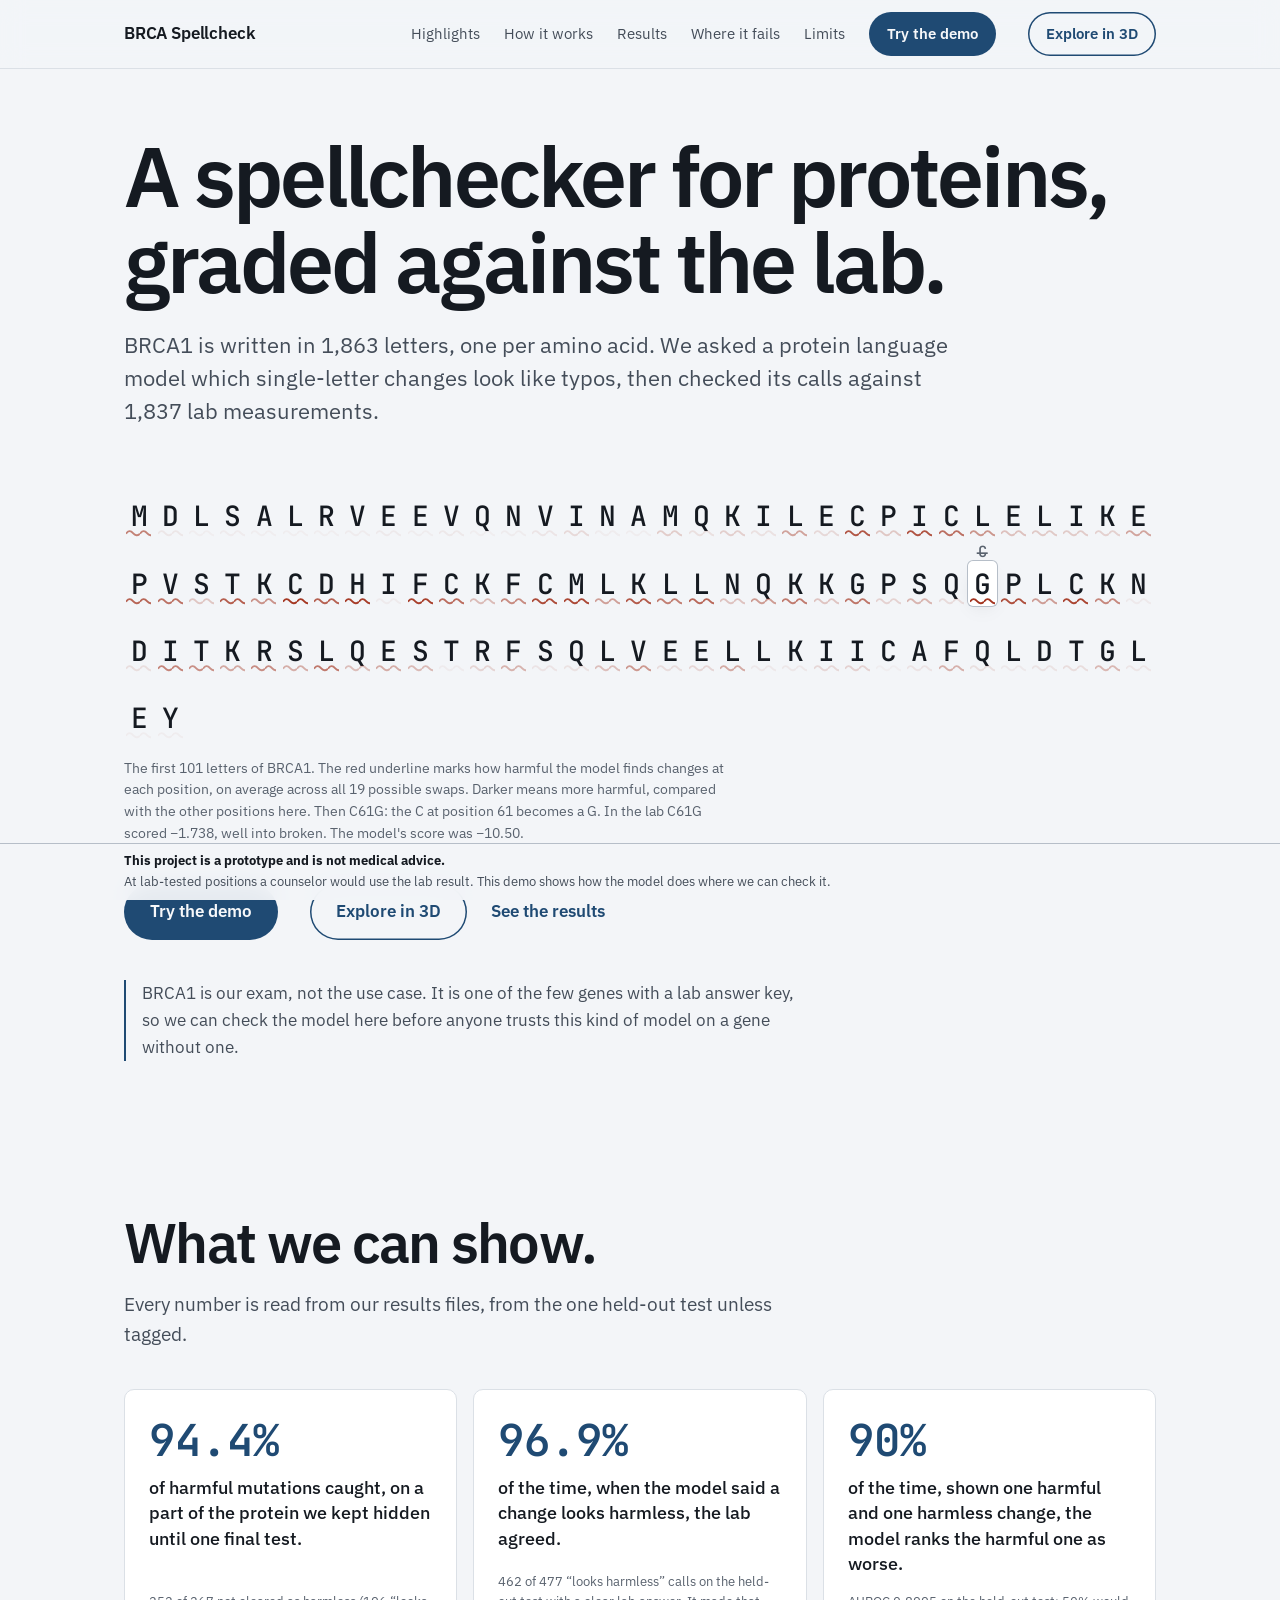
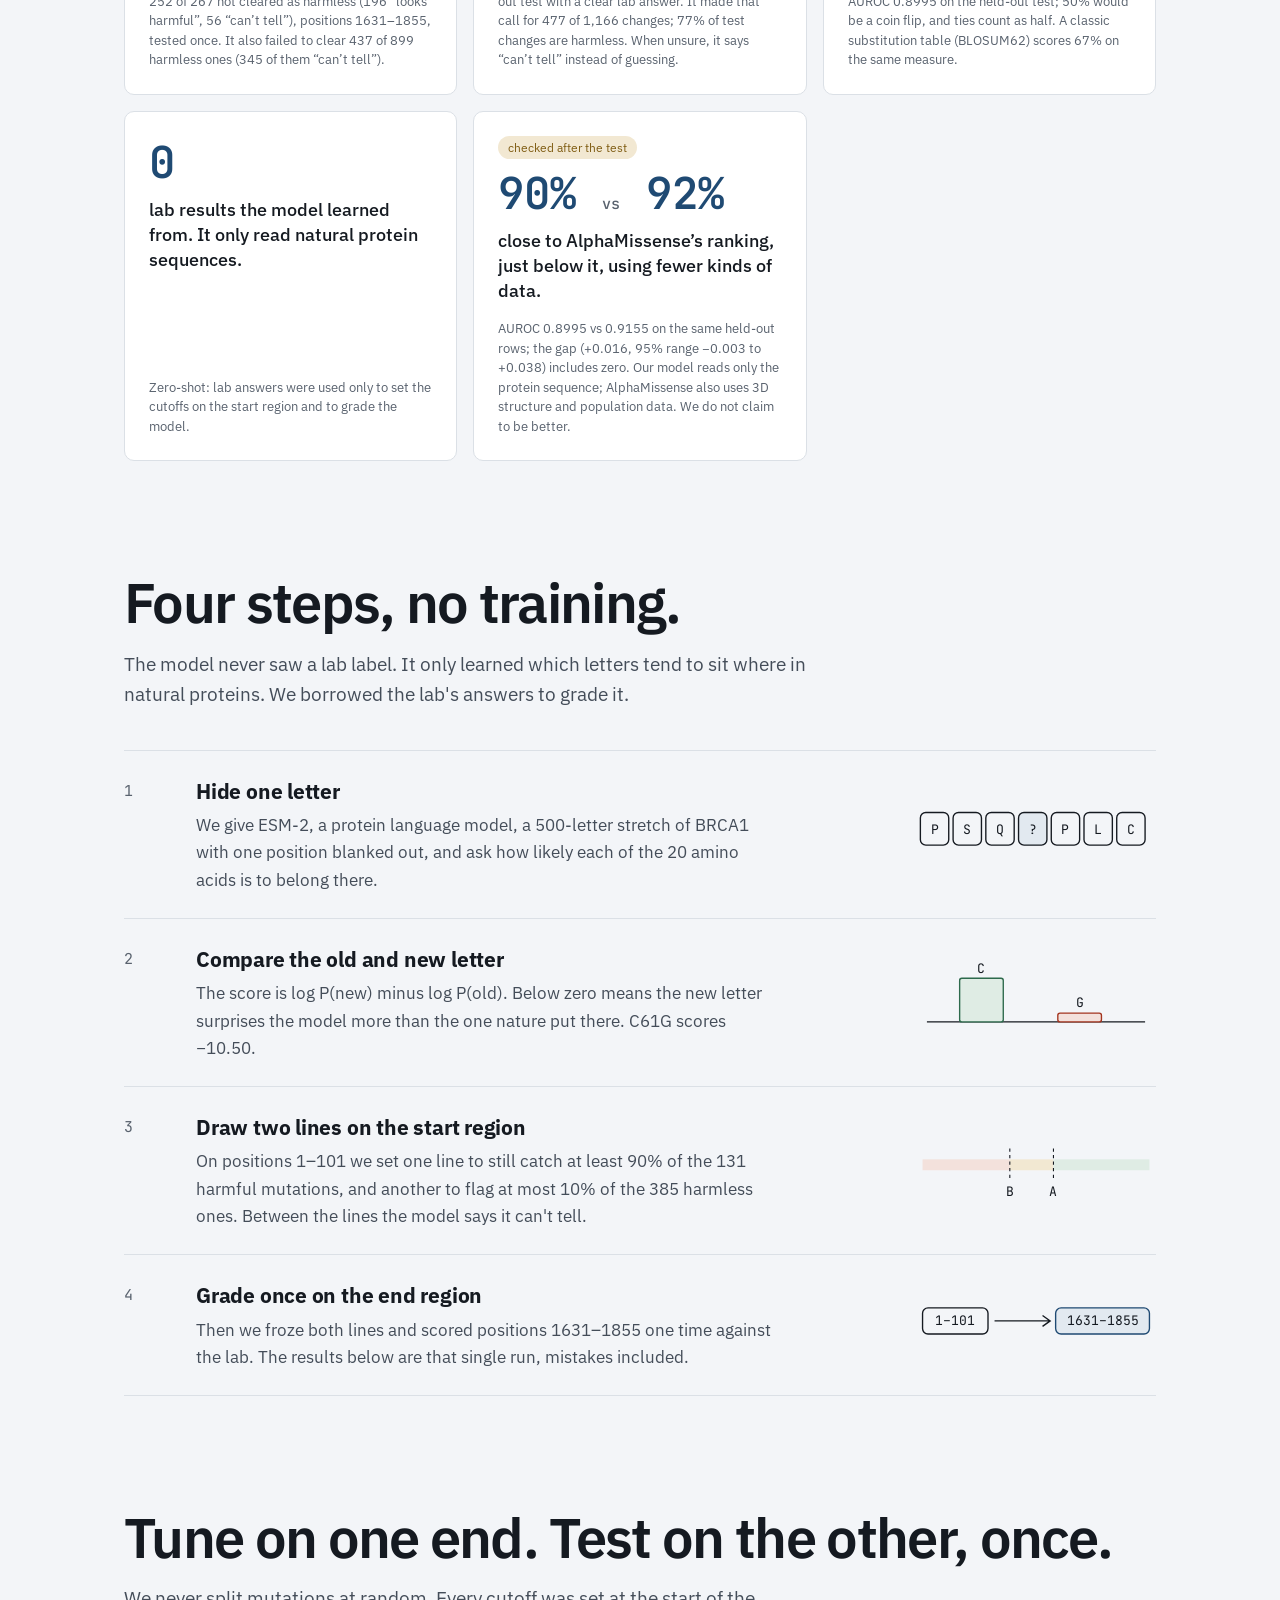
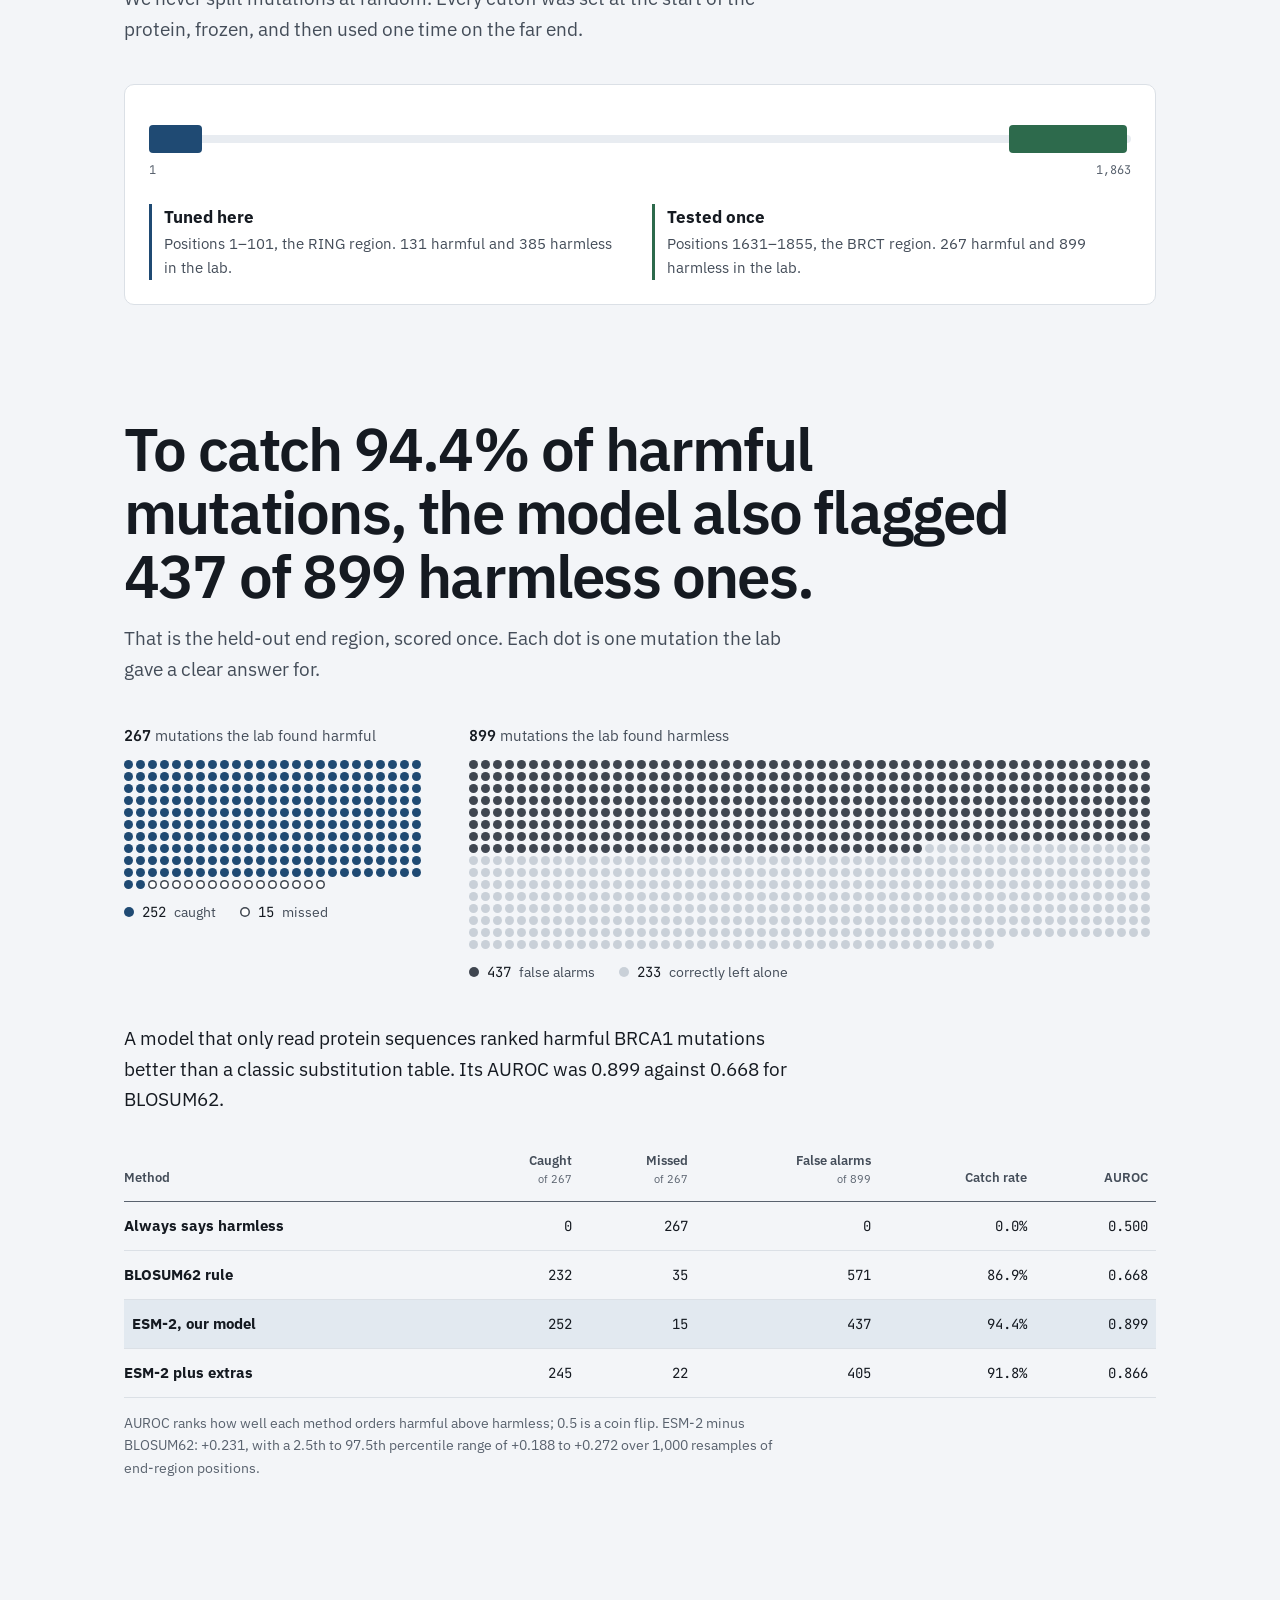
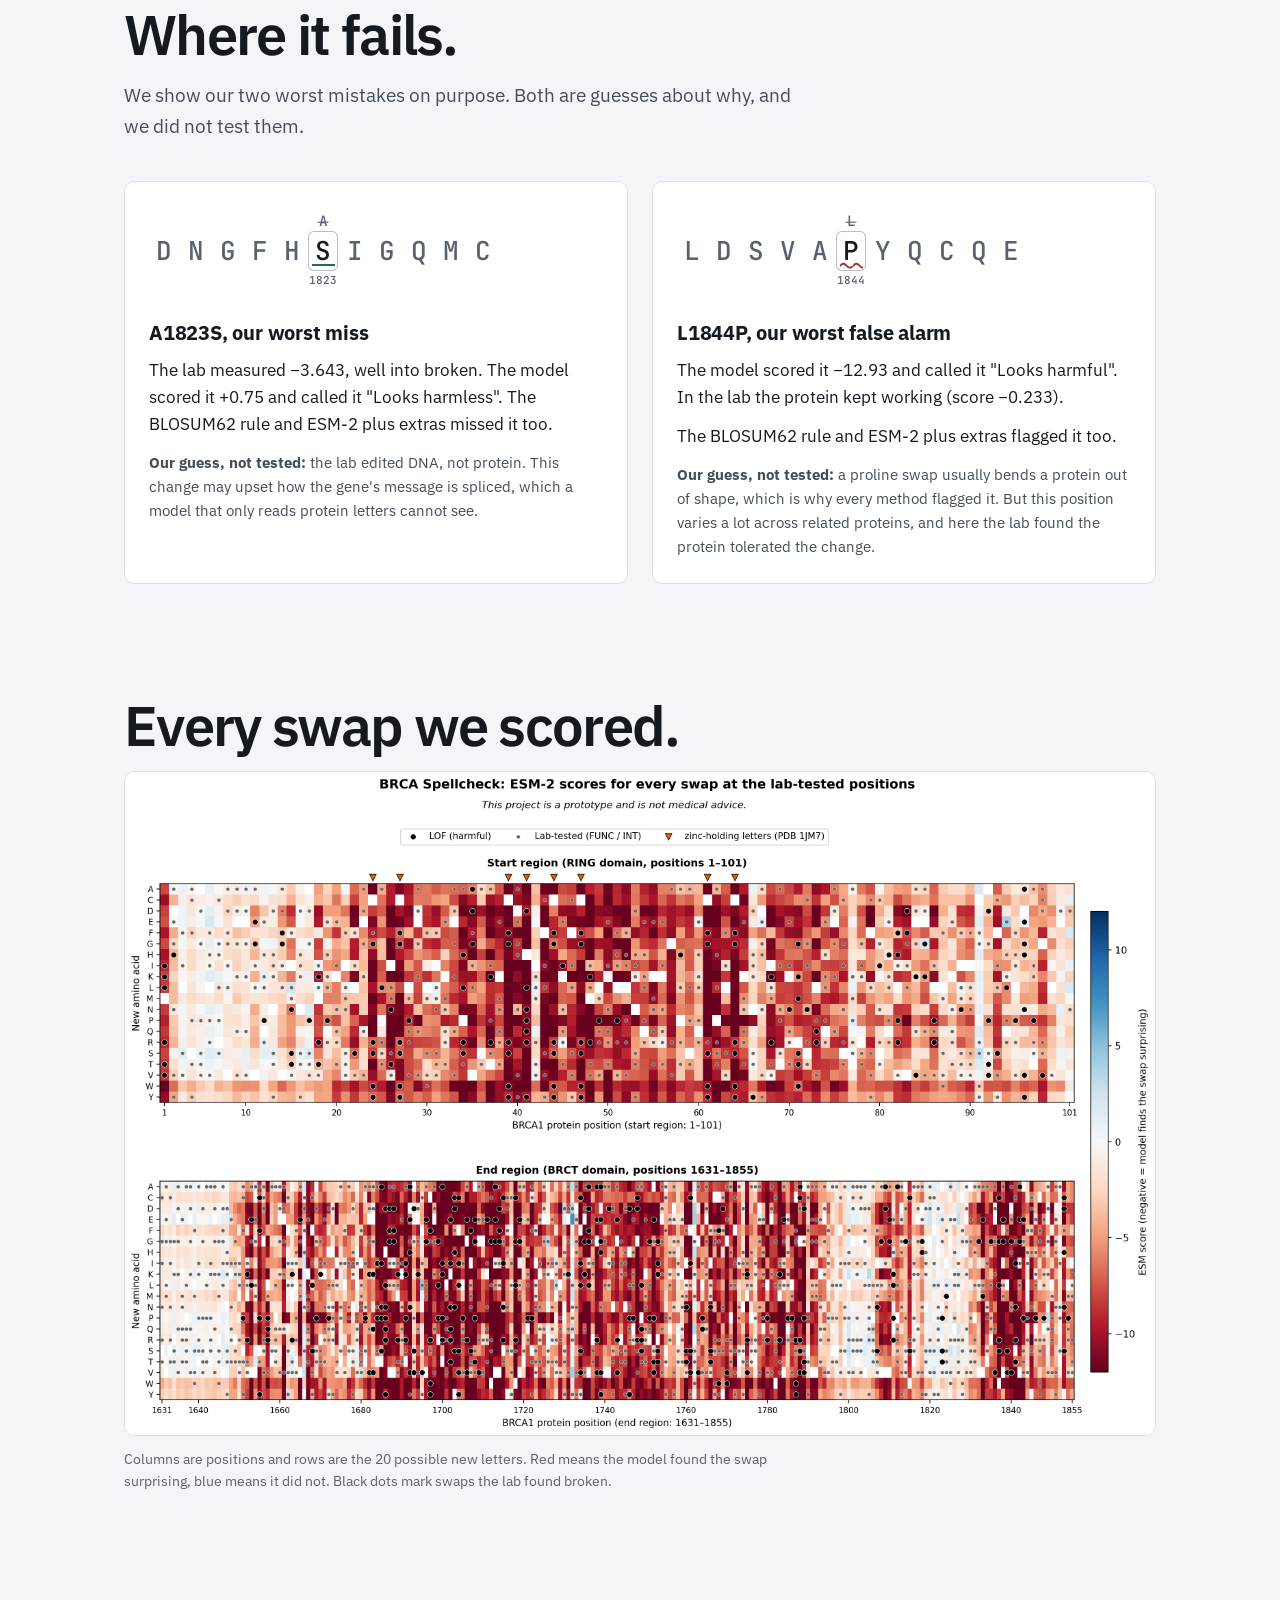
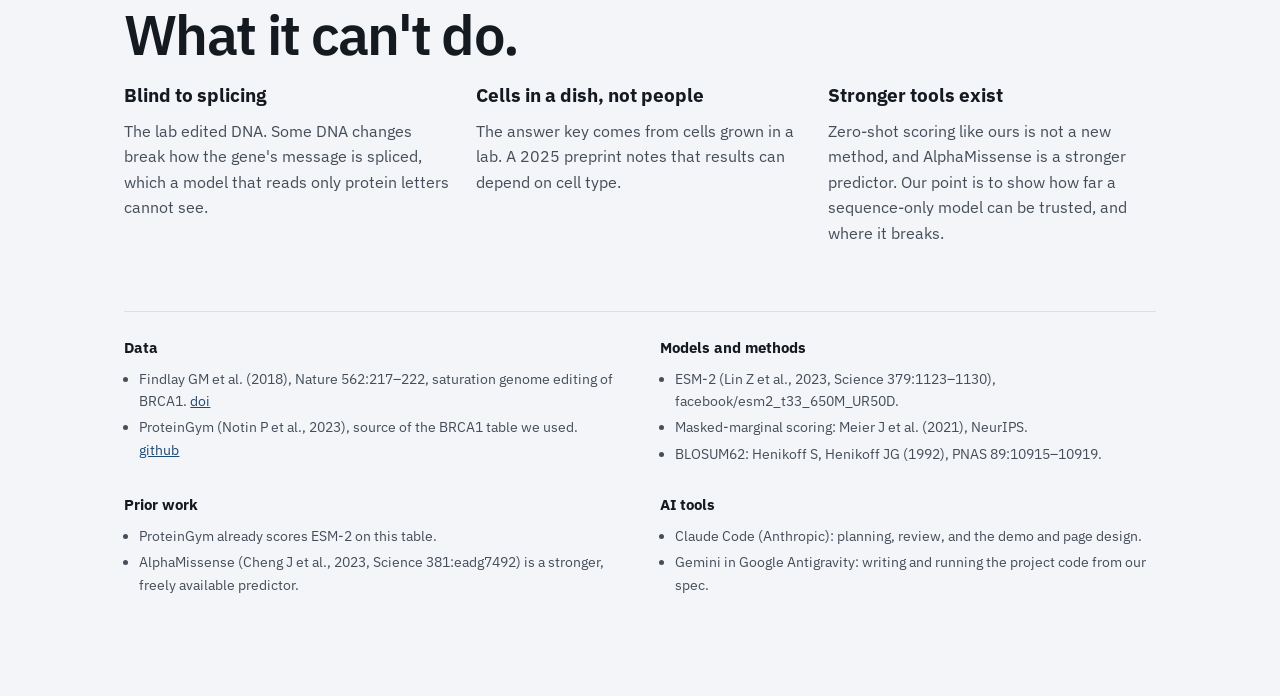
==== commit cb7892bc: "Landing: highlights section built from result files (claims-checked) Co-Authored-By: Claude Opus 5.5" ====
--- a/landing/index.html
+++ b/landing/index.html
@@ -439,6 +439,62 @@
   font-size: 17px;
 }
 
+.wins {
+  display: grid;
+  grid-template-columns: repeat(auto-fill, minmax(280px, 1fr));
+  gap: var(--s4);
+  margin-top: var(--s5);
+}
+
+.win {
+  background: var(--surface);
+  border: 1px solid var(--rule);
+  border-radius: var(--radius);
+  padding: var(--s5);
+  display: flex;
+  flex-direction: column;
+  gap: var(--s2);
+}
+
+.win-tag {
+  align-self: flex-start;
+  font-size: 12px;
+  color: var(--cant);
+  background: var(--cant-soft);
+  border-radius: 999px;
+  padding: 2px 10px;
+}
+
+.win-big {
+  margin: 0;
+  font-family: var(--mono);
+  font-size: 44px;
+  font-weight: 600;
+  color: var(--accent);
+  line-height: 1.2;
+}
+
+.win-big small {
+  font-size: 15px;
+  font-weight: 500;
+  color: var(--ink-3);
+}
+
+.win h3 {
+  margin: 0;
+  font-size: 18px;
+  font-weight: 500;
+  line-height: 1.4;
+}
+
+.win-fine {
+  margin: auto 0 0;
+  padding-top: var(--s2);
+  font-size: 13px;
+  line-height: 1.5;
+  color: var(--ink-3);
+}
+
 .fields {
   display: grid;
   grid-template-columns: minmax(0, 267fr) minmax(0, 600fr);
@@ -1091,6 +1147,7 @@
   <div class="bar-in">
     <a class="name" href="#top">BRCA Spellcheck</a>
     <nav aria-label="Sections">
+      <a href="#wins">Highlights</a>
       <a href="#how">How it works</a>
       <a href="#results">Results</a>
       <a href="#fails">Where it fails</a>
@@ -1107,6 +1164,12 @@
   <p class="cap">The first 101 letters of BRCA1. The red underline marks how harmful the model finds changes at each position, on average across all 19 possible swaps. Darker means more harmful, compared with the other positions here. Then C61G: the C at position 61 becomes a G. In the lab C61G scored −1.738, well into broken. The model's score was −10.50.</p>
   <div class="hero-cta"><a class="btn" href="https://brca-spellcheck.onrender.com/tool/">Try the demo</a> <a class="btn btn-alt" href="https://brca-spellcheck.onrender.com/explorer/">Explore in 3D</a><a class="link" href="#results">See the results</a></div>
   <p class="exam">BRCA1 is our exam, not the use case. It is one of the few genes with a lab answer key, so we can check the model here before anyone trusts this kind of model on a gene without one.</p>
+</section>
+
+<section class="sec" id="wins">
+  <h2>What we can show.</h2>
+  <p class="sub">Every number is read from our results files, from the one held-out test unless tagged.</p>
+  <div class="wins"><article class="win"><p class="win-big">94.4%</p><h3>of harmful mutations caught, on a part of the protein we kept hidden until one final test.</h3><p class="win-fine">252 of 267 not cleared as harmless (196 “looks harmful”, 56 “can’t tell”), positions 1631–1855, tested once. It also failed to clear 437 of 899 harmless ones (345 of them “can’t tell”).</p></article><article class="win"><p class="win-big">96.9%</p><h3>of the time, when the model said a change looks harmless, the lab agreed.</h3><p class="win-fine">462 of 477 “looks harmless” calls on the held-out test with a clear lab answer. It made that call for 477 of 1,166 changes; 77% of test changes are harmless. When unsure, it says “can’t tell” instead of guessing.</p></article><article class="win"><p class="win-big">90%</p><h3>of the time, shown one harmful and one harmless change, the model ranks the harmful one as worse.</h3><p class="win-fine">AUROC 0.8995 on the held-out test; 50% would be a coin flip, and ties count as half. A classic substitution table (BLOSUM62) scores 67% on the same measure.</p></article><article class="win"><p class="win-big">0</p><h3>lab results the model learned from. It only read natural protein sequences.</h3><p class="win-fine">Zero-shot: lab answers were used only to set the cutoffs on the start region and to grade the model.</p></article><article class="win"><span class="win-tag">checked after the test</span><p class="win-big">90% <small>vs</small> 92%</p><h3>close to AlphaMissense’s ranking, just below it, using fewer kinds of data.</h3><p class="win-fine">AUROC 0.8995 vs 0.9155 on the same held-out rows; the gap (+0.016, 95% range −0.003 to +0.038) includes zero. Our model reads only the protein sequence; AlphaMissense also uses 3D structure and population data. We do not claim to be better.</p></article></div>
 </section>
 
 <section class="sec" id="how">
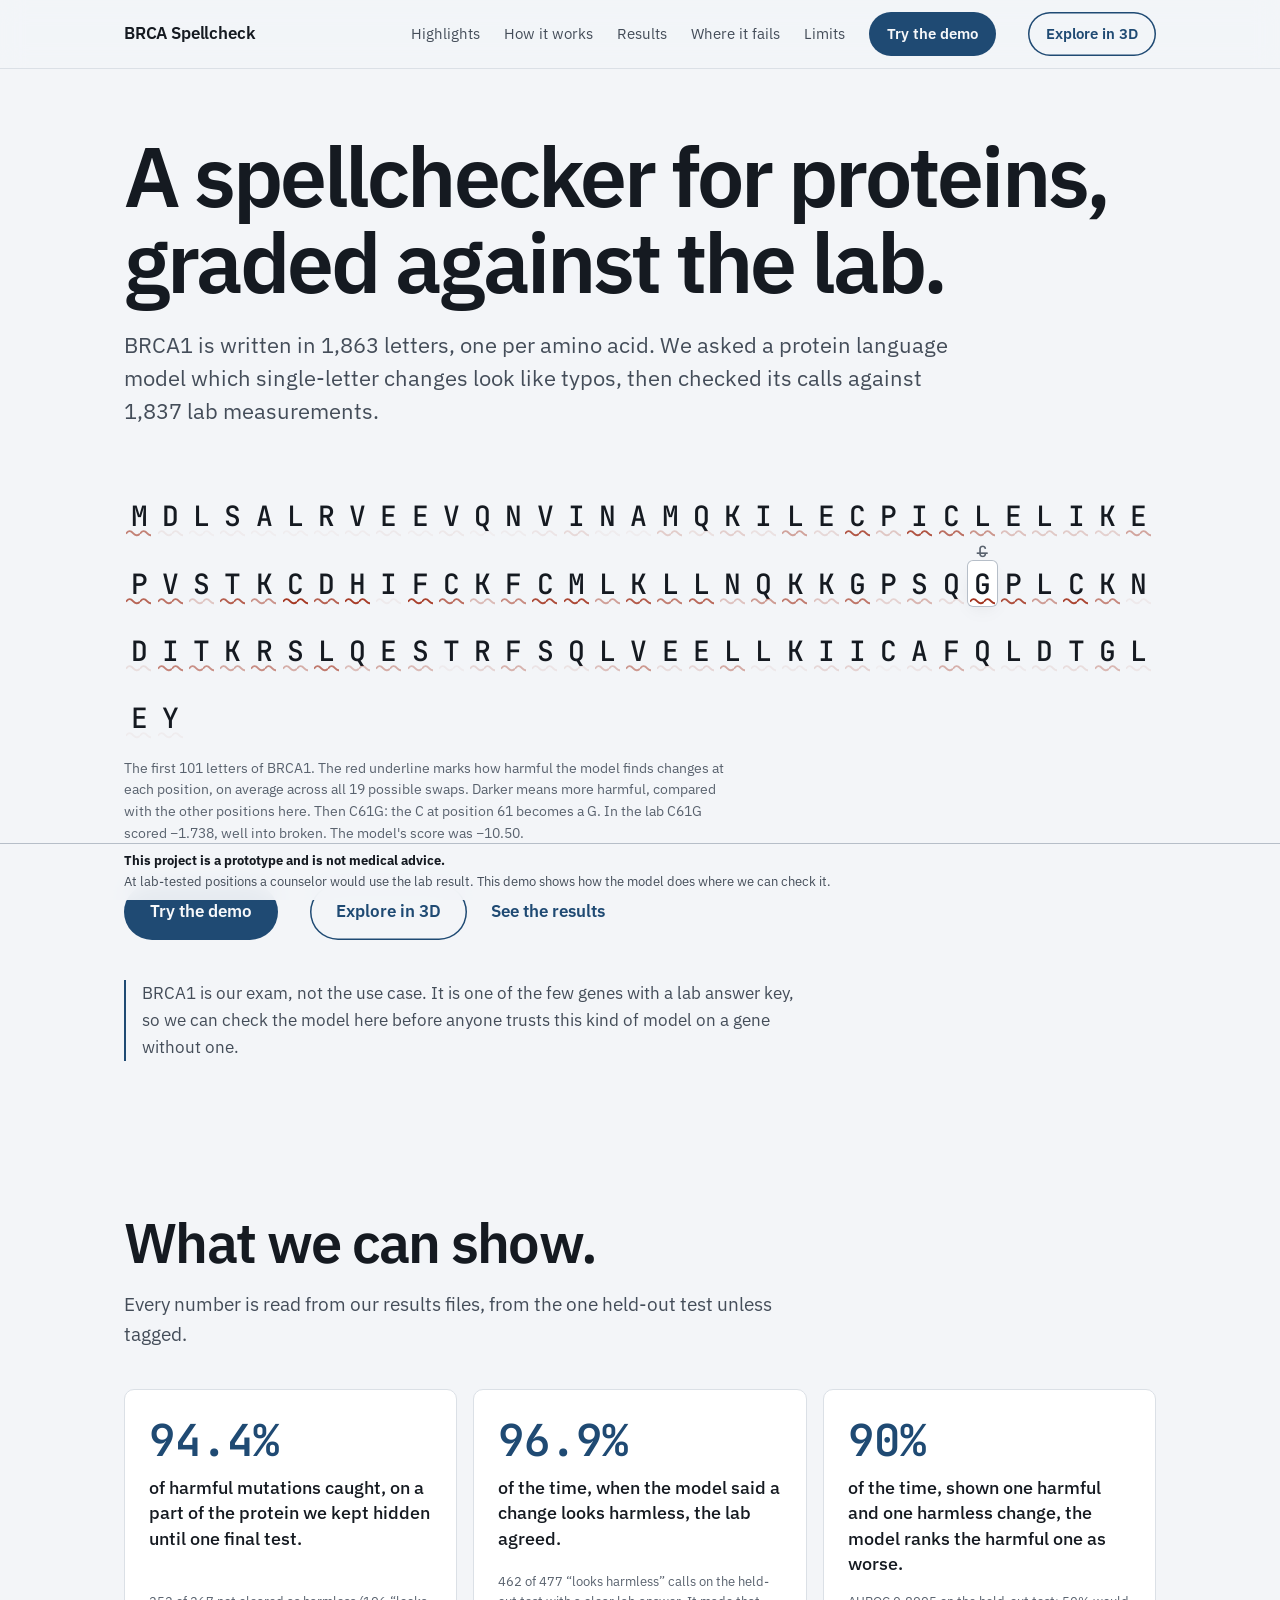
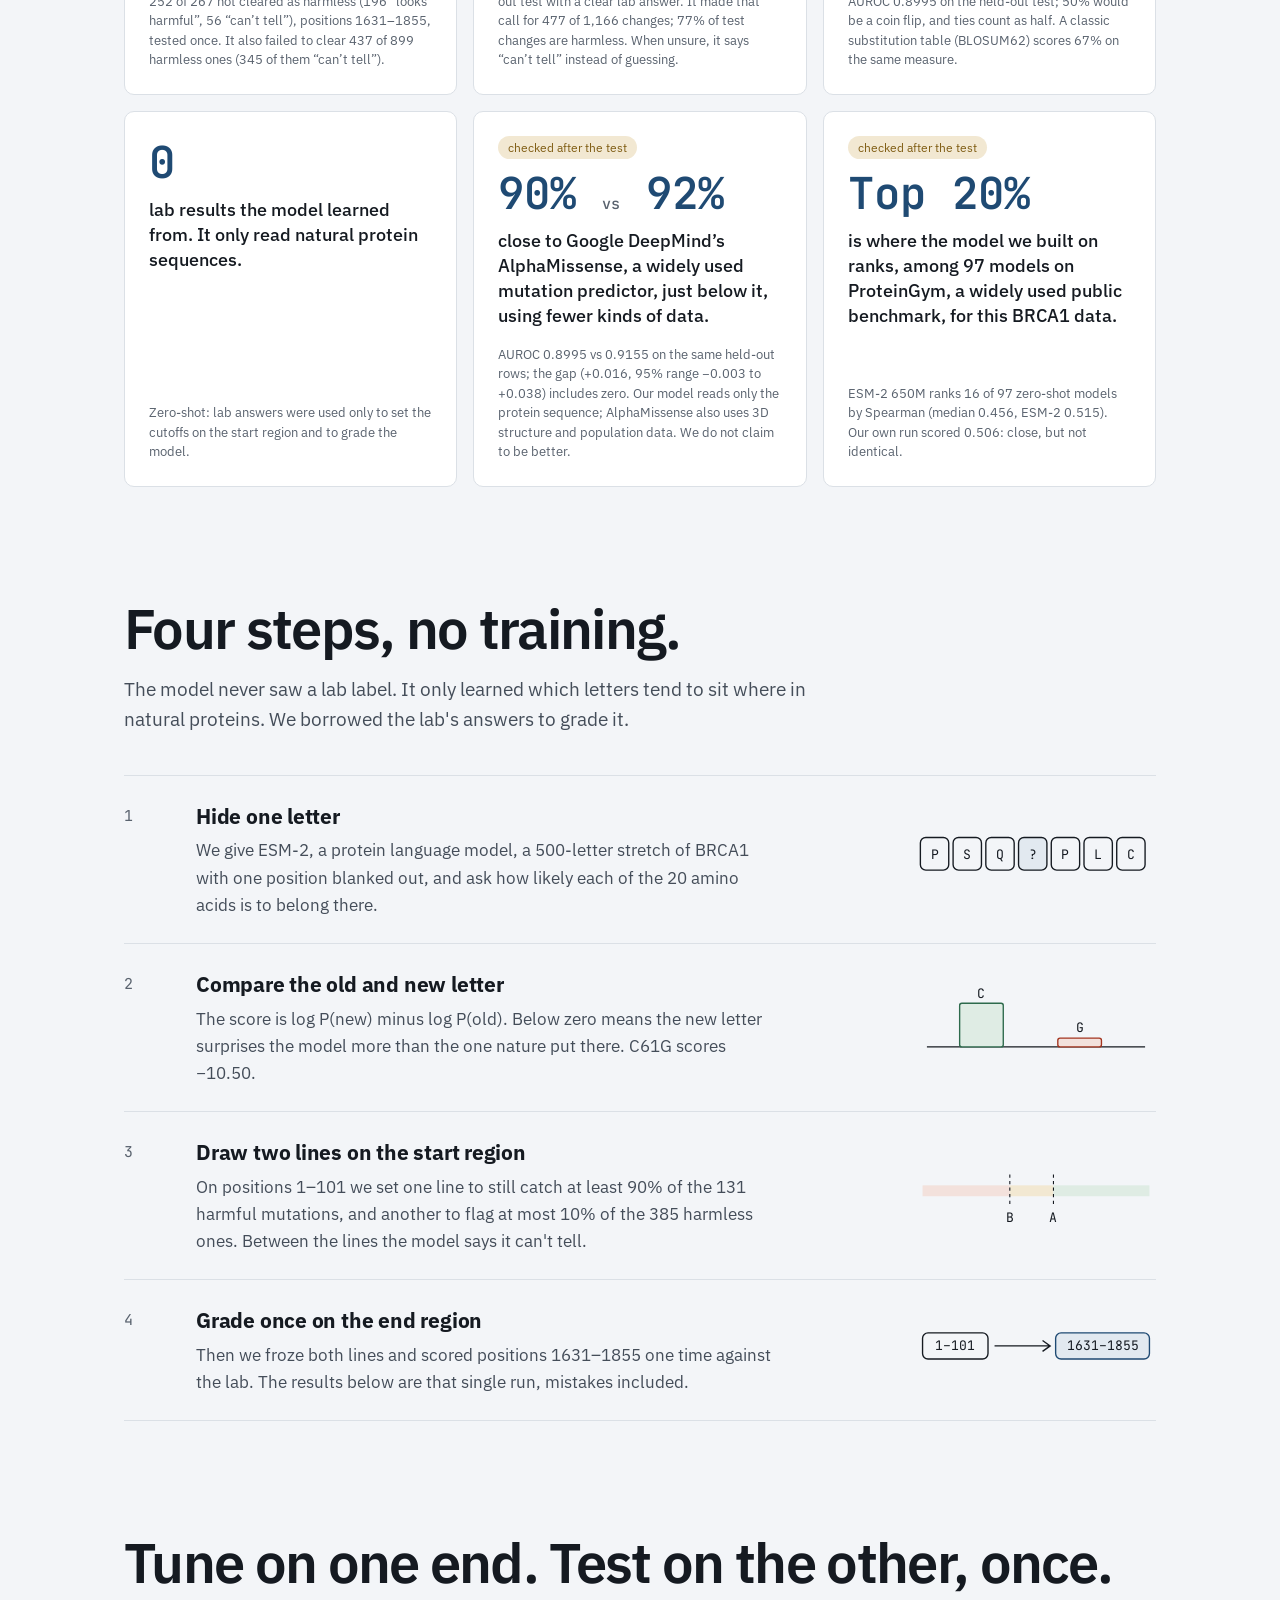
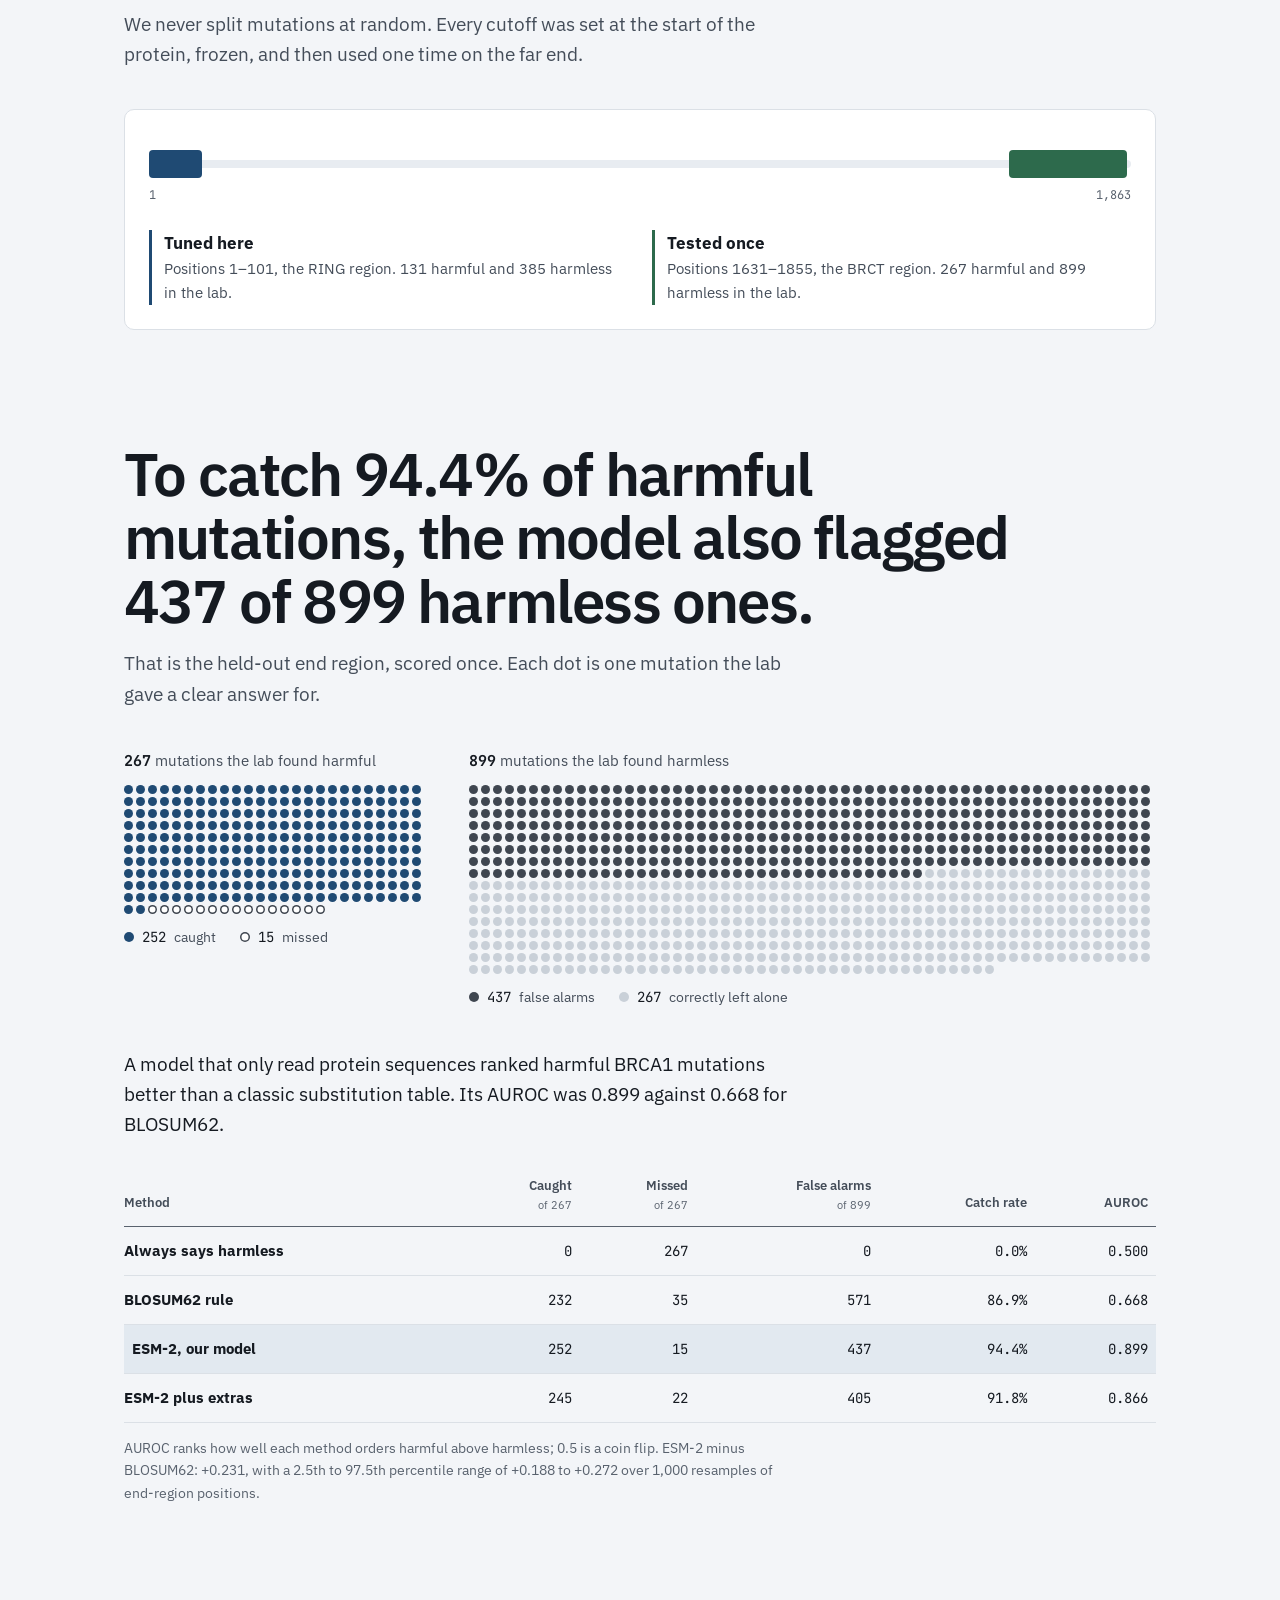
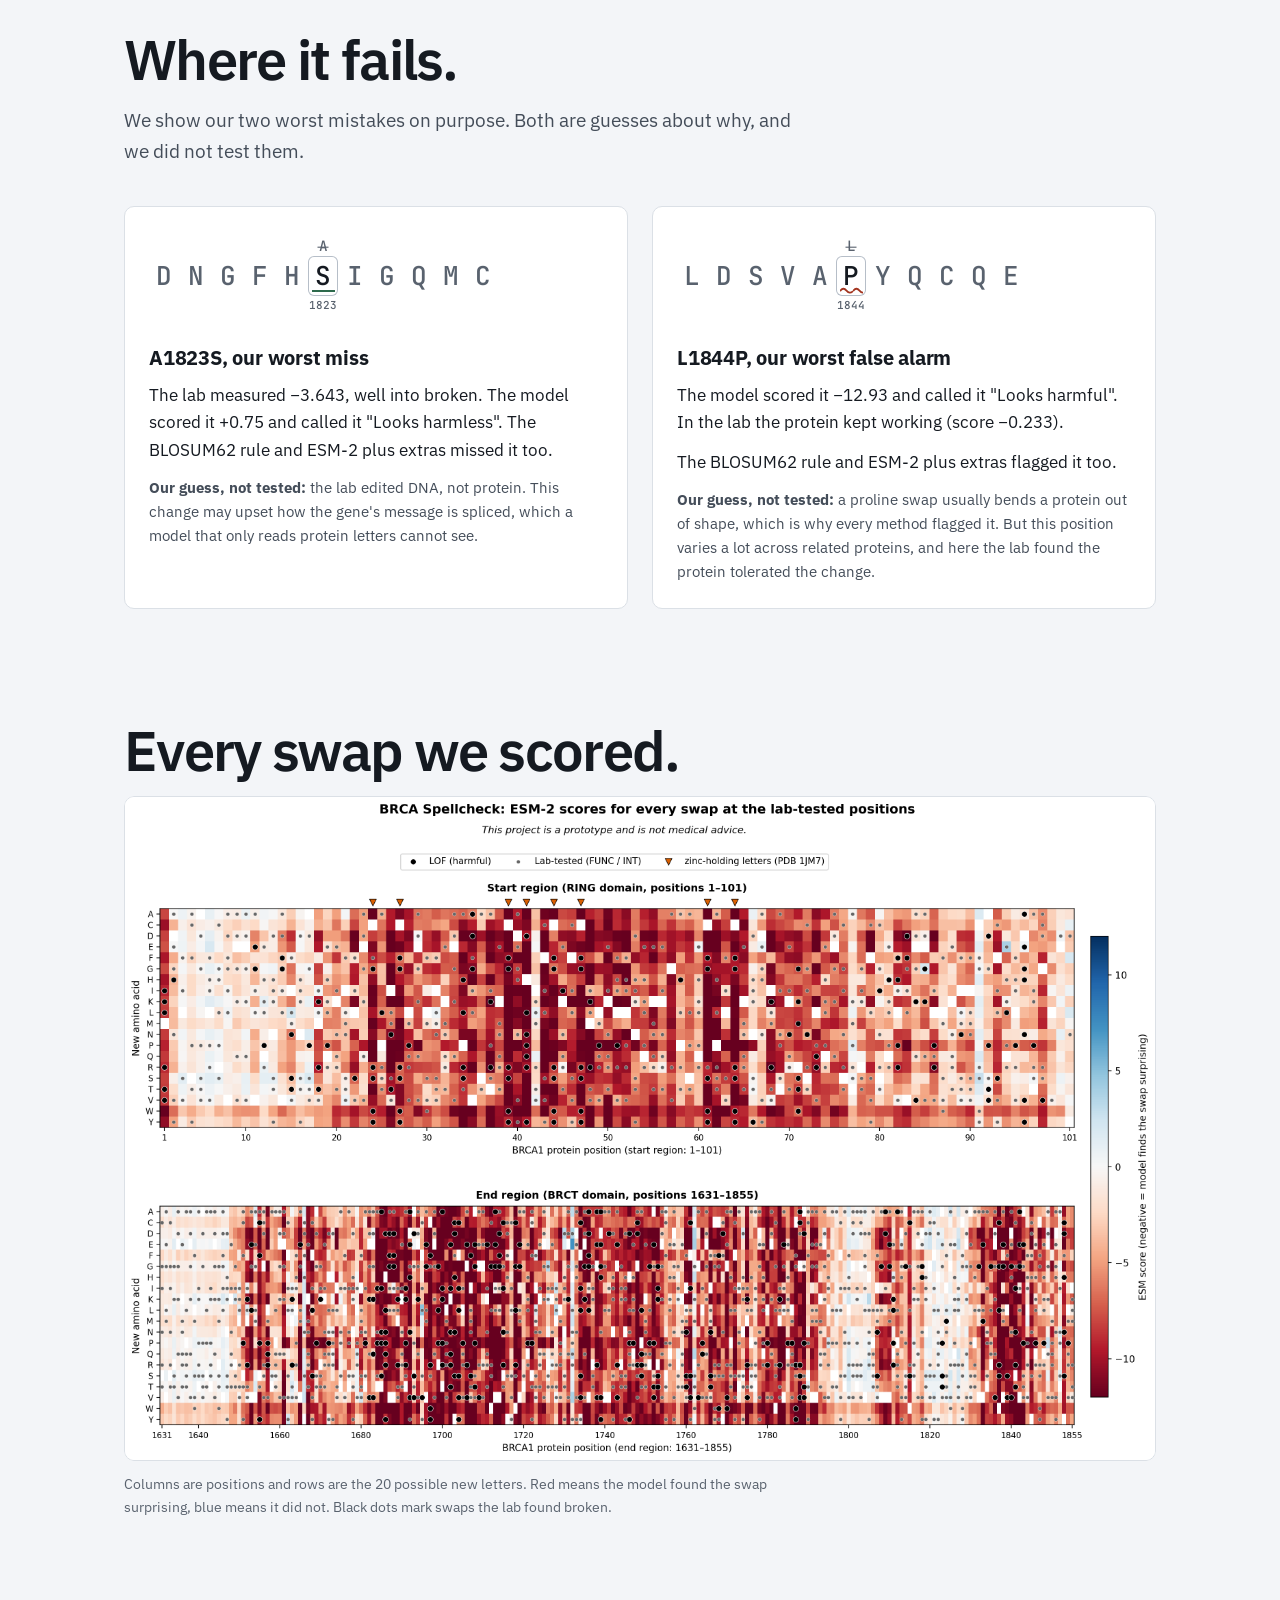
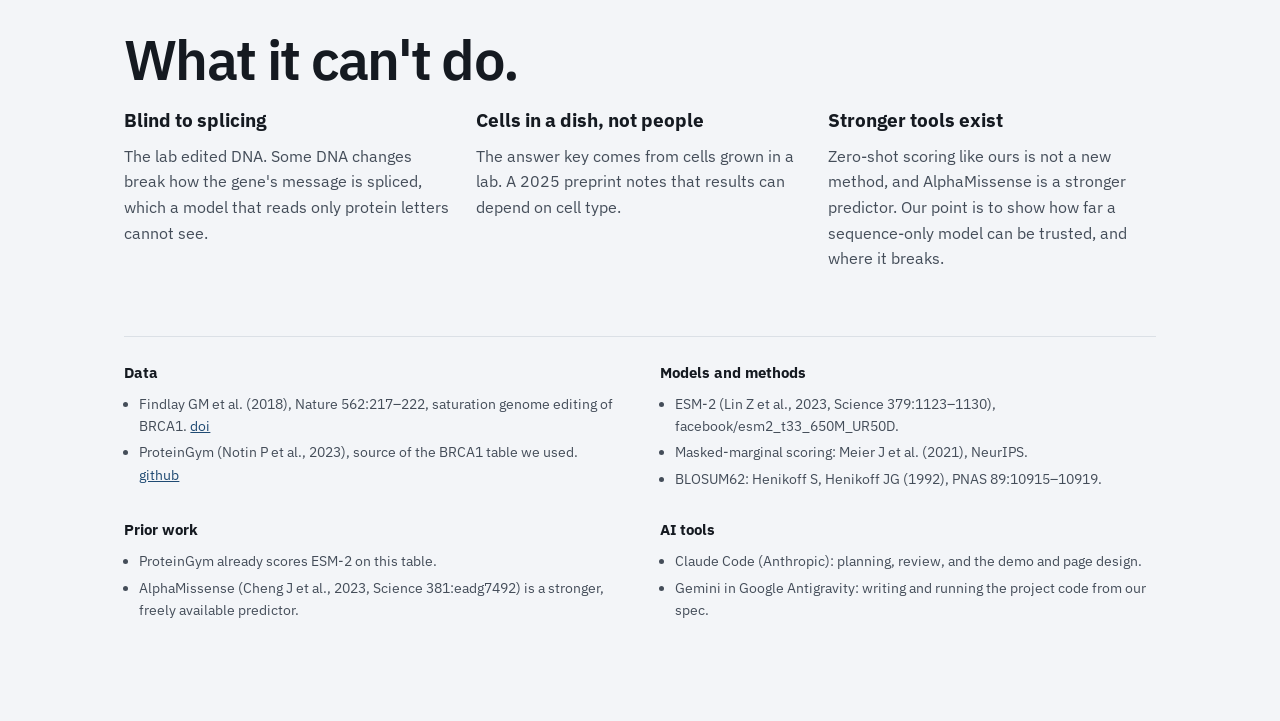
==== commit 30f6b956: "Landing: top-20% ProteinGym card, DeepMind attribution (claims-checked) Co-Authored-By: Claude Opus " ====
--- a/landing/index.html
+++ b/landing/index.html
@@ -1169,7 +1169,7 @@
 <section class="sec" id="wins">
   <h2>What we can show.</h2>
   <p class="sub">Every number is read from our results files, from the one held-out test unless tagged.</p>
-  <div class="wins"><article class="win"><p class="win-big">94.4%</p><h3>of harmful mutations caught, on a part of the protein we kept hidden until one final test.</h3><p class="win-fine">252 of 267 not cleared as harmless (196 “looks harmful”, 56 “can’t tell”), positions 1631–1855, tested once. It also failed to clear 437 of 899 harmless ones (345 of them “can’t tell”).</p></article><article class="win"><p class="win-big">96.9%</p><h3>of the time, when the model said a change looks harmless, the lab agreed.</h3><p class="win-fine">462 of 477 “looks harmless” calls on the held-out test with a clear lab answer. It made that call for 477 of 1,166 changes; 77% of test changes are harmless. When unsure, it says “can’t tell” instead of guessing.</p></article><article class="win"><p class="win-big">90%</p><h3>of the time, shown one harmful and one harmless change, the model ranks the harmful one as worse.</h3><p class="win-fine">AUROC 0.8995 on the held-out test; 50% would be a coin flip, and ties count as half. A classic substitution table (BLOSUM62) scores 67% on the same measure.</p></article><article class="win"><p class="win-big">0</p><h3>lab results the model learned from. It only read natural protein sequences.</h3><p class="win-fine">Zero-shot: lab answers were used only to set the cutoffs on the start region and to grade the model.</p></article><article class="win"><span class="win-tag">checked after the test</span><p class="win-big">90% <small>vs</small> 92%</p><h3>close to AlphaMissense’s ranking, just below it, using fewer kinds of data.</h3><p class="win-fine">AUROC 0.8995 vs 0.9155 on the same held-out rows; the gap (+0.016, 95% range −0.003 to +0.038) includes zero. Our model reads only the protein sequence; AlphaMissense also uses 3D structure and population data. We do not claim to be better.</p></article></div>
+  <div class="wins"><article class="win"><p class="win-big">94.4%</p><h3>of harmful mutations caught, on a part of the protein we kept hidden until one final test.</h3><p class="win-fine">252 of 267 not cleared as harmless (196 “looks harmful”, 56 “can’t tell”), positions 1631–1855, tested once. It also failed to clear 437 of 899 harmless ones (345 of them “can’t tell”).</p></article><article class="win"><p class="win-big">96.9%</p><h3>of the time, when the model said a change looks harmless, the lab agreed.</h3><p class="win-fine">462 of 477 “looks harmless” calls on the held-out test with a clear lab answer. It made that call for 477 of 1,166 changes; 77% of test changes are harmless. When unsure, it says “can’t tell” instead of guessing.</p></article><article class="win"><p class="win-big">90%</p><h3>of the time, shown one harmful and one harmless change, the model ranks the harmful one as worse.</h3><p class="win-fine">AUROC 0.8995 on the held-out test; 50% would be a coin flip, and ties count as half. A classic substitution table (BLOSUM62) scores 67% on the same measure.</p></article><article class="win"><p class="win-big">0</p><h3>lab results the model learned from. It only read natural protein sequences.</h3><p class="win-fine">Zero-shot: lab answers were used only to set the cutoffs on the start region and to grade the model.</p></article><article class="win"><span class="win-tag">checked after the test</span><p class="win-big">90% <small>vs</small> 92%</p><h3>close to Google DeepMind’s AlphaMissense, a widely used mutation predictor, just below it, using fewer kinds of data.</h3><p class="win-fine">AUROC 0.8995 vs 0.9155 on the same held-out rows; the gap (+0.016, 95% range −0.003 to +0.038) includes zero. Our model reads only the protein sequence; AlphaMissense also uses 3D structure and population data. We do not claim to be better.</p></article><article class="win"><span class="win-tag">checked after the test</span><p class="win-big">Top 20%</p><h3>is where the model we built on ranks, among 97 models on ProteinGym, a widely used public benchmark, for this BRCA1 data.</h3><p class="win-fine">ESM-2 650M ranks 16 of 97 zero-shot models by Spearman (median 0.456, ESM-2 0.515). Our own run scored 0.506: close, but not identical.</p></article></div>
 </section>
 
 <section class="sec" id="how">
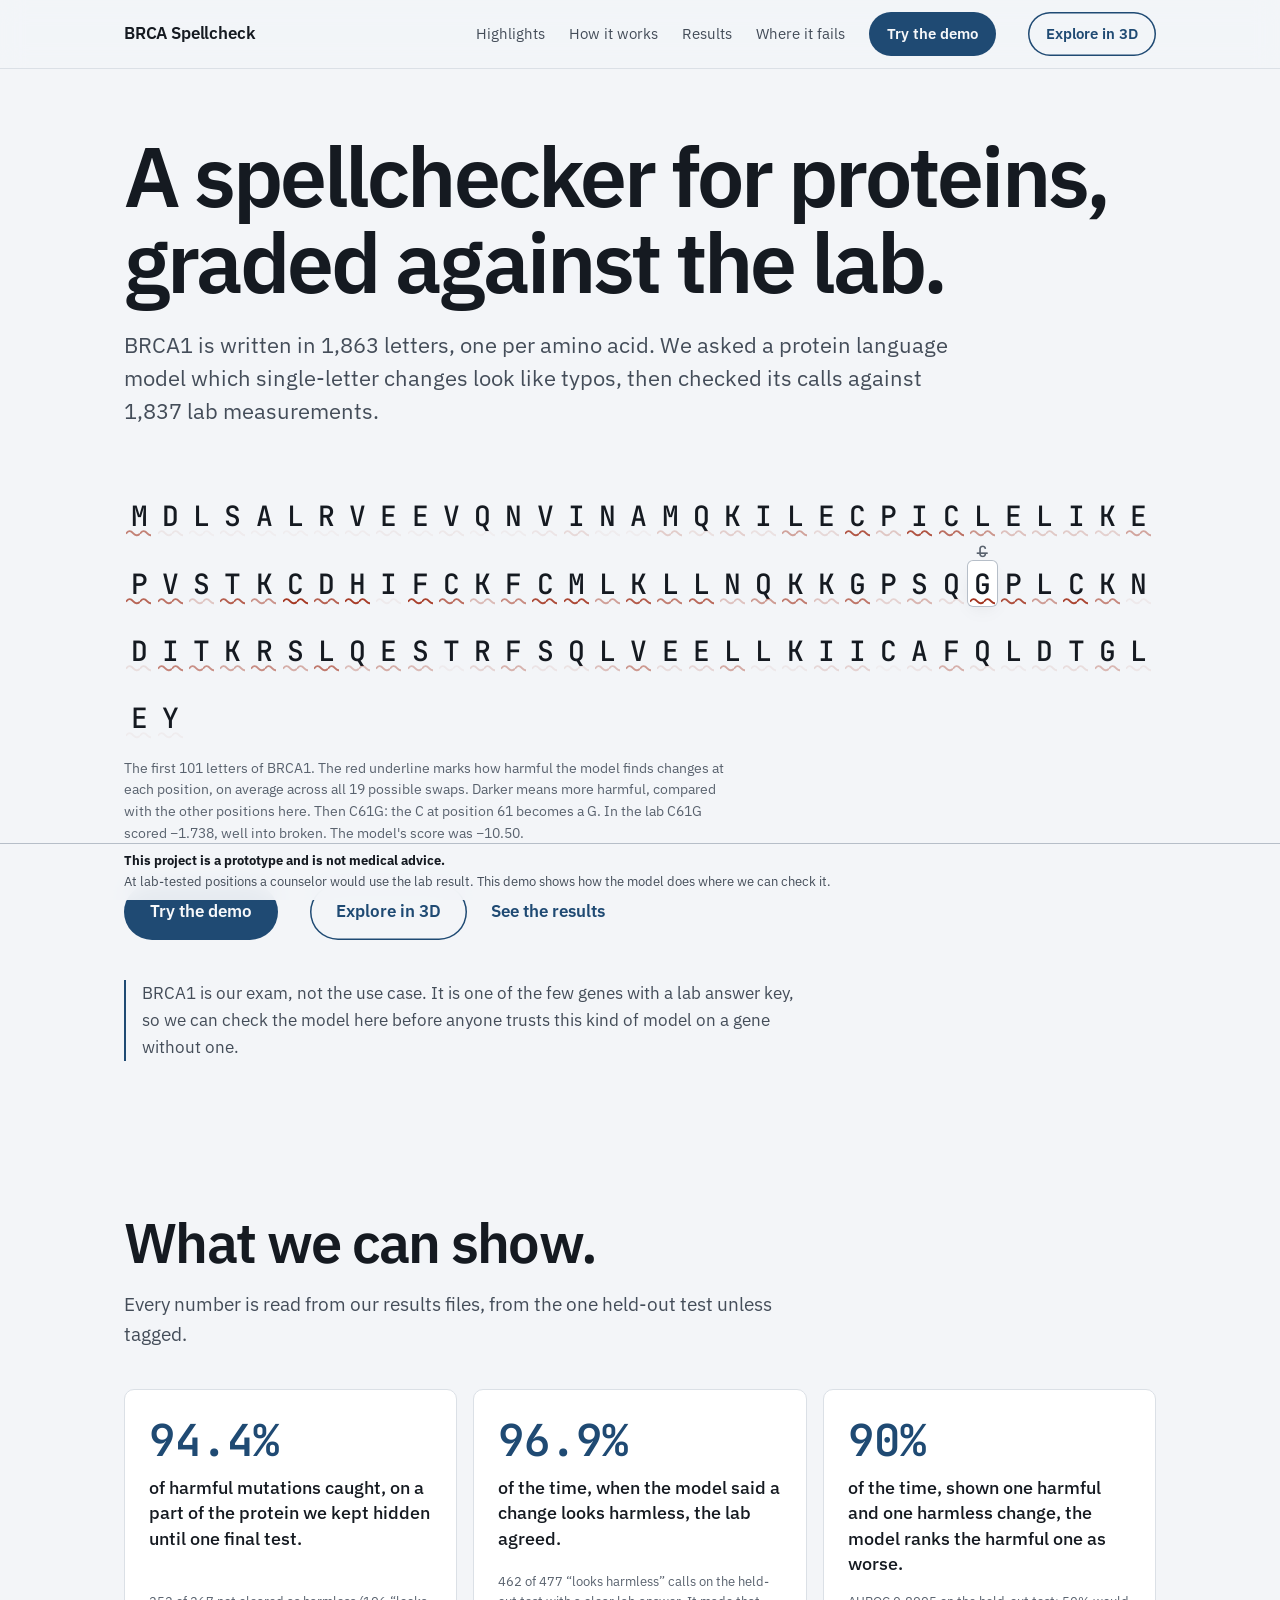
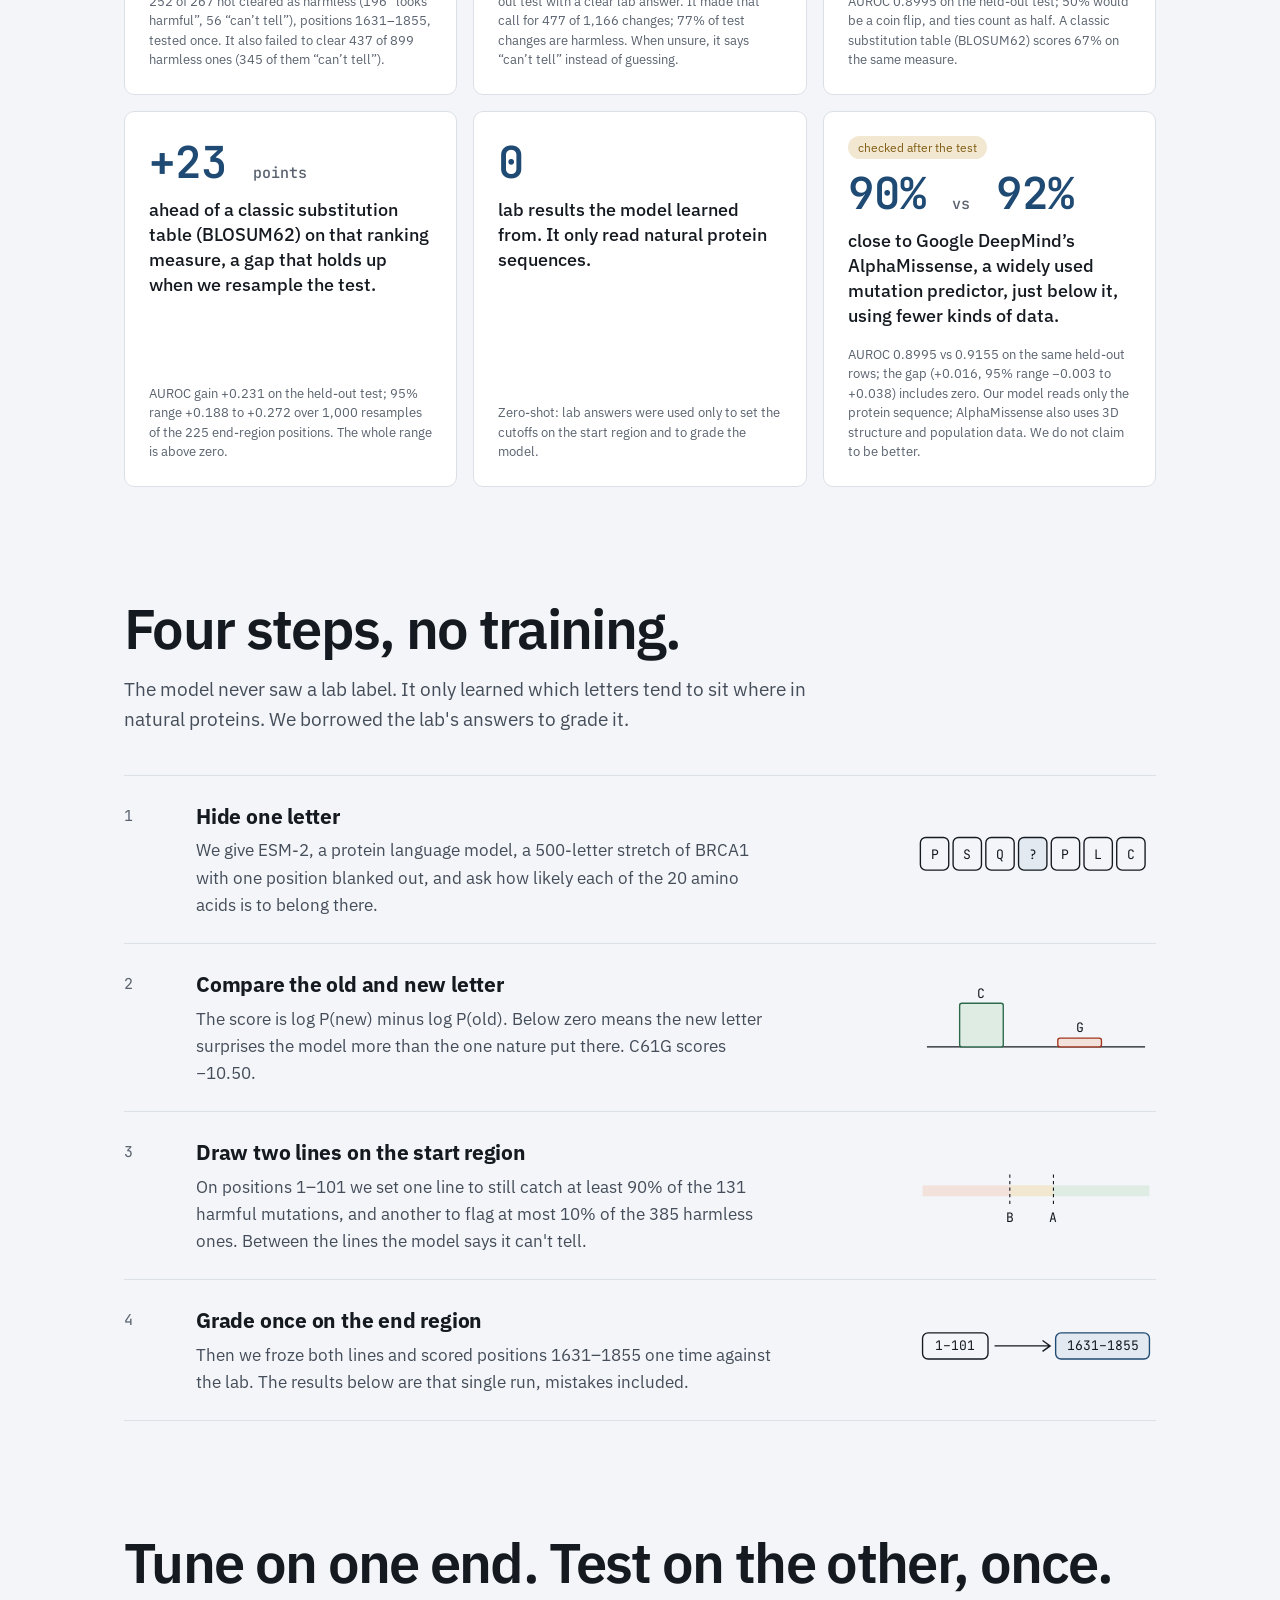
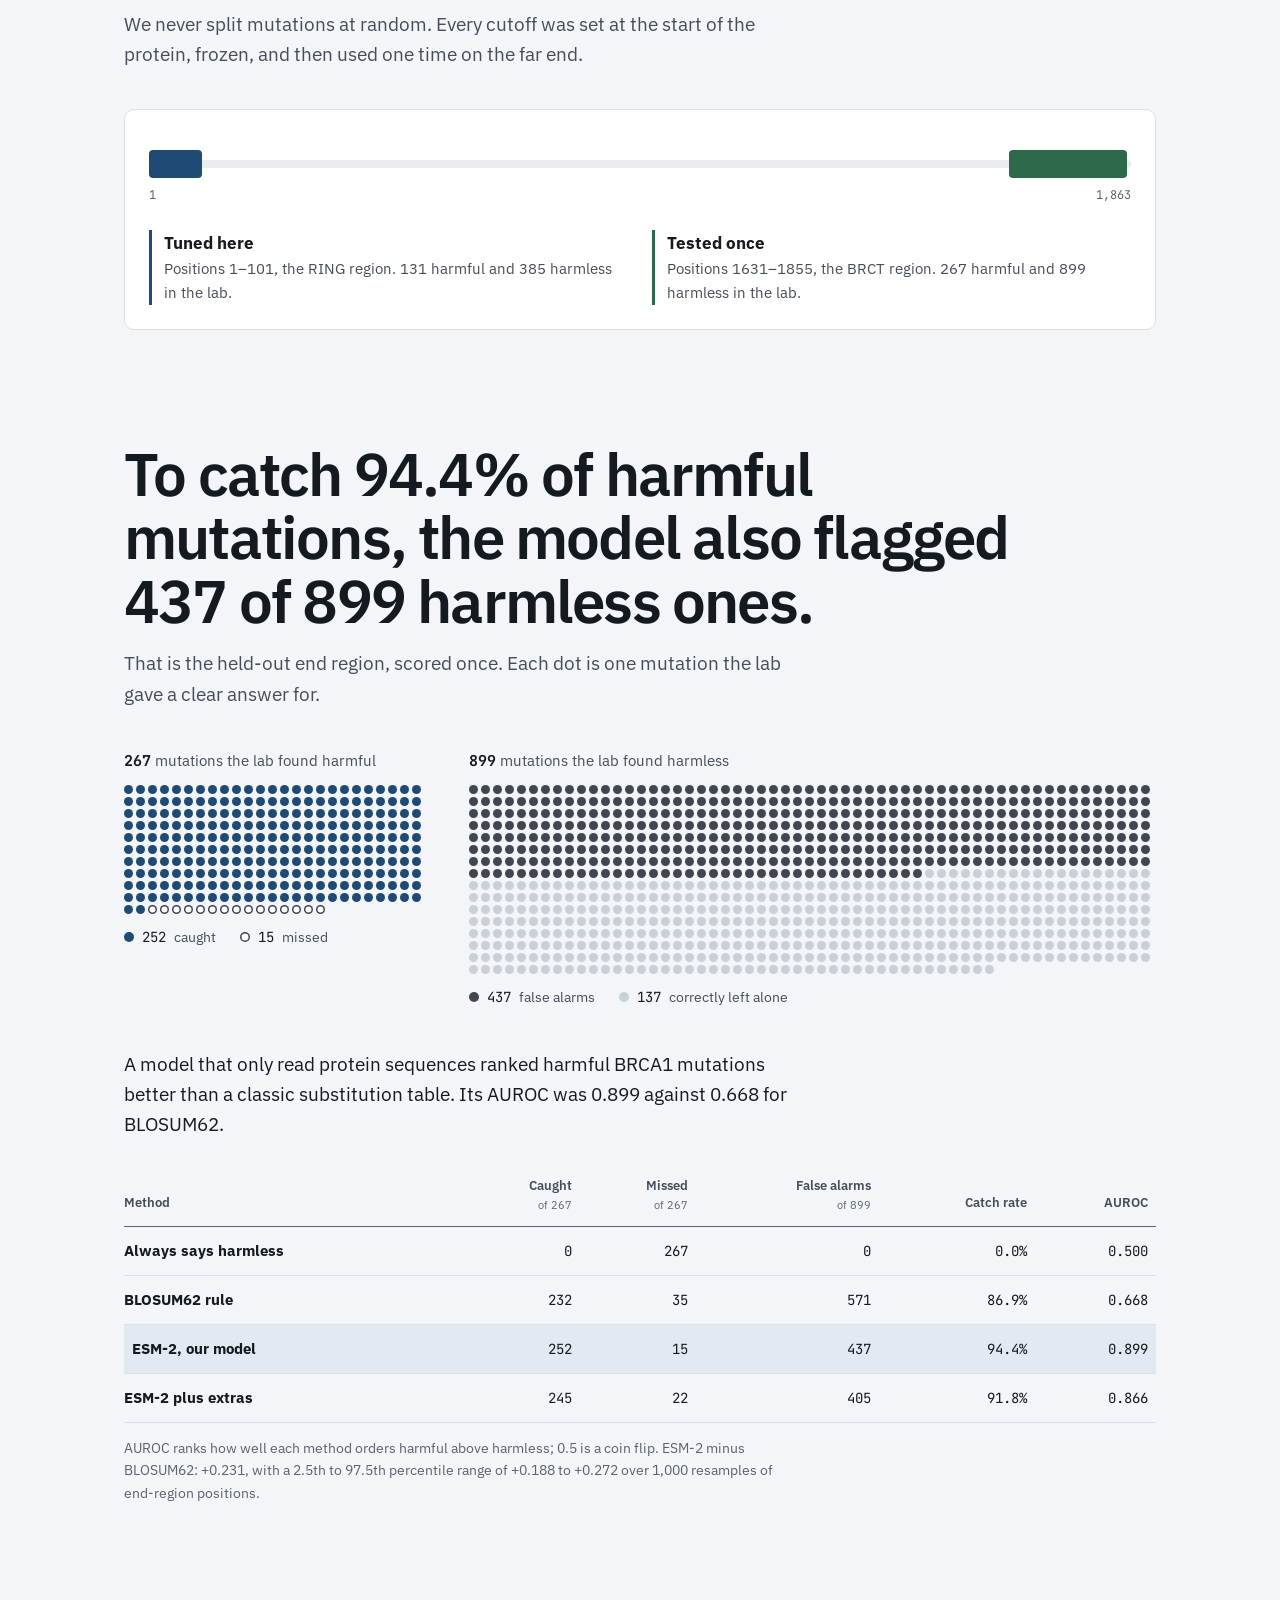
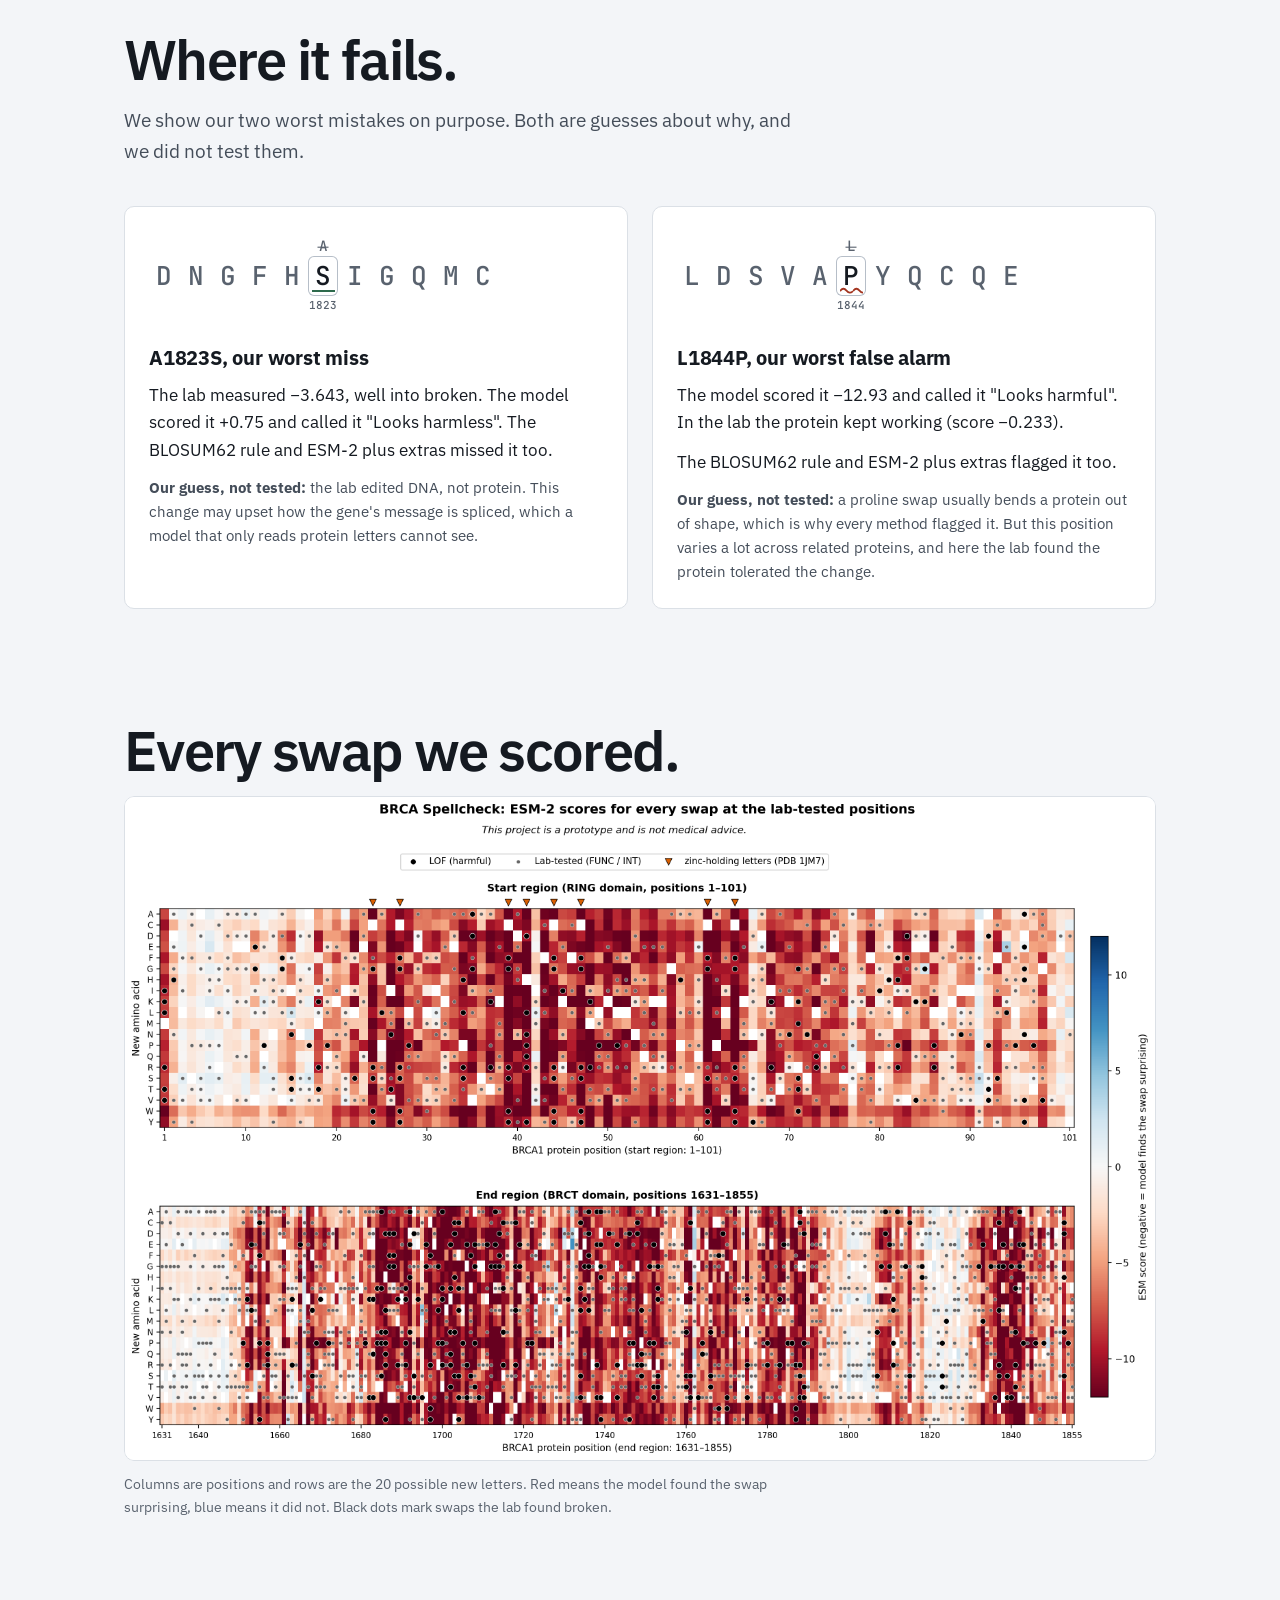
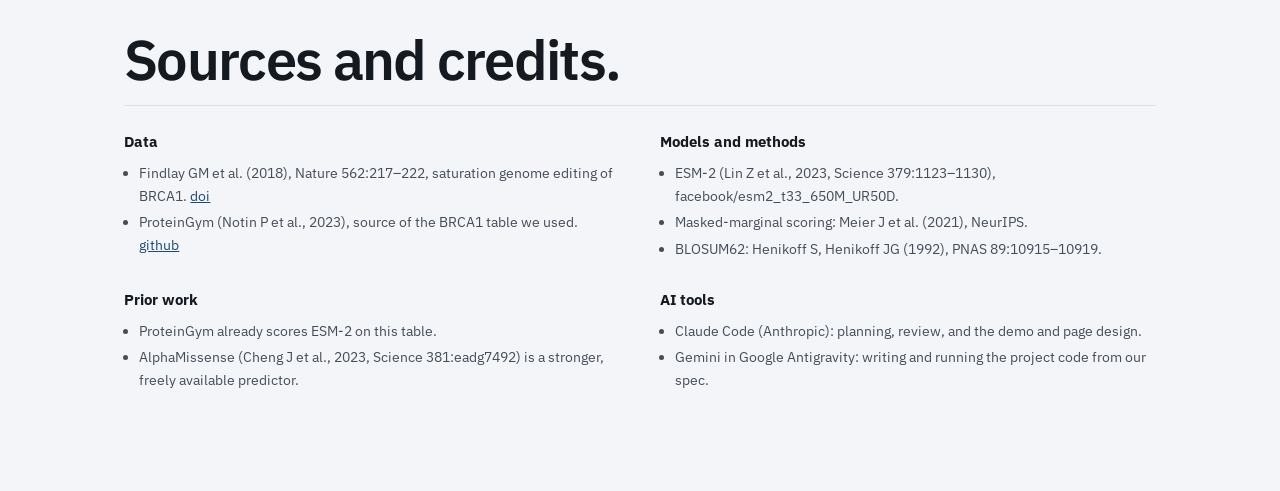
==== commit 283f9f1b: "Landing: swap ProteinGym rank card for held-out gain over BLOSUM62; drop limits section The highligh" ====
--- a/landing/index.html
+++ b/landing/index.html
@@ -1151,7 +1151,6 @@
       <a href="#how">How it works</a>
       <a href="#results">Results</a>
       <a href="#fails">Where it fails</a>
-      <a href="#limits">Limits</a>
     </nav>
     <a class="btn" href="https://brca-spellcheck.onrender.com/tool/">Try the demo</a> <a class="btn btn-alt" href="https://brca-spellcheck.onrender.com/explorer/">Explore in 3D</a>
   </div>
@@ -1169,7 +1168,7 @@
 <section class="sec" id="wins">
   <h2>What we can show.</h2>
   <p class="sub">Every number is read from our results files, from the one held-out test unless tagged.</p>
-  <div class="wins"><article class="win"><p class="win-big">94.4%</p><h3>of harmful mutations caught, on a part of the protein we kept hidden until one final test.</h3><p class="win-fine">252 of 267 not cleared as harmless (196 “looks harmful”, 56 “can’t tell”), positions 1631–1855, tested once. It also failed to clear 437 of 899 harmless ones (345 of them “can’t tell”).</p></article><article class="win"><p class="win-big">96.9%</p><h3>of the time, when the model said a change looks harmless, the lab agreed.</h3><p class="win-fine">462 of 477 “looks harmless” calls on the held-out test with a clear lab answer. It made that call for 477 of 1,166 changes; 77% of test changes are harmless. When unsure, it says “can’t tell” instead of guessing.</p></article><article class="win"><p class="win-big">90%</p><h3>of the time, shown one harmful and one harmless change, the model ranks the harmful one as worse.</h3><p class="win-fine">AUROC 0.8995 on the held-out test; 50% would be a coin flip, and ties count as half. A classic substitution table (BLOSUM62) scores 67% on the same measure.</p></article><article class="win"><p class="win-big">0</p><h3>lab results the model learned from. It only read natural protein sequences.</h3><p class="win-fine">Zero-shot: lab answers were used only to set the cutoffs on the start region and to grade the model.</p></article><article class="win"><span class="win-tag">checked after the test</span><p class="win-big">90% <small>vs</small> 92%</p><h3>close to Google DeepMind’s AlphaMissense, a widely used mutation predictor, just below it, using fewer kinds of data.</h3><p class="win-fine">AUROC 0.8995 vs 0.9155 on the same held-out rows; the gap (+0.016, 95% range −0.003 to +0.038) includes zero. Our model reads only the protein sequence; AlphaMissense also uses 3D structure and population data. We do not claim to be better.</p></article><article class="win"><span class="win-tag">checked after the test</span><p class="win-big">Top 20%</p><h3>is where the model we built on ranks, among 97 models on ProteinGym, a widely used public benchmark, for this BRCA1 data.</h3><p class="win-fine">ESM-2 650M ranks 16 of 97 zero-shot models by Spearman (median 0.456, ESM-2 0.515). Our own run scored 0.506: close, but not identical.</p></article></div>
+  <div class="wins"><article class="win"><p class="win-big">94.4%</p><h3>of harmful mutations caught, on a part of the protein we kept hidden until one final test.</h3><p class="win-fine">252 of 267 not cleared as harmless (196 “looks harmful”, 56 “can’t tell”), positions 1631–1855, tested once. It also failed to clear 437 of 899 harmless ones (345 of them “can’t tell”).</p></article><article class="win"><p class="win-big">96.9%</p><h3>of the time, when the model said a change looks harmless, the lab agreed.</h3><p class="win-fine">462 of 477 “looks harmless” calls on the held-out test with a clear lab answer. It made that call for 477 of 1,166 changes; 77% of test changes are harmless. When unsure, it says “can’t tell” instead of guessing.</p></article><article class="win"><p class="win-big">90%</p><h3>of the time, shown one harmful and one harmless change, the model ranks the harmful one as worse.</h3><p class="win-fine">AUROC 0.8995 on the held-out test; 50% would be a coin flip, and ties count as half. A classic substitution table (BLOSUM62) scores 67% on the same measure.</p></article><article class="win"><p class="win-big">+23 <small>points</small></p><h3>ahead of a classic substitution table (BLOSUM62) on that ranking measure, a gap that holds up when we resample the test.</h3><p class="win-fine">AUROC gain +0.231 on the held-out test; 95% range +0.188 to +0.272 over 1,000 resamples of the 225 end-region positions. The whole range is above zero.</p></article><article class="win"><p class="win-big">0</p><h3>lab results the model learned from. It only read natural protein sequences.</h3><p class="win-fine">Zero-shot: lab answers were used only to set the cutoffs on the start region and to grade the model.</p></article><article class="win"><span class="win-tag">checked after the test</span><p class="win-big">90% <small>vs</small> 92%</p><h3>close to Google DeepMind’s AlphaMissense, a widely used mutation predictor, just below it, using fewer kinds of data.</h3><p class="win-fine">AUROC 0.8995 vs 0.9155 on the same held-out rows; the gap (+0.016, 95% range −0.003 to +0.038) includes zero. Our model reads only the protein sequence; AlphaMissense also uses 3D structure and population data. We do not claim to be better.</p></article></div>
 </section>
 
 <section class="sec" id="how">
@@ -1204,13 +1203,8 @@
   <figure class="heat" data-anim><img src="heatmap.png" alt="Heat map of ESM-2 scores for every swap at the lab-tested positions, start region above and end region below." loading="lazy"><figcaption>Columns are positions and rows are the 20 possible new letters. Red means the model found the swap surprising, blue means it did not. Black dots mark swaps the lab found broken.</figcaption></figure>
 </section>
 
-<section class="sec" id="limits">
-  <h2>What it can't do.</h2>
-  <ol class="limits">
-    <li><h3>Blind to splicing</h3><p>The lab edited DNA. Some DNA changes break how the gene's message is spliced, which a model that reads only protein letters cannot see.</p></li>
-    <li><h3>Cells in a dish, not people</h3><p>The answer key comes from cells grown in a lab. A 2025 preprint notes that results can depend on cell type.</p></li>
-    <li><h3>Stronger tools exist</h3><p>Zero-shot scoring like ours is not a new method, and AlphaMissense is a stronger predictor. Our point is to show how far a sequence-only model can be trusted, and where it breaks.</p></li>
-  </ol>
+<section class="sec" id="credits">
+  <h2>Sources and credits.</h2>
   <div class="credits"><div><h3>Data</h3><ul><li>Findlay GM et al. (2018), Nature 562:217–222, saturation genome editing of BRCA1. <a href="https://doi.org/10.1038/s41586-018-0461-z" target="_blank" rel="noopener">doi</a></li><li>ProteinGym (Notin P et al., 2023), source of the BRCA1 table we used. <a href="https://github.com/OATML-Markslab/ProteinGym" target="_blank" rel="noopener">github</a></li></ul></div><div><h3>Models and methods</h3><ul><li>ESM-2 (Lin Z et al., 2023, Science 379:1123–1130), facebook/esm2_t33_650M_UR50D.</li><li>Masked-marginal scoring: Meier J et al. (2021), NeurIPS.</li><li>BLOSUM62: Henikoff S, Henikoff JG (1992), PNAS 89:10915–10919.</li></ul></div><div><h3>Prior work</h3><ul><li>ProteinGym already scores ESM-2 on this table.</li><li>AlphaMissense (Cheng J et al., 2023, Science 381:eadg7492) is a stronger, freely available predictor.</li></ul></div><div><h3>AI tools</h3><ul><li>Claude Code (Anthropic): planning, review, and the demo and page design.</li><li>Gemini in Google Antigravity: writing and running the project code from our spec.</li></ul></div></div>
 </section>
 </main>
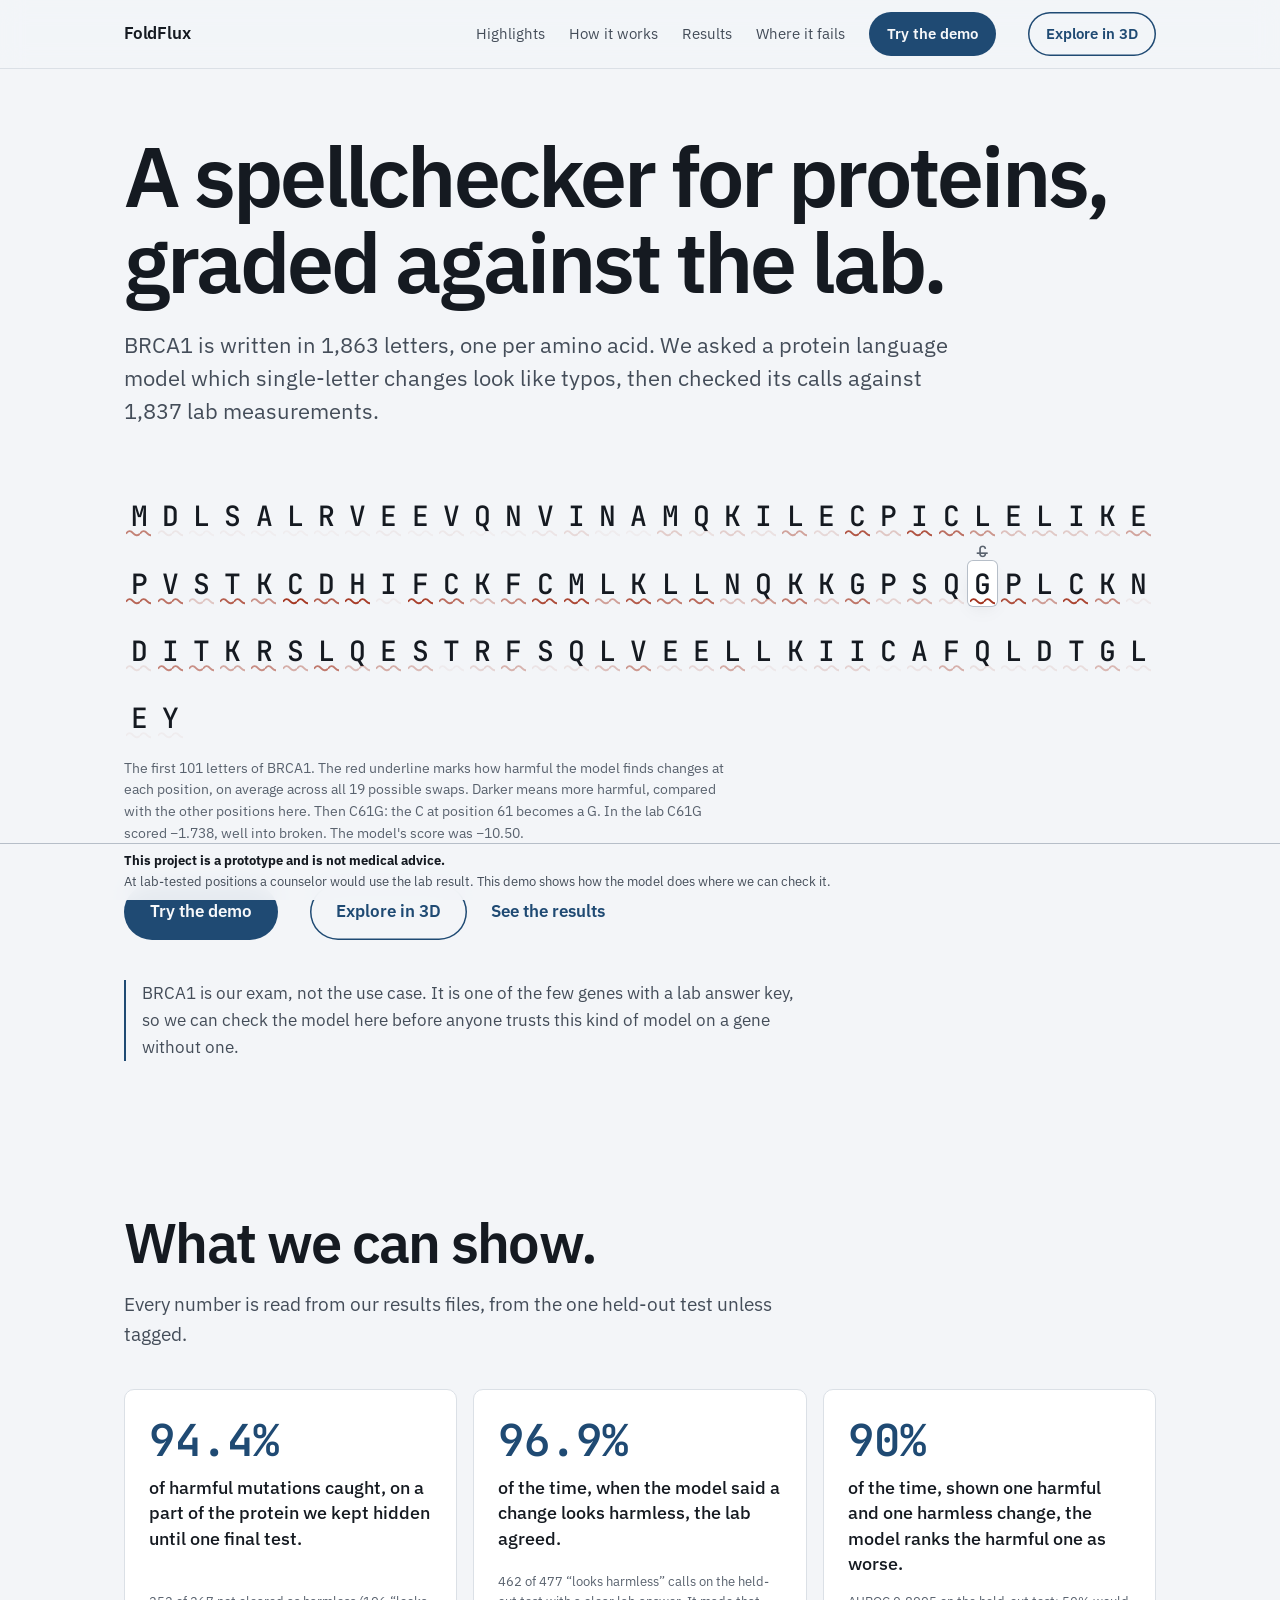
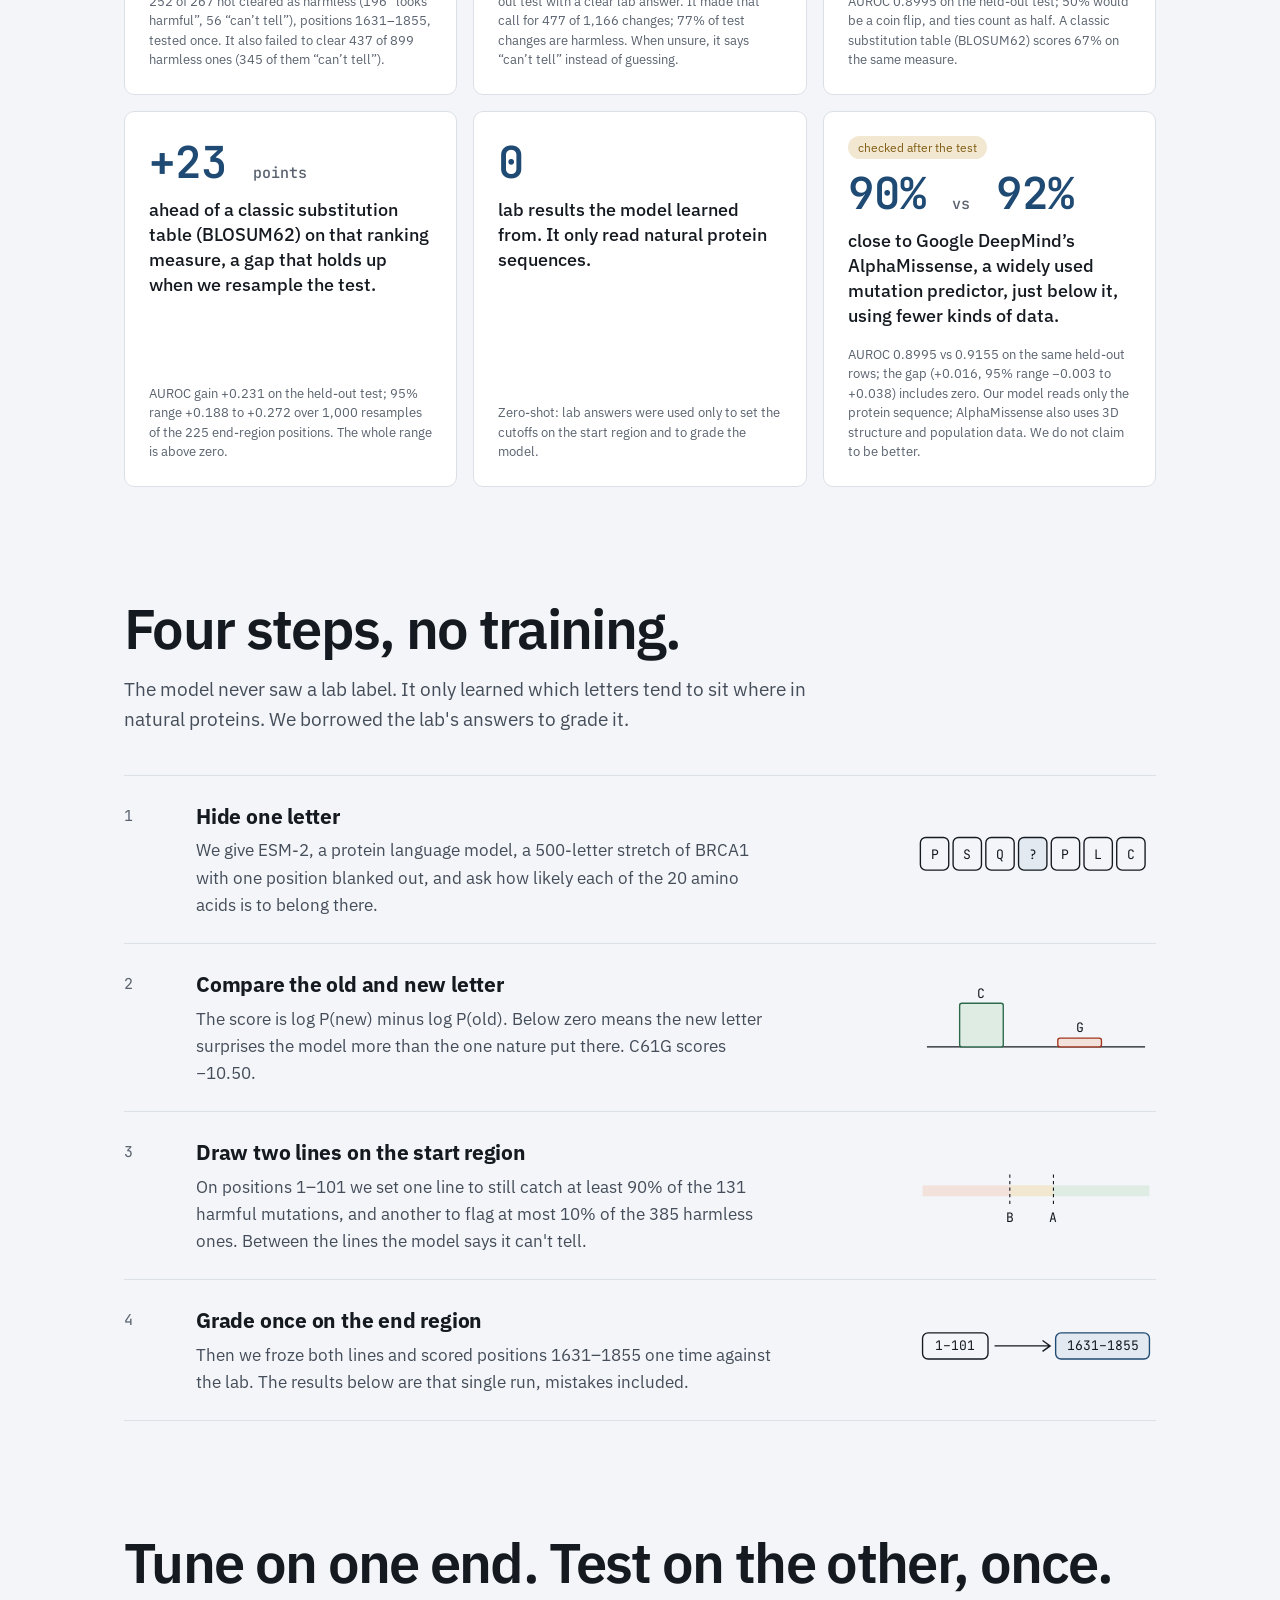
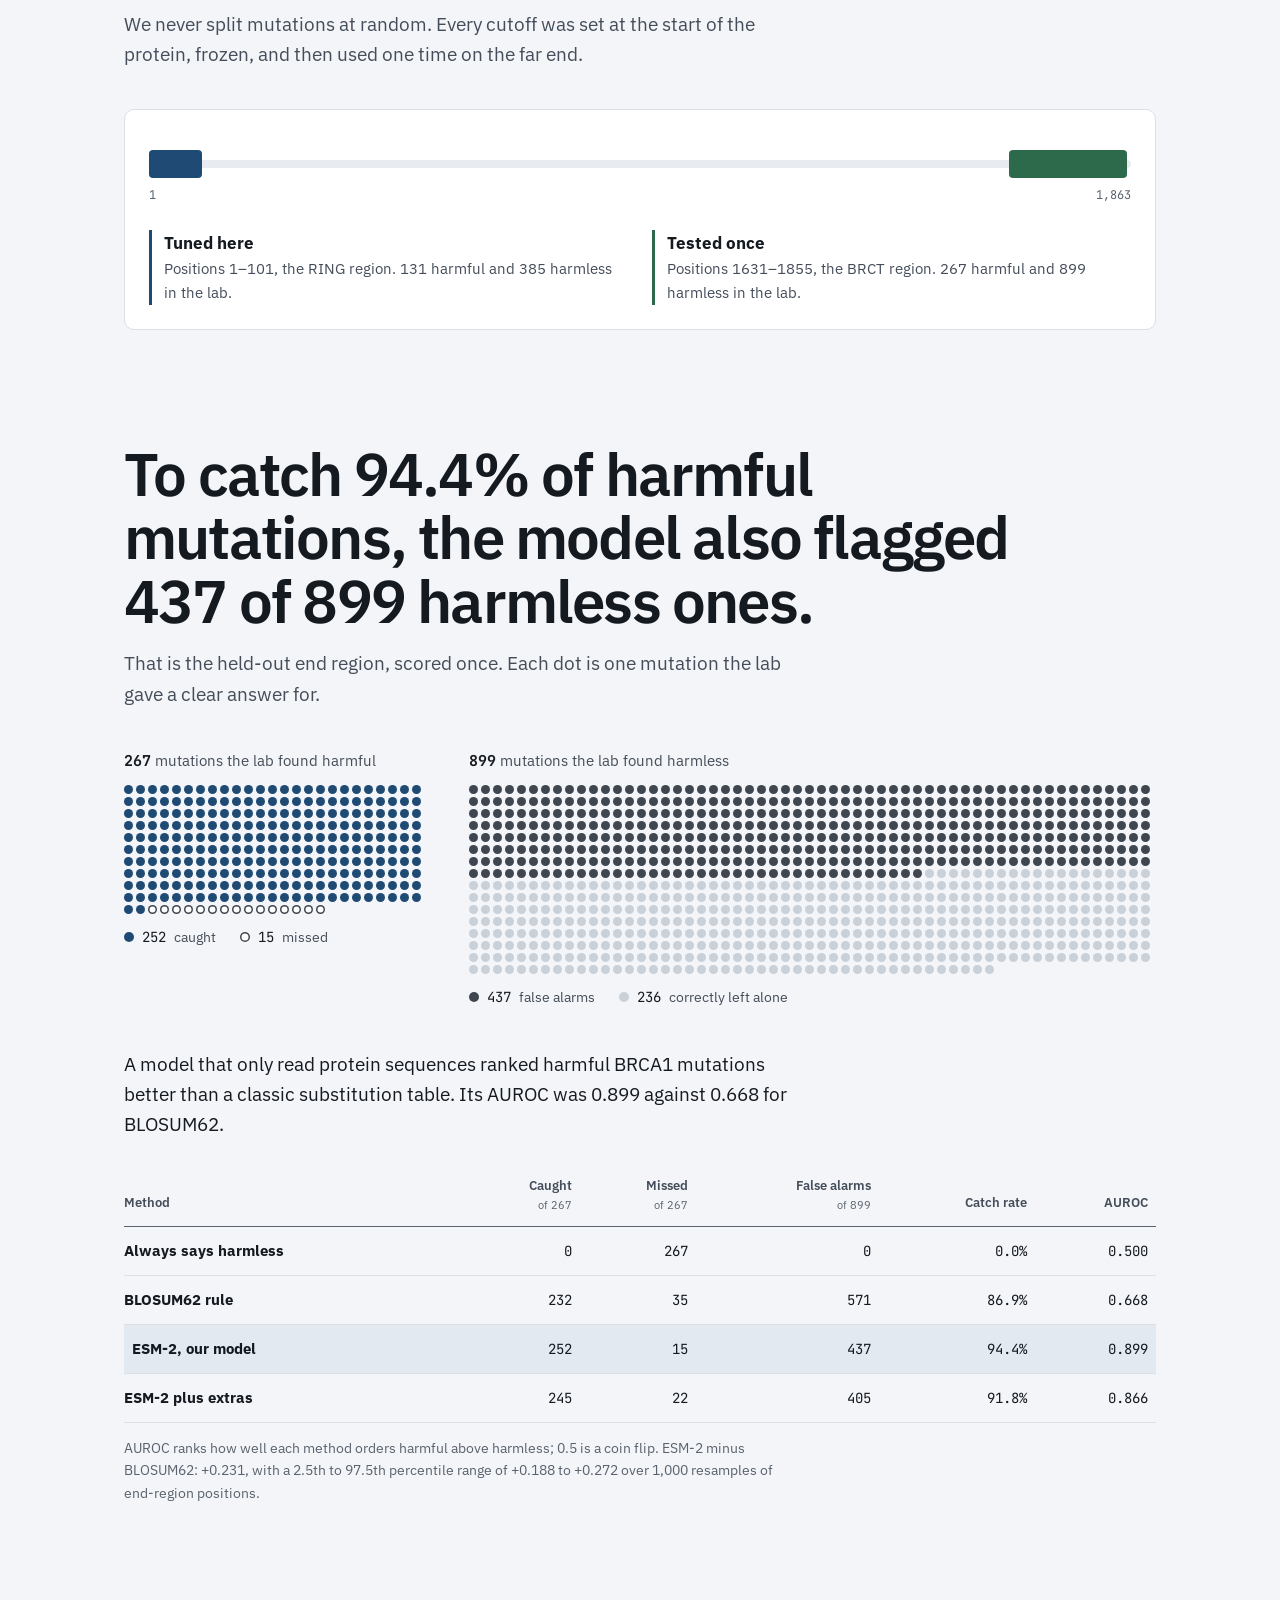
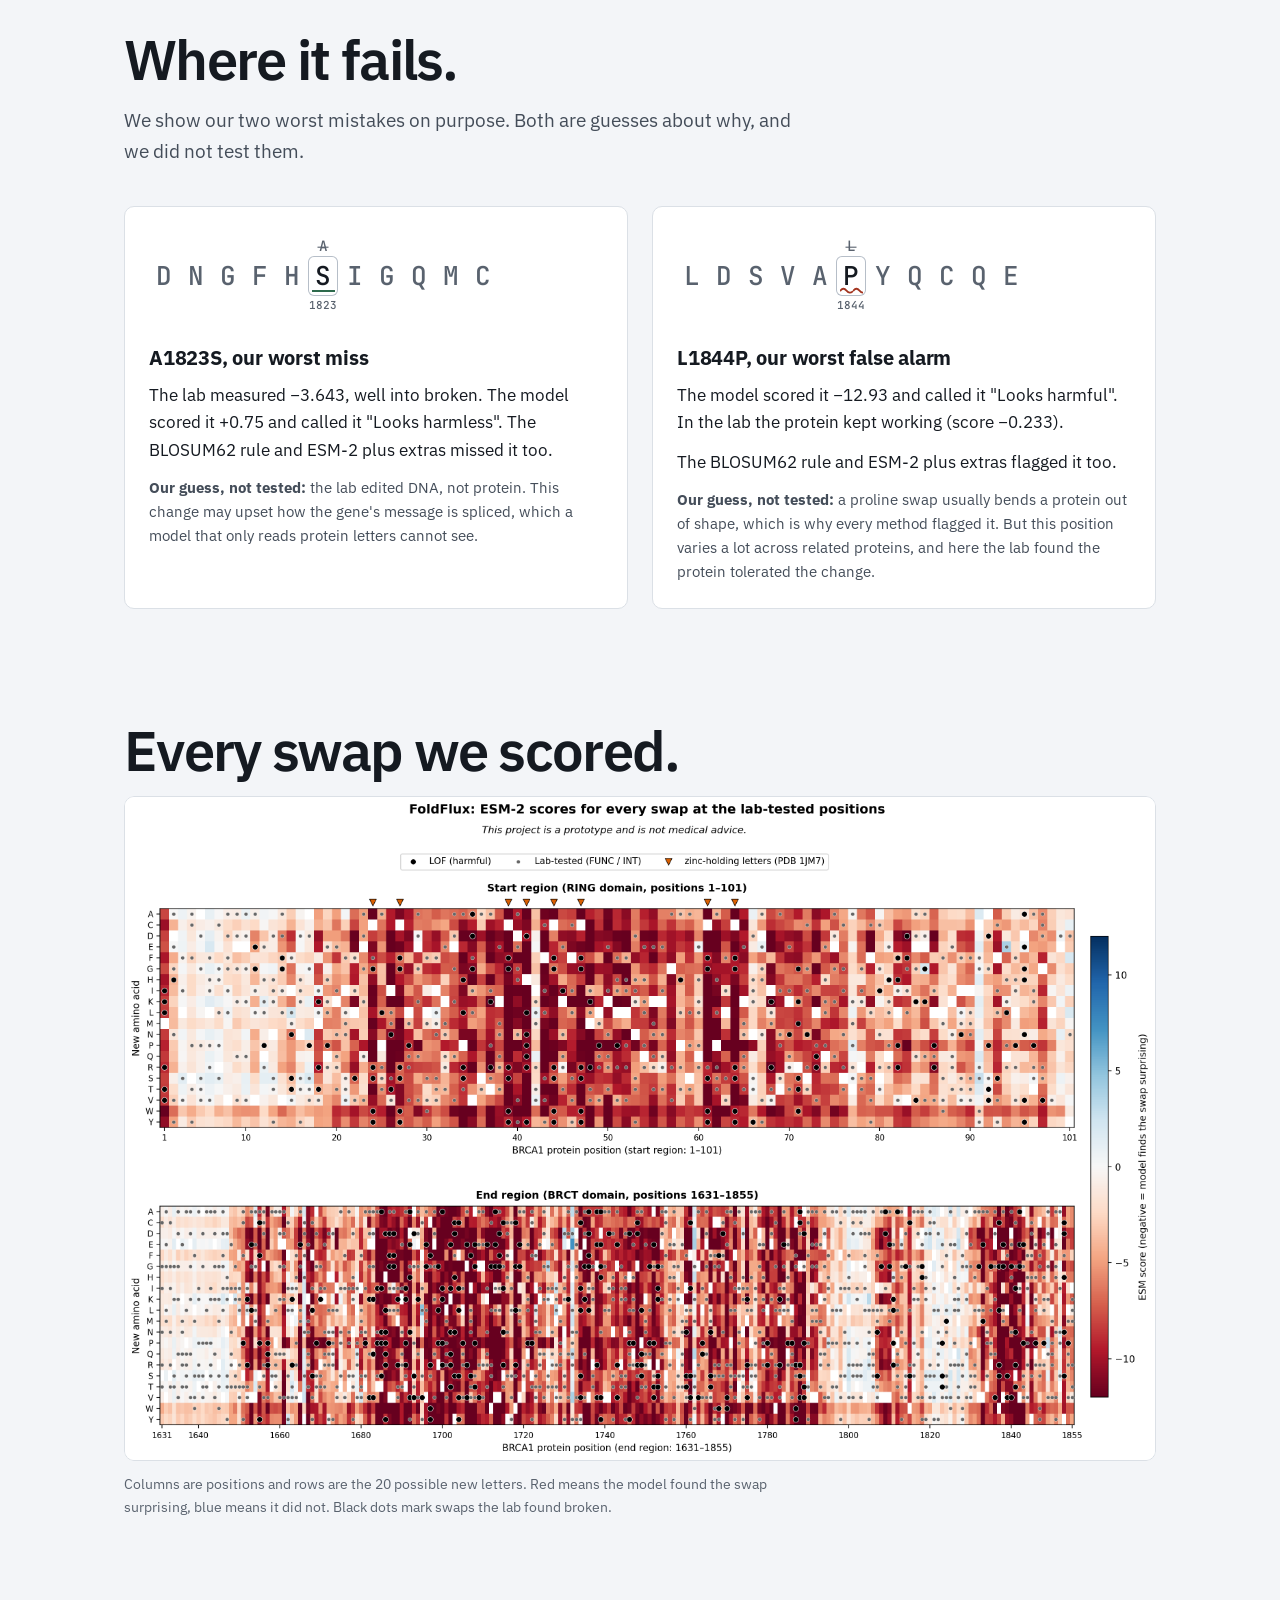
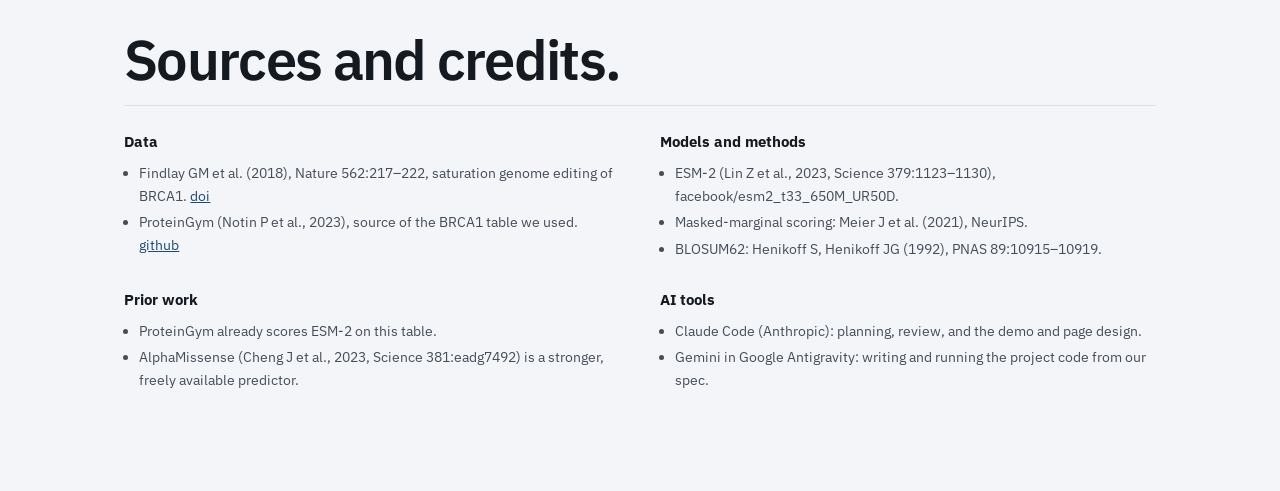
==== commit bc1e729d: "Rename project from BRCA Spellcheck to FoldFlux Replace the project name in the README, write-up, fo" ====
--- a/landing/index.html
+++ b/landing/index.html
@@ -3,7 +3,7 @@
 <head>
 <meta charset="utf-8">
 <meta name="viewport" content="width=device-width, initial-scale=1">
-<title>BRCA Spellcheck</title>
+<title>FoldFlux</title>
 <meta name="description" content="A prototype that checks a protein language model's calls on BRCA1 letter changes against lab measurements.">
 <script>document.documentElement.classList.add("js")</script>
 <link rel="preconnect" href="https://fonts.googleapis.com">
@@ -1145,7 +1145,7 @@
 <a class="skip" href="#main">Skip to content</a>
 <header class="bar">
   <div class="bar-in">
-    <a class="name" href="#top">BRCA Spellcheck</a>
+    <a class="name" href="#top">FoldFlux</a>
     <nav aria-label="Sections">
       <a href="#wins">Highlights</a>
       <a href="#how">How it works</a>
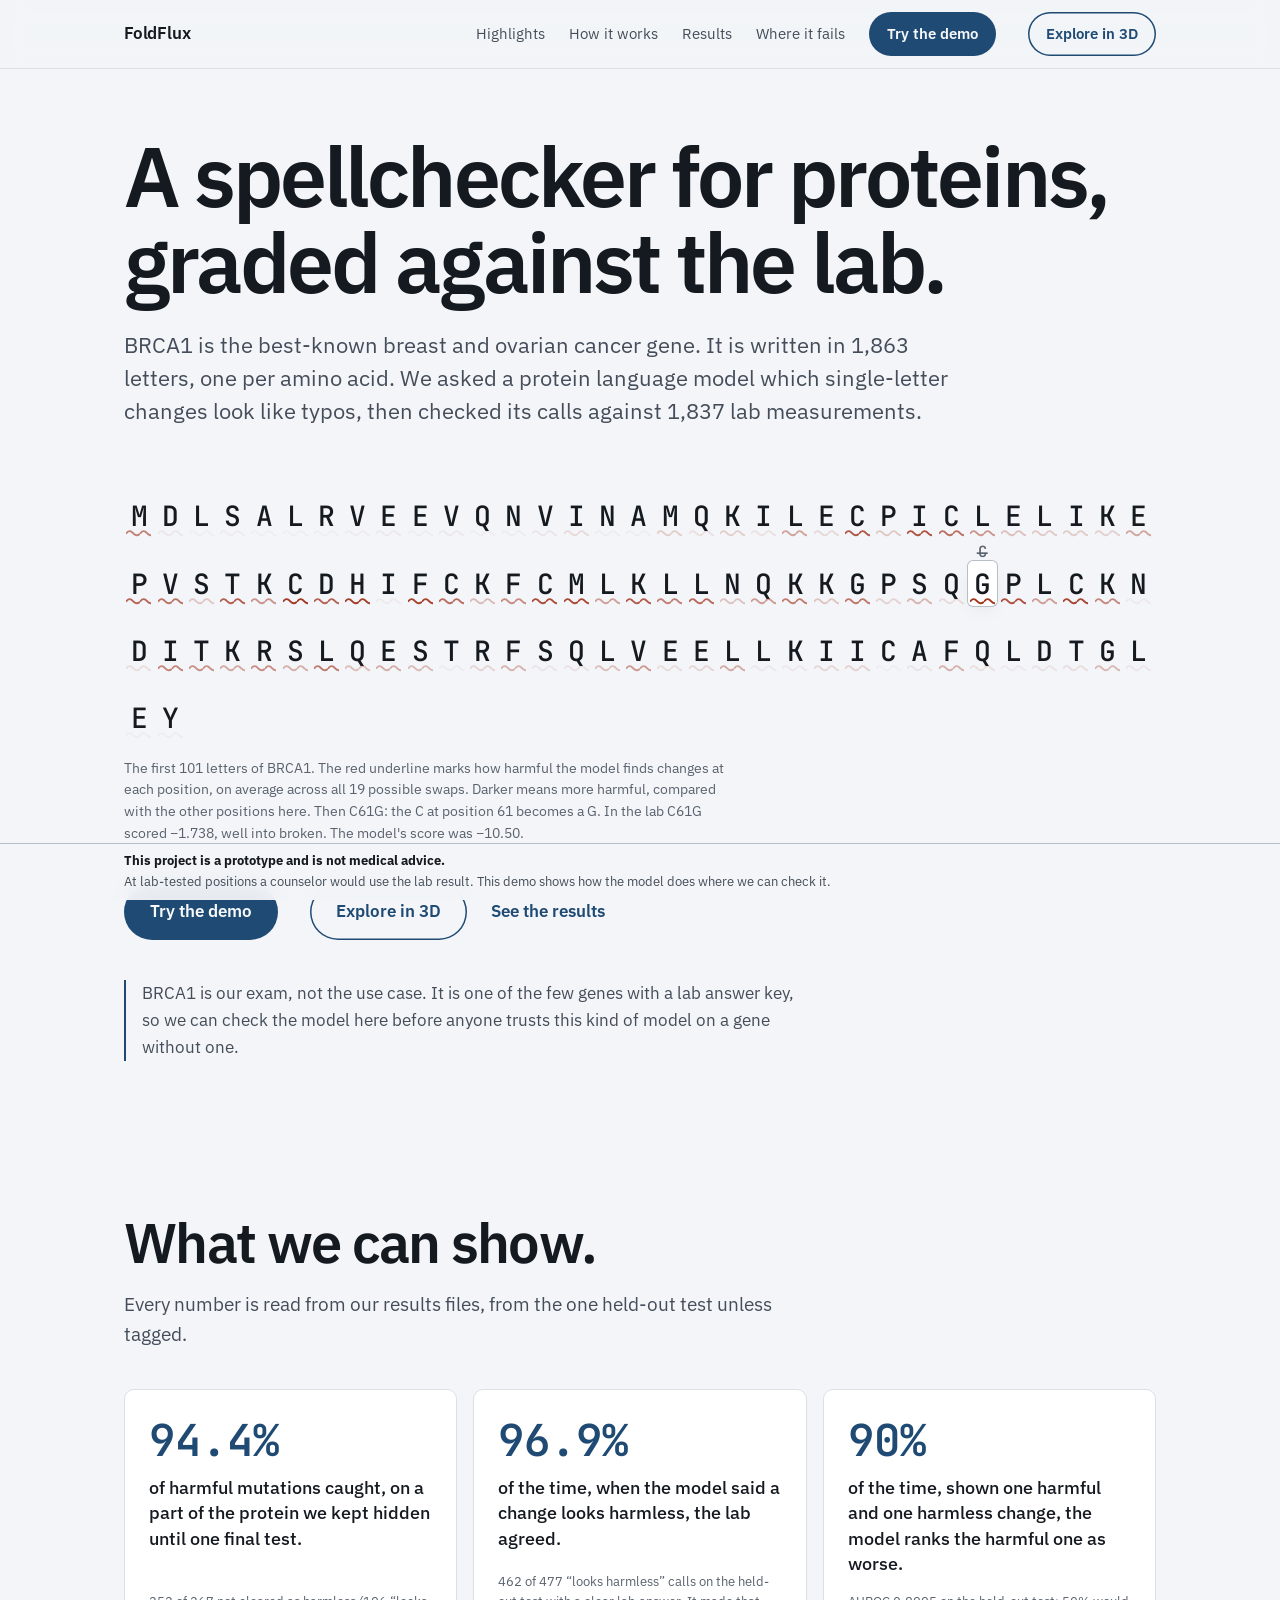
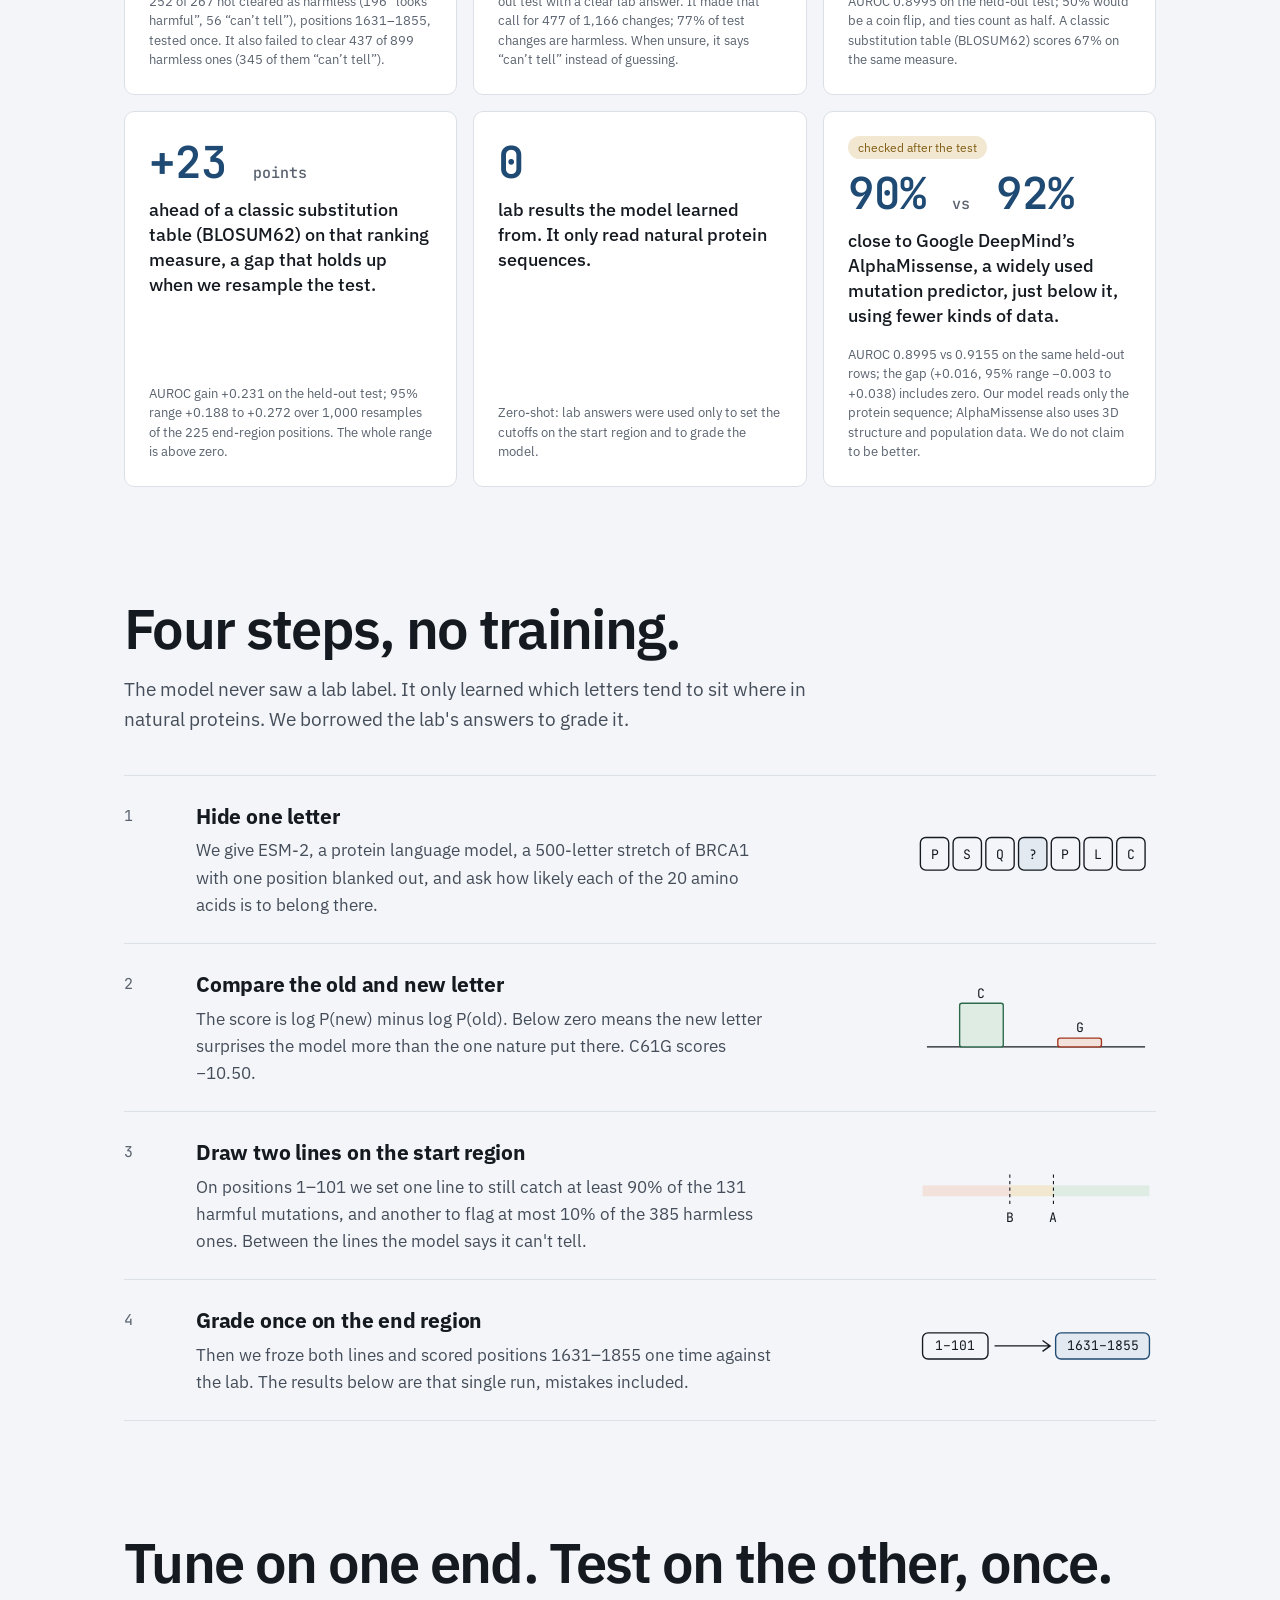
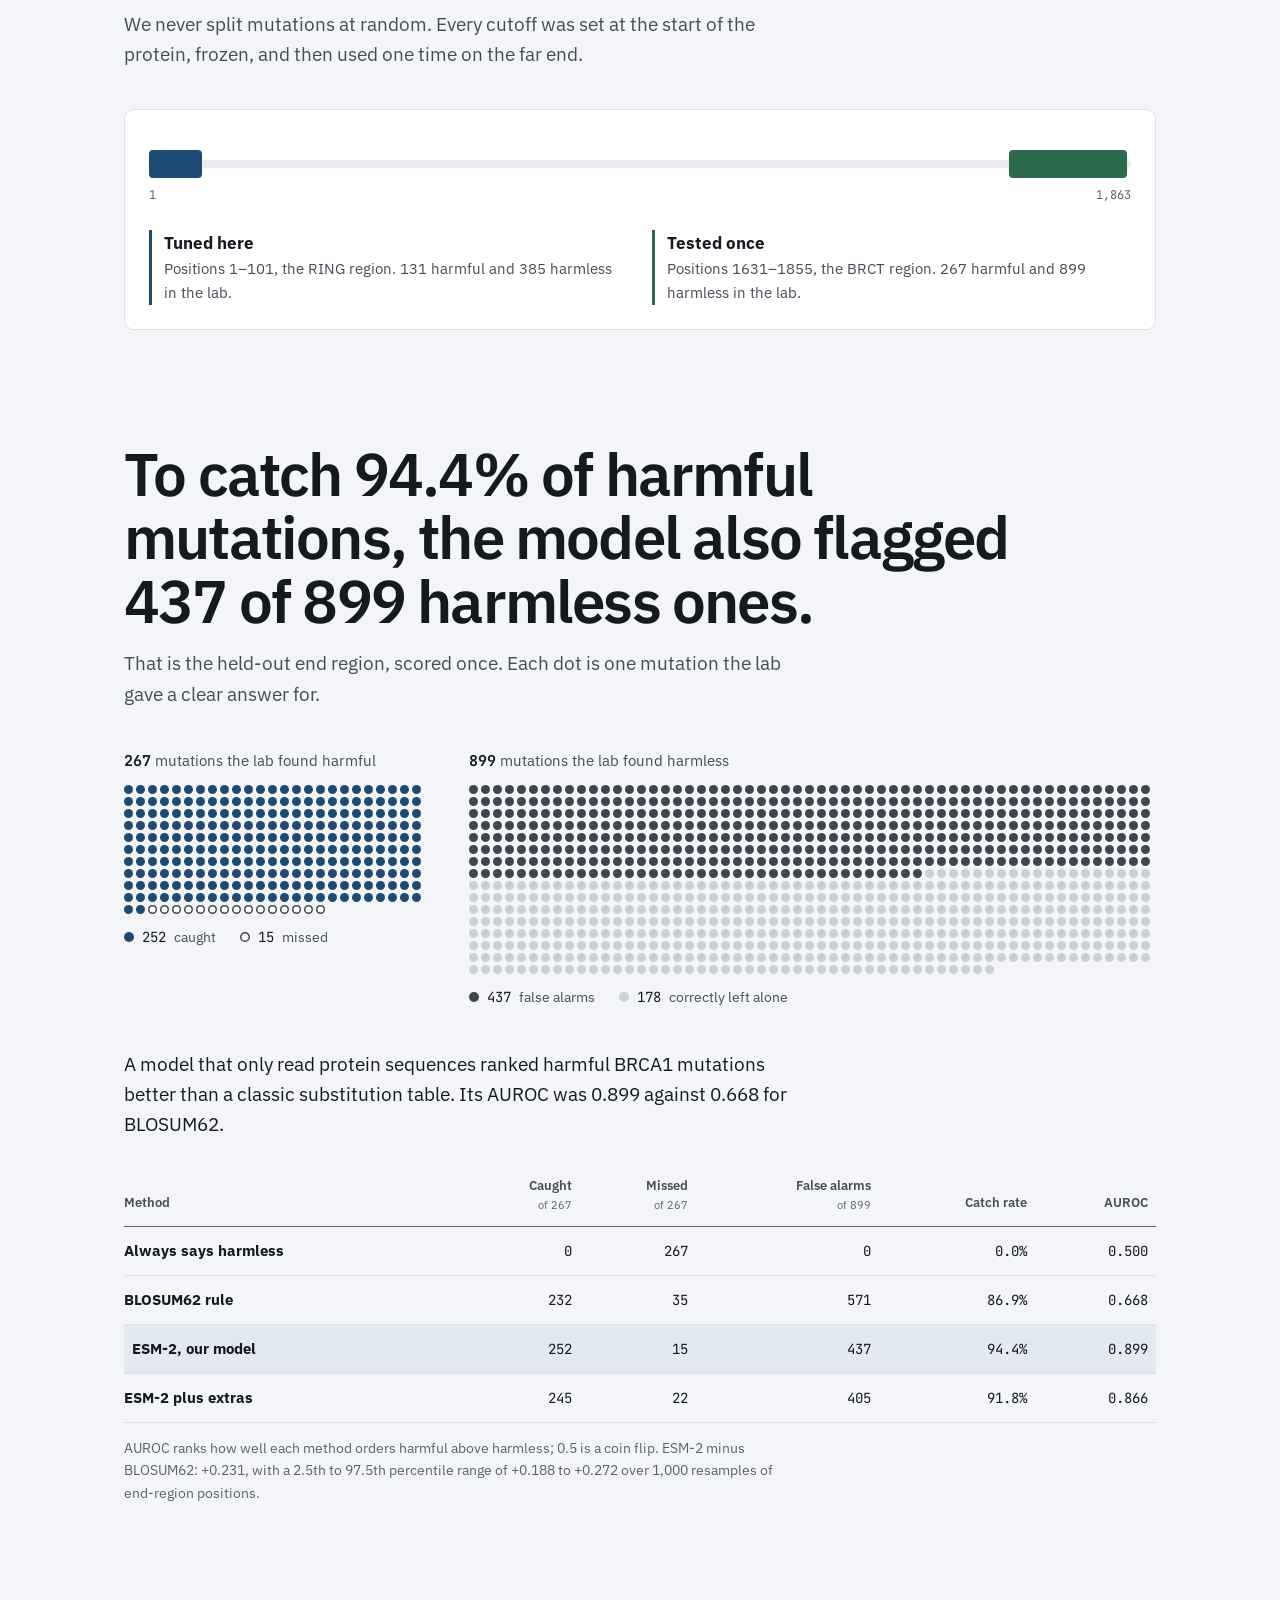
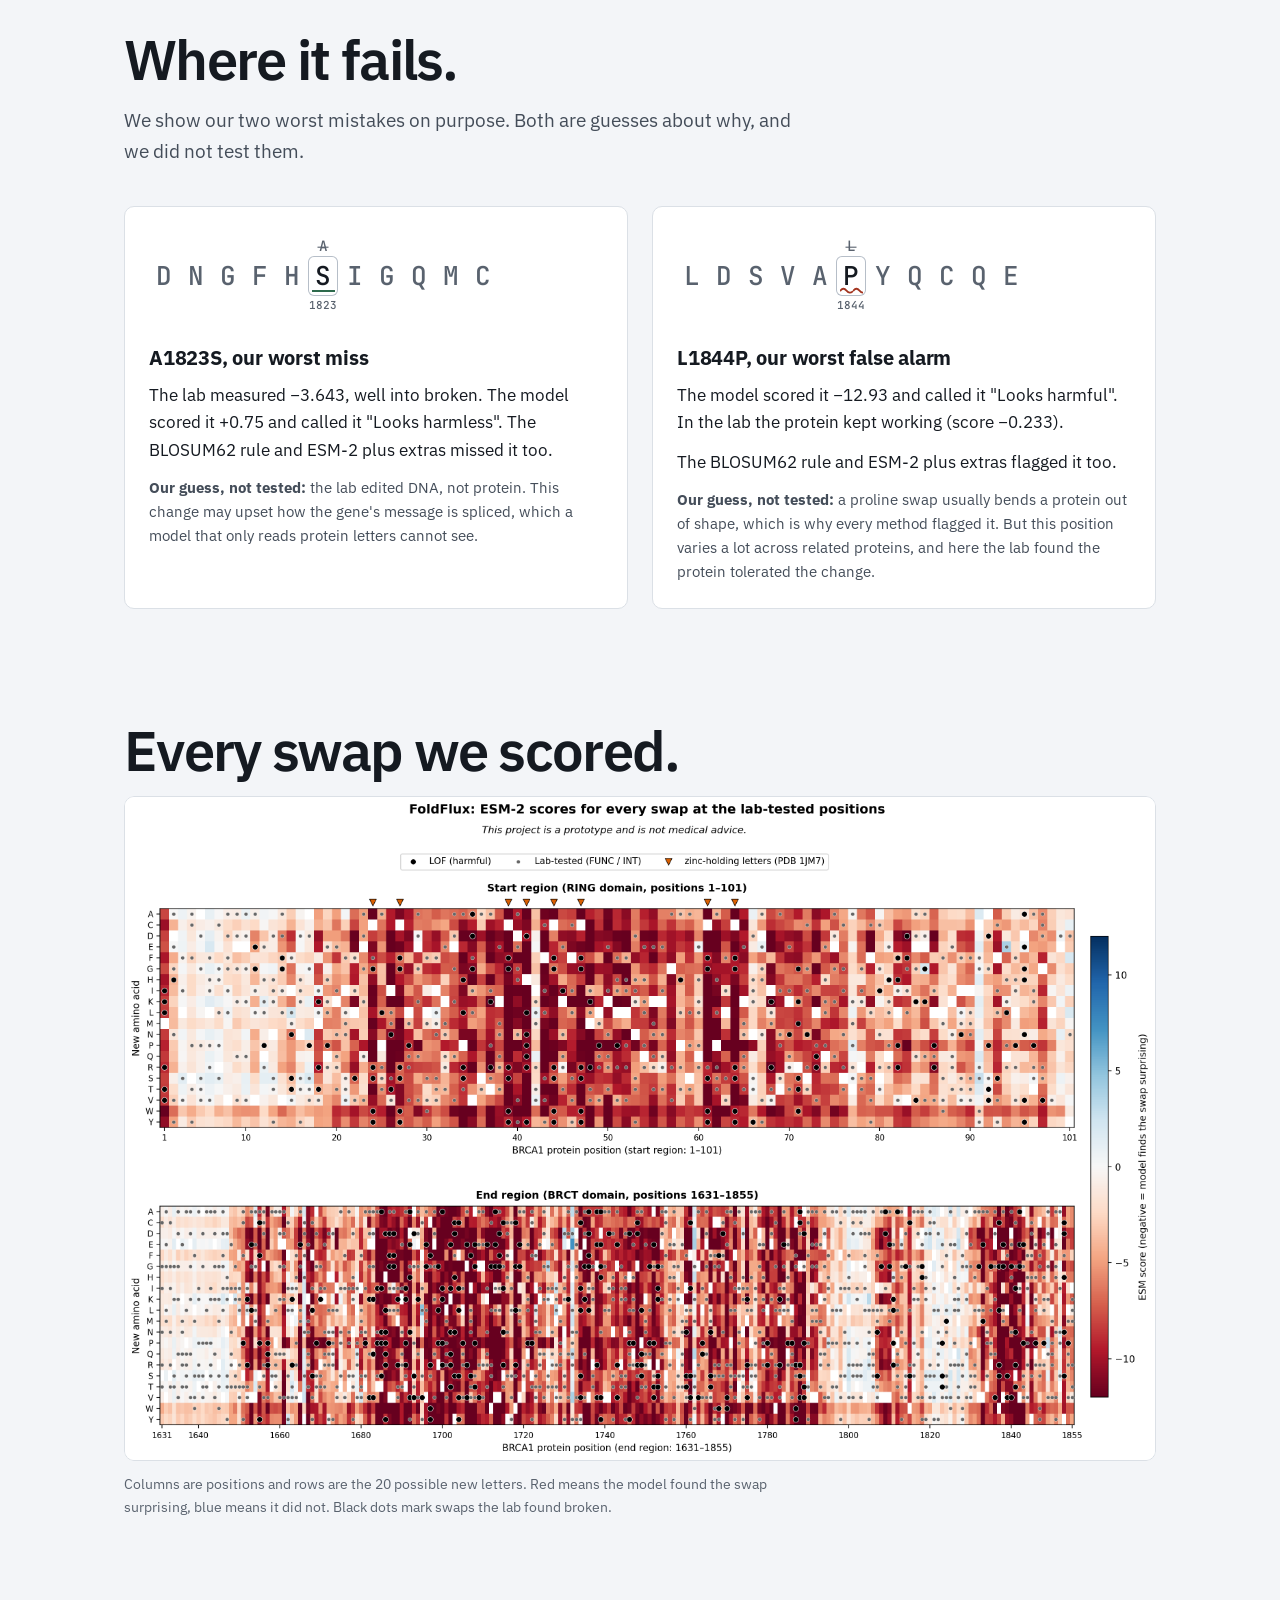
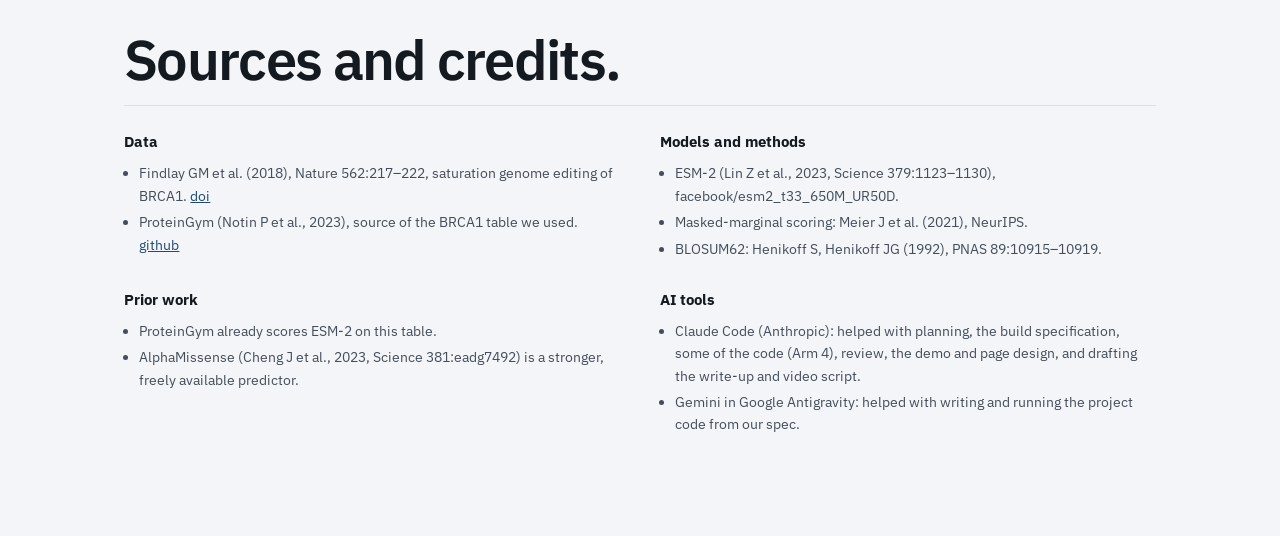
==== commit aeaa23b2: "Name BRCA1 as a breast and ovarian cancer gene and update AI credits on the site Co-Authored-By: Cla" ====
--- a/landing/index.html
+++ b/landing/index.html
@@ -1158,7 +1158,7 @@
 <main id="main">
 <section class="hero" id="top">
   <h1>A spellchecker for proteins, graded against the lab.</h1>
-  <p class="lead">BRCA1 is written in 1,863 letters, one per amino acid. We asked a protein language model which single-letter changes look like typos, then checked its calls against 1,837 lab measurements.</p>
+  <p class="lead">BRCA1 is the best-known breast and ovarian cancer gene. It is written in 1,863 letters, one per amino acid. We asked a protein language model which single-letter changes look like typos, then checked its calls against 1,837 lab measurements.</p>
   <div class="seq" role="img" aria-label="BRCA1 positions 1 to 101: MDLSALRVEEVQNVINAMQKILECPICLELIKEPVSTKCDHIFCKFCMLKLLNQKKGPSQCPLCKNDITKRSLQESTRFSQLVEELLKIICAFQLDTGLEY. The cysteine at position 61 is replaced by glycine."><span class="lt" style="--i:0;--h:0.579" data-tip="Position 1 (M). Changes here look more harmful than at 78% of these positions.">M<i></i></span><span class="lt" style="--i:1;--h:0.036" data-tip="Position 2 (D). Changes here look more harmful than at 22% of these positions.">D<i></i></span><span class="lt" style="--i:2;--h:0.000" data-tip="Position 3 (L). Changes here look more harmful than at 2% of these positions.">L<i></i></span><span class="lt" style="--i:3;--h:0.013" data-tip="Position 4 (S). Changes here look more harmful than at 14% of these positions.">S<i></i></span><span class="lt" style="--i:4;--h:0.000" data-tip="Position 5 (A). Changes here look more harmful than at 3% of these positions.">A<i></i></span><span class="lt" style="--i:5;--h:0.000" data-tip="Position 6 (L). Changes here look more harmful than at 1% of these positions.">L<i></i></span><span class="lt" style="--i:6;--h:0.001" data-tip="Position 7 (R). Changes here look more harmful than at 5% of these positions.">R<i></i></span><span class="lt" style="--i:7;--h:0.008" data-tip="Position 8 (V). Changes here look more harmful than at 11% of these positions.">V<i></i></span><span class="lt" style="--i:8;--h:0.018" data-tip="Position 9 (E). Changes here look more harmful than at 16% of these positions.">E<i></i></span><span class="lt" style="--i:9;--h:0.003" data-tip="Position 10 (E). Changes here look more harmful than at 7% of these positions.">E<i></i></span><span class="lt" style="--i:10;--h:0.029" data-tip="Position 11 (V). Changes here look more harmful than at 20% of these positions.">V<i></i></span><span class="lt" style="--i:11;--h:0.001" data-tip="Position 12 (Q). Changes here look more harmful than at 4% of these positions.">Q<i></i></span><span class="lt" style="--i:12;--h:0.006" data-tip="Position 13 (N). Changes here look more harmful than at 10% of these positions.">N<i></i></span><span class="lt" style="--i:13;--h:0.043" data-tip="Position 14 (V). Changes here look more harmful than at 24% of these positions.">V<i></i></span><span class="lt" style="--i:14;--h:0.106" data-tip="Position 15 (I). Changes here look more harmful than at 36% of these positions.">I<i></i></span><span class="lt" style="--i:15;--h:0.009" data-tip="Position 16 (N). Changes here look more harmful than at 12% of these positions.">N<i></i></span><span class="lt" style="--i:16;--h:0.002" data-tip="Position 17 (A). Changes here look more harmful than at 6% of these positions.">A<i></i></span><span class="lt" style="--i:17;--h:0.173" data-tip="Position 18 (M). Changes here look more harmful than at 45% of these positions.">M<i></i></span><span class="lt" style="--i:18;--h:0.071" data-tip="Position 19 (Q). Changes here look more harmful than at 30% of these positions.">Q<i></i></span><span class="lt" style="--i:19;--h:0.164" data-tip="Position 20 (K). Changes here look more harmful than at 44% of these positions.">K<i></i></span><span class="lt" style="--i:20;--h:0.066" data-tip="Position 21 (I). Changes here look more harmful than at 29% of these positions.">I<i></i></span><span class="lt" style="--i:21;--h:0.401" data-tip="Position 22 (L). Changes here look more harmful than at 66% of these positions.">L<i></i></span><span class="lt" style="--i:22;--h:0.112" data-tip="Position 23 (E). Changes here look more harmful than at 37% of these positions.">E<i></i></span><span class="lt" style="--i:23;--h:0.813" data-tip="Position 24 (C). Changes here look more harmful than at 91% of these positions.">C<i></i></span><span class="lt" style="--i:24;--h:0.199" data-tip="Position 25 (P). Changes here look more harmful than at 48% of these positions.">P<i></i></span><span class="lt" style="--i:25;--h:0.832" data-tip="Position 26 (I). Changes here look more harmful than at 92% of these positions.">I<i></i></span><span class="lt" style="--i:26;--h:0.681" data-tip="Position 27 (C). Changes here look more harmful than at 84% of these positions.">C<i></i></span><span class="lt" style="--i:27;--h:0.471" data-tip="Position 28 (L). Changes here look more harmful than at 71% of these positions.">L<i></i></span><span class="lt" style="--i:28;--h:0.237" data-tip="Position 29 (E). Changes here look more harmful than at 52% of these positions.">E<i></i></span><span class="lt" style="--i:29;--h:0.190" data-tip="Position 30 (L). Changes here look more harmful than at 47% of these positions.">L<i></i></span><span class="lt" style="--i:30;--h:0.181" data-tip="Position 31 (I). Changes here look more harmful than at 46% of these positions.">I<i></i></span><span class="lt" style="--i:31;--h:0.156" data-tip="Position 32 (K). Changes here look more harmful than at 43% of these positions.">K<i></i></span><span class="lt" style="--i:32;--h:0.388" data-tip="Position 33 (E). Changes here look more harmful than at 65% of these positions.">E<i></i></span><span class="lt" style="--i:33;--h:0.736" data-tip="Position 34 (P). Changes here look more harmful than at 87% of these positions.">P<i></i></span><span class="lt" style="--i:34;--h:0.664" data-tip="Position 35 (V). Changes here look more harmful than at 83% of these positions.">V<i></i></span><span class="lt" style="--i:35;--h:0.208" data-tip="Position 36 (S). Changes here look more harmful than at 49% of these positions.">S<i></i></span><span class="lt" style="--i:36;--h:0.774" data-tip="Position 37 (T). Changes here look more harmful than at 89% of these positions.">T<i></i></span><span class="lt" style="--i:37;--h:0.485" data-tip="Position 38 (K). Changes here look more harmful than at 72% of these positions.">K<i></i></span><span class="lt" style="--i:38;--h:0.978" data-tip="Position 39 (C). Changes here look more harmful than at 99% of these positions.">C<i></i></span><span class="lt" style="--i:39;--h:0.755" data-tip="Position 40 (D). Changes here look more harmful than at 88% of these positions.">D<i></i></span><span class="lt" style="--i:40;--h:0.957" data-tip="Position 41 (H). Changes here look more harmful than at 98% of these positions.">H<i></i></span><span class="lt" style="--i:41;--h:0.015" data-tip="Position 42 (I). Changes here look more harmful than at 15% of these positions.">I<i></i></span><span class="lt" style="--i:42;--h:0.935" data-tip="Position 43 (F). Changes here look more harmful than at 97% of these positions.">F<i></i></span><span class="lt" style="--i:43;--h:0.699" data-tip="Position 44 (C). Changes here look more harmful than at 85% of these positions.">C<i></i></span><span class="lt" style="--i:44;--h:0.268" data-tip="Position 45 (K). Changes here look more harmful than at 55% of these positions.">K<i></i></span><span class="lt" style="--i:45;--h:0.531" data-tip="Position 46 (F). Changes here look more harmful than at 75% of these positions.">F<i></i></span><span class="lt" style="--i:46;--h:0.873" data-tip="Position 47 (C). Changes here look more harmful than at 94% of these positions.">C<i></i></span><span class="lt" style="--i:47;--h:0.893" data-tip="Position 48 (M). Changes here look more harmful than at 95% of these positions.">M<i></i></span><span class="lt" style="--i:48;--h:0.414" data-tip="Position 49 (L). Changes here look more harmful than at 67% of these positions.">L<i></i></span><span class="lt" style="--i:49;--h:0.793" data-tip="Position 50 (K). Changes here look more harmful than at 90% of these positions.">K<i></i></span><span class="lt" style="--i:50;--h:0.595" data-tip="Position 51 (L). Changes here look more harmful than at 79% of these positions.">L<i></i></span><span class="lt" style="--i:51;--h:0.718" data-tip="Position 52 (L). Changes here look more harmful than at 86% of these positions.">L<i></i></span><span class="lt" style="--i:52;--h:0.227" data-tip="Position 53 (N). Changes here look more harmful than at 51% of these positions.">N<i></i></span><span class="lt" style="--i:53;--h:0.442" data-tip="Position 54 (Q). Changes here look more harmful than at 69% of these positions.">Q<i></i></span><span class="lt" style="--i:54;--h:0.612" data-tip="Position 55 (K). Changes here look more harmful than at 80% of these positions.">K<i></i></span><span class="lt" style="--i:55;--h:0.218" data-tip="Position 56 (K). Changes here look more harmful than at 50% of these positions.">K<i></i></span><span class="lt" style="--i:56;--h:0.646" data-tip="Position 57 (G). Changes here look more harmful than at 82% of these positions.">G<i></i></span><span class="lt" style="--i:57;--h:0.141" data-tip="Position 58 (P). Changes here look more harmful than at 41% of these positions.">P<i></i></span><span class="lt" style="--i:58;--h:0.302" data-tip="Position 59 (S). Changes here look more harmful than at 58% of these positions.">S<i></i></span><span class="lt" style="--i:59;--h:0.099" data-tip="Position 60 (Q). Changes here look more harmful than at 35% of these positions.">Q<i></i></span><span class="lt hit" style="--i:60;--h:1.000" data-tip="Position 61 (C). Changes here look more harmful than at 100% of these positions."><span class="old">C</span><span class="new">G</span><i></i></span><span class="lt" style="--i:61;--h:0.852" data-tip="Position 62 (P). Changes here look more harmful than at 93% of these positions.">P<i></i></span><span class="lt" style="--i:62;--h:0.428" data-tip="Position 63 (L). Changes here look more harmful than at 68% of these positions.">L<i></i></span><span class="lt" style="--i:63;--h:0.914" data-tip="Position 64 (C). Changes here look more harmful than at 96% of these positions.">C<i></i></span><span class="lt" style="--i:64;--h:0.547" data-tip="Position 65 (K). Changes here look more harmful than at 76% of these positions.">K<i></i></span><span class="lt" style="--i:65;--h:0.020" data-tip="Position 66 (N). Changes here look more harmful than at 17% of these positions.">N<i></i></span><span class="lt" style="--i:66;--h:0.082" data-tip="Position 67 (D). Changes here look more harmful than at 32% of these positions.">D<i></i></span><span class="lt" style="--i:67;--h:0.563" data-tip="Position 68 (I). Changes here look more harmful than at 77% of these positions.">I<i></i></span><span class="lt" style="--i:68;--h:0.500" data-tip="Position 69 (T). Changes here look more harmful than at 73% of these positions.">T<i></i></span><span class="lt" style="--i:69;--h:0.375" data-tip="Position 70 (K). Changes here look more harmful than at 64% of these positions.">K<i></i></span><span class="lt" style="--i:70;--h:0.516" data-tip="Position 71 (R). Changes here look more harmful than at 74% of these positions.">R<i></i></span><span class="lt" style="--i:71;--h:0.337" data-tip="Position 72 (S). Changes here look more harmful than at 61% of these positions.">S<i></i></span><span class="lt" style="--i:72;--h:0.629" data-tip="Position 73 (L). Changes here look more harmful than at 81% of these positions.">L<i></i></span><span class="lt" style="--i:73;--h:0.258" data-tip="Position 74 (Q). Changes here look more harmful than at 54% of these positions.">Q<i></i></span><span class="lt" style="--i:74;--h:0.349" data-tip="Position 75 (E). Changes here look more harmful than at 62% of these positions.">E<i></i></span><span class="lt" style="--i:75;--h:0.279" data-tip="Position 76 (S). Changes here look more harmful than at 56% of these positions.">S<i></i></span><span class="lt" style="--i:76;--h:0.011" data-tip="Position 77 (T). Changes here look more harmful than at 13% of these positions.">T<i></i></span><span class="lt" style="--i:77;--h:0.133" data-tip="Position 78 (R). Changes here look more harmful than at 40% of these positions.">R<i></i></span><span class="lt" style="--i:78;--h:0.313" data-tip="Position 79 (F). Changes here look more harmful than at 59% of these positions.">F<i></i></span><span class="lt" style="--i:79;--h:0.047" data-tip="Position 80 (S). Changes here look more harmful than at 25% of these positions.">S<i></i></span><span class="lt" style="--i:80;--h:0.061" data-tip="Position 81 (Q). Changes here look more harmful than at 28% of these positions.">Q<i></i></span><span class="lt" style="--i:81;--h:0.247" data-tip="Position 82 (L). Changes here look more harmful than at 53% of these positions.">L<i></i></span><span class="lt" style="--i:82;--h:0.456" data-tip="Position 83 (V). Changes here look more harmful than at 70% of these positions.">V<i></i></span><span class="lt" style="--i:83;--h:0.093" data-tip="Position 84 (E). Changes here look more harmful than at 34% of these positions.">E<i></i></span><span class="lt" style="--i:84;--h:0.126" data-tip="Position 85 (E). Changes here look more harmful than at 39% of these positions.">E<i></i></span><span class="lt" style="--i:85;--h:0.362" data-tip="Position 86 (L). Changes here look more harmful than at 63% of these positions.">L<i></i></span><span class="lt" style="--i:86;--h:0.026" data-tip="Position 87 (L). Changes here look more harmful than at 19% of these positions.">L<i></i></span><span class="lt" style="--i:87;--h:0.032" data-tip="Position 88 (K). Changes here look more harmful than at 21% of these positions.">K<i></i></span><span class="lt" style="--i:88;--h:0.119" data-tip="Position 89 (I). Changes here look more harmful than at 38% of these positions.">I<i></i></span><span class="lt" style="--i:89;--h:0.148" data-tip="Position 90 (I). Changes here look more harmful than at 42% of these positions.">I<i></i></span><span class="lt" style="--i:90;--h:0.000" data-tip="Position 91 (C). Changes here look more harmful than at 0% of these positions.">C<i></i></span><span class="lt" style="--i:91;--h:0.052" data-tip="Position 92 (A). Changes here look more harmful than at 26% of these positions.">A<i></i></span><span class="lt" style="--i:92;--h:0.325" data-tip="Position 93 (F). Changes here look more harmful than at 60% of these positions.">F<i></i></span><span class="lt" style="--i:93;--h:0.076" data-tip="Position 94 (Q). Changes here look more harmful than at 31% of these positions.">Q<i></i></span><span class="lt" style="--i:94;--h:0.023" data-tip="Position 95 (L). Changes here look more harmful than at 18% of these positions.">L<i></i></span><span class="lt" style="--i:95;--h:0.056" data-tip="Position 96 (D). Changes here look more harmful than at 27% of these positions.">D<i></i></span><span class="lt" style="--i:96;--h:0.087" data-tip="Position 97 (T). Changes here look more harmful than at 33% of these positions.">T<i></i></span><span class="lt" style="--i:97;--h:0.290" data-tip="Position 98 (G). Changes here look more harmful than at 57% of these positions.">G<i></i></span><span class="lt" style="--i:98;--h:0.039" data-tip="Position 99 (L). Changes here look more harmful than at 23% of these positions.">L<i></i></span><span class="lt" style="--i:99;--h:0.005" data-tip="Position 100 (E). Changes here look more harmful than at 9% of these positions.">E<i></i></span><span class="lt" style="--i:100;--h:0.004" data-tip="Position 101 (Y). Changes here look more harmful than at 8% of these positions.">Y<i></i></span></div>
   <p class="cap">The first 101 letters of BRCA1. The red underline marks how harmful the model finds changes at each position, on average across all 19 possible swaps. Darker means more harmful, compared with the other positions here. Then C61G: the C at position 61 becomes a G. In the lab C61G scored −1.738, well into broken. The model's score was −10.50.</p>
   <div class="hero-cta"><a class="btn" href="https://brca-spellcheck.onrender.com/tool/">Try the demo</a> <a class="btn btn-alt" href="https://brca-spellcheck.onrender.com/explorer/">Explore in 3D</a><a class="link" href="#results">See the results</a></div>
@@ -1205,7 +1205,7 @@
 
 <section class="sec" id="credits">
   <h2>Sources and credits.</h2>
-  <div class="credits"><div><h3>Data</h3><ul><li>Findlay GM et al. (2018), Nature 562:217–222, saturation genome editing of BRCA1. <a href="https://doi.org/10.1038/s41586-018-0461-z" target="_blank" rel="noopener">doi</a></li><li>ProteinGym (Notin P et al., 2023), source of the BRCA1 table we used. <a href="https://github.com/OATML-Markslab/ProteinGym" target="_blank" rel="noopener">github</a></li></ul></div><div><h3>Models and methods</h3><ul><li>ESM-2 (Lin Z et al., 2023, Science 379:1123–1130), facebook/esm2_t33_650M_UR50D.</li><li>Masked-marginal scoring: Meier J et al. (2021), NeurIPS.</li><li>BLOSUM62: Henikoff S, Henikoff JG (1992), PNAS 89:10915–10919.</li></ul></div><div><h3>Prior work</h3><ul><li>ProteinGym already scores ESM-2 on this table.</li><li>AlphaMissense (Cheng J et al., 2023, Science 381:eadg7492) is a stronger, freely available predictor.</li></ul></div><div><h3>AI tools</h3><ul><li>Claude Code (Anthropic): planning, review, and the demo and page design.</li><li>Gemini in Google Antigravity: writing and running the project code from our spec.</li></ul></div></div>
+  <div class="credits"><div><h3>Data</h3><ul><li>Findlay GM et al. (2018), Nature 562:217–222, saturation genome editing of BRCA1. <a href="https://doi.org/10.1038/s41586-018-0461-z" target="_blank" rel="noopener">doi</a></li><li>ProteinGym (Notin P et al., 2023), source of the BRCA1 table we used. <a href="https://github.com/OATML-Markslab/ProteinGym" target="_blank" rel="noopener">github</a></li></ul></div><div><h3>Models and methods</h3><ul><li>ESM-2 (Lin Z et al., 2023, Science 379:1123–1130), facebook/esm2_t33_650M_UR50D.</li><li>Masked-marginal scoring: Meier J et al. (2021), NeurIPS.</li><li>BLOSUM62: Henikoff S, Henikoff JG (1992), PNAS 89:10915–10919.</li></ul></div><div><h3>Prior work</h3><ul><li>ProteinGym already scores ESM-2 on this table.</li><li>AlphaMissense (Cheng J et al., 2023, Science 381:eadg7492) is a stronger, freely available predictor.</li></ul></div><div><h3>AI tools</h3><ul><li>Claude Code (Anthropic): helped with planning, the build specification, some of the code (Arm 4), review, the demo and page design, and drafting the write-up and video script.</li><li>Gemini in Google Antigravity: helped with writing and running the project code from our spec.</li></ul></div></div>
 </section>
 </main>
 <footer class="notes" role="note"><div class="notes-in"><b>This project is a prototype and is not medical advice.</b><span>At lab-tested positions a counselor would use the lab result. This demo shows how the model does where we can check it.</span></div></footer>
